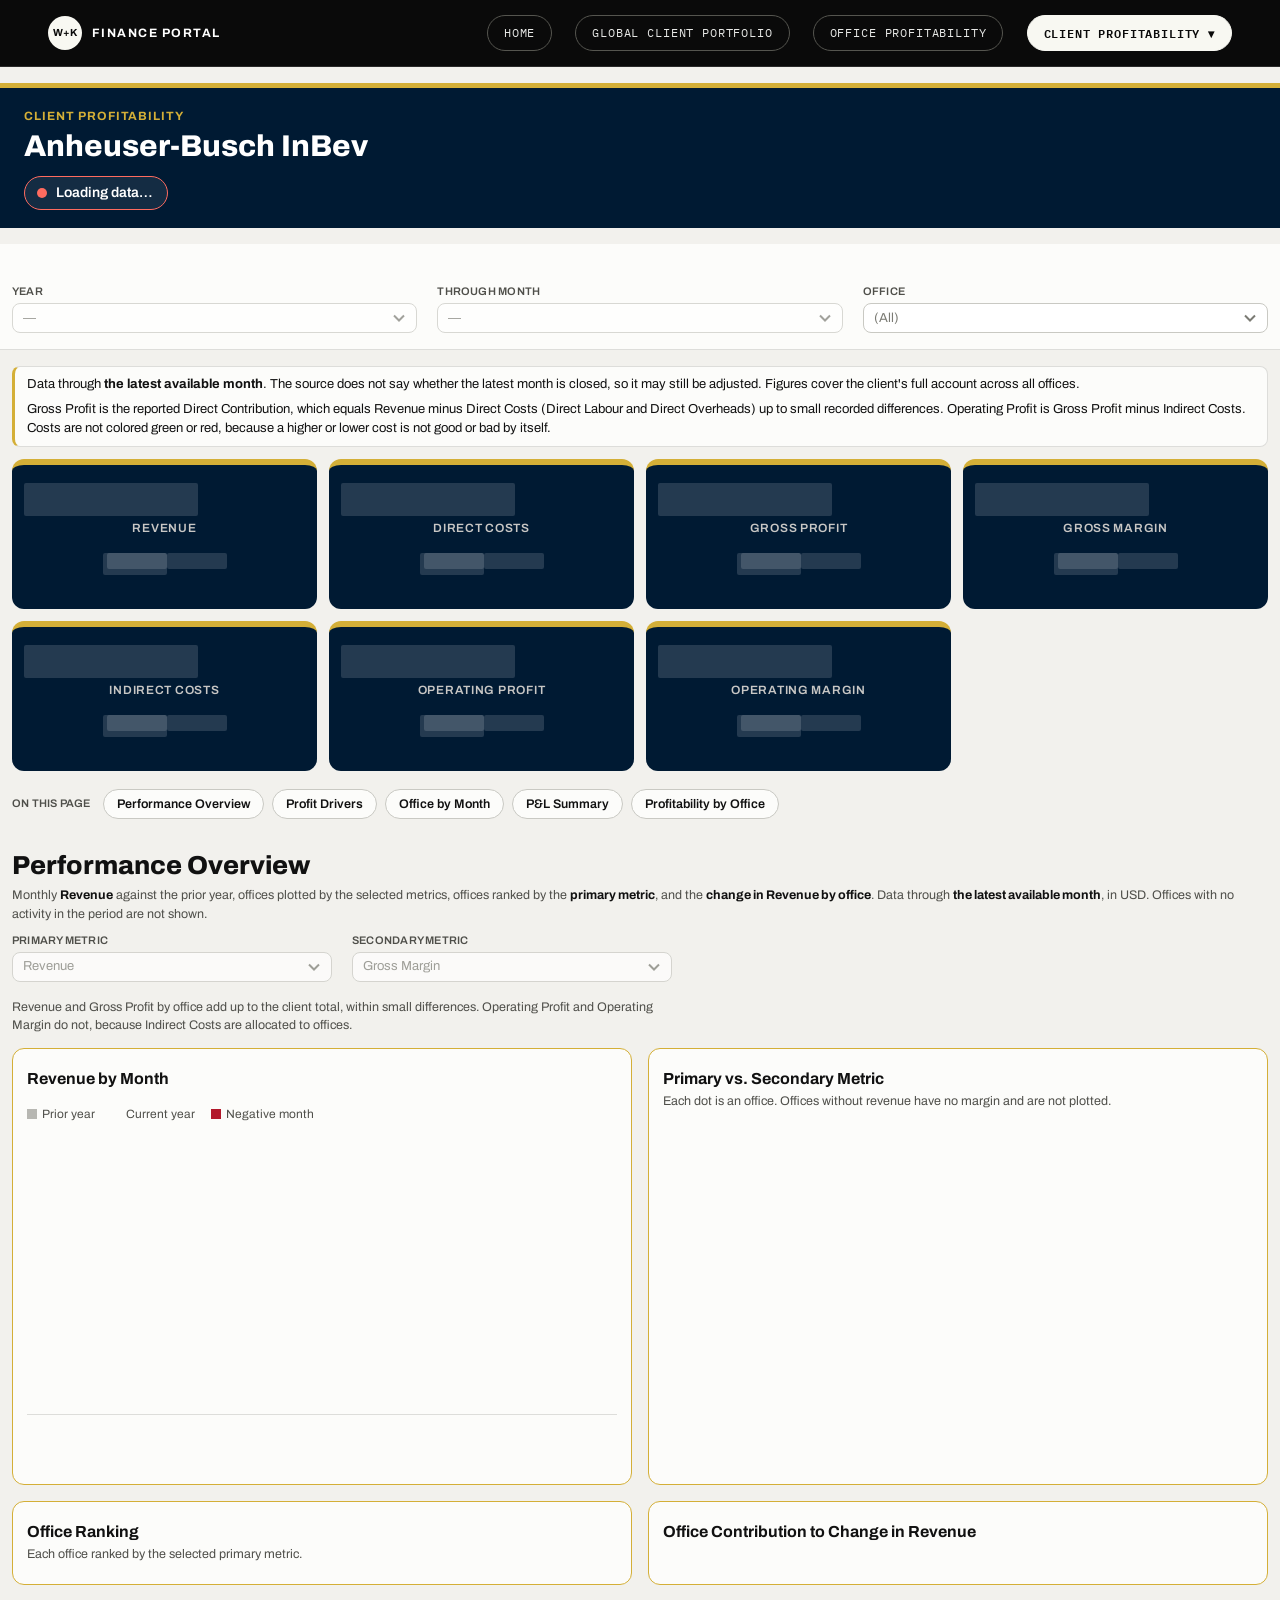
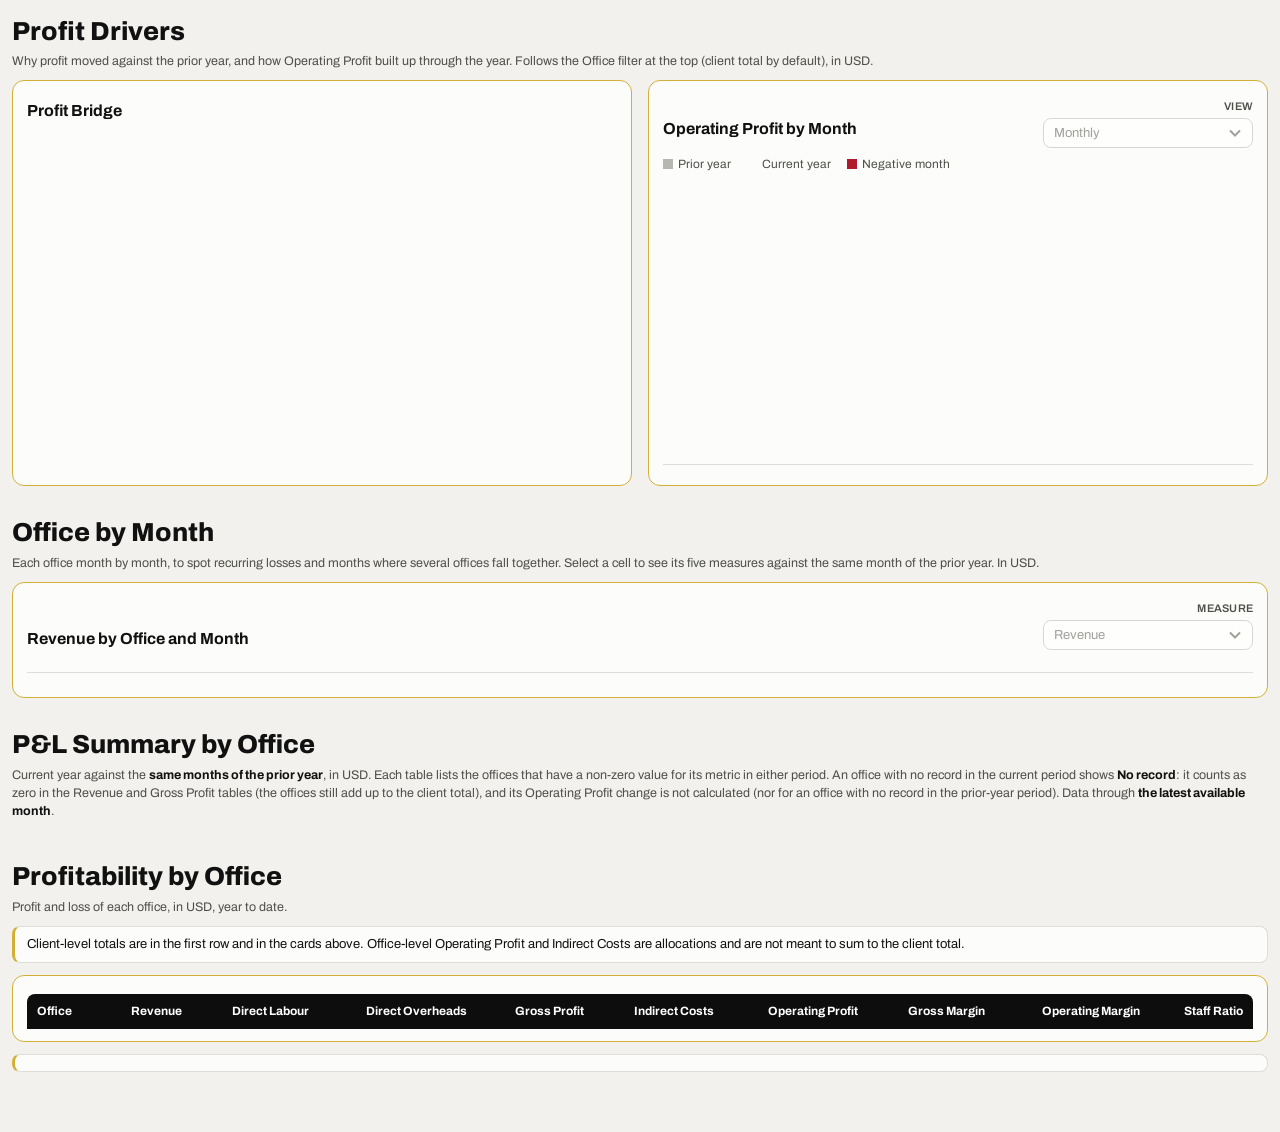
==== anheuser-busch-inbev.html @ baeea705 "Add files via upload" ====
<!DOCTYPE html>
<html lang="en">
<head>
<meta charset="UTF-8">
<meta name="viewport" content="width=device-width, initial-scale=1.0">
<meta name="robots" content="noindex, nofollow">
<title>Anheuser-Busch InBev Profitability</title>
<link rel="icon" href="data:image/svg+xml,%3Csvg xmlns='http://www.w3.org/2000/svg' viewBox='0 0 64 64'%3E%3Crect width='64' height='64' rx='32' fill='%23080808'/%3E%3Ctext x='50%25' y='54%25' text-anchor='middle' font-size='18' font-family='Arial' font-weight='700' fill='white'%3EW%2BK%3C/text%3E%3C/svg%3E">
<link rel="preconnect" href="https://fonts.googleapis.com">
<link href="https://fonts.googleapis.com/css2?family=Archivo:wght@400;500;600;700;800&family=IBM+Plex+Mono:wght@400;500;600&display=swap" rel="stylesheet">
<script>
  // CLIENT CONFIG: the only block to edit when cloning this page for another client.
  //   key    = the client's exact name in the data (ReportingClient)
  //   name   = the name shown on the page
  //   brand  = the client's primary (dark) color, used for the header band and the KPI cards
  //   accent = the client's accent color, used for the header strip, the KPI card strip and the panel borders
  //   mark   = (optional) fill of the ranking bars; defaults to accent
  //   dot    = (optional) fill of the scatter dots; defaults to accent
  //   label  = (optional) color of the small "Client Profitability" label in the header; defaults to accent
  window.CLIENT = { key: "Anheuser-Busch InBev", name: "Anheuser-Busch InBev", brand: "#001A33", accent: "#D4AF37" };
  document.title = window.CLIENT.name + " Profitability";
  document.documentElement.style.setProperty("--brand", window.CLIENT.brand);
  document.documentElement.style.setProperty("--accent", window.CLIENT.accent);
  document.documentElement.style.setProperty("--mark", window.CLIENT.mark || window.CLIENT.accent);
  document.documentElement.style.setProperty("--label", window.CLIENT.label || window.CLIENT.accent);
</script>
<script type="module" src="https://prod-useast-a.online.tableau.com/javascripts/api/tableau.embedding.3.latest.min.js"></script>
<style>
  :root {
    --bg: #F2F1ED; --panel: #FCFCFA; --card: #F4F4F2; --band: #F8F8F5;
    --ink: #111111; --ink2: #4F4F4A; --ink3: #7B7B74; --line: #DDDDDA; --line2: #C9C9C3;
    --good: #146B3A; --bad: #B2182B; --good-dark: #5DAE74; --bad-dark: #F4A6A0;
    --brand: #001A33; --accent: #D4AF37; --mark: #D4AF37; --label: #D4AF37; --head: #0D0D0D;
  }
  * { box-sizing: border-box; }
  body { margin: 0; background: var(--bg); color: var(--ink); font-family: "Archivo", system-ui, sans-serif; font-size: 14px; line-height: 1.45; }
  .pnav { position: sticky; top: 0; z-index: 200; background: #0A0A0A; border-bottom: 1px solid #2A2A2A; display: flex; align-items: center; justify-content: space-between; gap: 28px; padding: 15px clamp(18px, 4vw, 48px); line-height: 1.5; }
  .pnav__brand { display: inline-flex; align-items: center; gap: 10px; min-width: max-content; color: #fff; text-decoration: none; font-size: 0.76rem; font-weight: 700; letter-spacing: .12em; line-height: 1; text-transform: uppercase; white-space: nowrap; }
  .pnav__mark { display: grid; place-items: center; width: 34px; height: 34px; border-radius: 50%; background: #F8F8F2; color: #0A0A0A; font-size: 0.64rem; font-weight: 700; letter-spacing: 0; }
  .pnav__links { display: flex; align-items: center; justify-content: flex-end; flex-wrap: wrap; gap: clamp(10px, 1.8vw, 24px); min-width: 0; }
  .pnav__links a { font-family: "IBM Plex Mono", Consolas, monospace; font-size: 0.75rem; letter-spacing: .07em; text-transform: uppercase; color: #E7E8E6; text-decoration: none; padding: 8px 16px; border: 1px solid #55554F; border-radius: 999px; transition: background .15s, border-color .15s; }
  .pnav__links a:hover { background: #2A2A2A; border-color: #A6A6A0; }
  .pnav__links a[aria-current="page"] { background: #F8F8F2; border-color: #F8F8F2; color: #0A0A0A; font-weight: 600; }
  .pnav__links a:focus-visible, .pnav__brand:focus-visible { outline: 2px solid #fff; outline-offset: 2px; }
  .pnav__menu { position: relative; }
  .pnav__menu summary { list-style: none; cursor: pointer; font-family: "IBM Plex Mono", Consolas, monospace; font-size: 0.75rem; letter-spacing: .07em; text-transform: uppercase; color: #E7E8E6; padding: 8px 16px; border: 1px solid #55554F; border-radius: 999px; transition: background .15s, border-color .15s; white-space: nowrap; }
  .pnav__menu summary::-webkit-details-marker { display: none; }
  .pnav__menu summary::after { content: " \25BE"; }
  .pnav__menu summary:hover { background: #2A2A2A; border-color: #A6A6A0; }
  .pnav__menu summary[aria-current="page"] { background: #F8F8F2; border-color: #F8F8F2; color: #0A0A0A; font-weight: 600; }
  .pnav__menu summary:focus-visible { outline: 2px solid #fff; outline-offset: 2px; }
  .pnav__drop { position: absolute; right: 0; top: calc(100% + 6px); min-width: 230px; display: flex; flex-direction: column; gap: 2px; padding: 6px; background: #0A0A0A; border: 1px solid #55554F; border-radius: 12px; box-shadow: 0 4px 14px rgba(0,0,0,.35); }
  .pnav__drop a { border: 0; border-radius: 8px; padding: 9px 12px; white-space: nowrap; }
  @media (max-width: 640px) { .pnav { padding: 10px 16px; } .pnav__brand span:last-child { display: none; } }
  .pnav + .shell { margin-top: 16px; }
  .shell { background: var(--brand); color: #fff; padding: 20px 24px 18px; border-top: 5px solid var(--accent); }
  .shell .brand-label { font-size: 12px; font-weight: 700; letter-spacing: .08em; text-transform: uppercase; color: var(--label); }
  .shell h1 { font-size: 30px; font-weight: 800; line-height: 1.15; margin: 4px 0 0; }
  .sync { display: inline-flex; align-items: center; gap: 9px; margin-top: 12px; padding: 6px 14px 6px 12px; border: 1px solid rgba(255,255,255,.28); border-radius: 999px; background: rgba(255,255,255,.08); font-weight: 600; font-size: 14px; color: #FFFFFF; cursor: default; }
  .sync .dot { width: 10px; height: 10px; border-radius: 50%; background: #A6A6A0; flex: none; }
  .sync.loading .dot, .sync.updating .dot, .sync.signin .dot, .sync.cached .dot { background: #FF6B5F; animation: pulse .8s ease-in-out infinite; }
  .sync.loading, .sync.updating, .sync.signin, .sync.cached { border-color: #FF6B5F; }
  .signin { display: flex; align-items: center; flex-wrap: wrap; gap: 12px 16px; margin-top: 12px; font-size: 14px; color: #E7E8E6; }
  .signin[hidden] { display: none; }
  .signin button { font: inherit; font-weight: 700; padding: 8px 16px; background: #FFFFFF; color: #111111; border: 0; border-radius: 3px; cursor: pointer; }
  .signin button:focus-visible { outline: 2px solid #FFFFFF; outline-offset: 2px; }
  .sync.ready .dot { background: #4ADE80; }
  .sync.error .dot { background: #FF6B5F; }
  .sync.error { color: #FF6B5F; }
  @keyframes pulse { 0%, 100% { opacity: 1; } 50% { opacity: .25; } }

  body.is-loading .kpi .v, body.is-loading .kpi .row span { color: transparent !important; background: rgba(255,255,255,.14); border-radius: 2px; }
  body.is-loading .kpi .v { width: 62%; }
  body.is-loading .kpi .row span { min-width: 60px; min-height: 16px; display: inline-block; }
  body.is-updating .kpis { opacity: .45; transition: opacity .15s; }
  main { max-width: 1480px; margin: 0 auto; padding: 0 0 48px; }

  .controls { display: grid; grid-template-columns: repeat(2, minmax(0, 320px)); gap: 20px; padding: 0 12px; margin: 0 0 14px; }
  .controls.one { grid-template-columns: minmax(0, 260px); padding: 0; margin: 0; }
  .controls .hint { grid-column: 1 / -1; margin: -4px 0 0; font-size: 12.5px; color: var(--ink2); }
  .controls label { display: block; font-size: 11px; font-weight: 600; text-transform: uppercase; color: var(--ink2); margin-bottom: 3px; letter-spacing: .02em; }
  .controls { --chev: url("data:image/svg+xml,%3Csvg xmlns='http://www.w3.org/2000/svg' viewBox='0 0 12 8'%3E%3Cpath d='M1 1.5l5 5 5-5' fill='none' stroke='%23111111' stroke-width='2'/%3E%3C/svg%3E"); --chev-off: url("data:image/svg+xml,%3Csvg xmlns='http://www.w3.org/2000/svg' viewBox='0 0 12 8'%3E%3Cpath d='M1 1.5l5 5 5-5' fill='none' stroke='%237B7B74' stroke-width='2'/%3E%3C/svg%3E"); }
  .controls select { width: 100%; min-height: 30px; font: inherit; font-size: 13px; padding: 4px 26px 4px 10px; border: 1px solid var(--ink); background: #fff var(--chev) no-repeat right 11px center / 12px 8px; border-radius: 8px; appearance: none; -webkit-appearance: none; }
  .controls select:disabled { color: var(--ink3); border-color: var(--line2); background-image: var(--chev-off); }
  .controls select:focus-visible { outline: 2px solid var(--ink); outline-offset: 2px; }
  .empty-state { margin: 12px 12px 0; padding: 16px; background: var(--panel); border: 1px solid var(--line); border-radius: 10px; color: var(--ink2); }
  .warn { margin: 12px 12px 0; padding: 10px 14px; background: #FFF6E5; border: 1px solid #E8C877; border-radius: 8px; color: #5A4300; font-size: 13px; }
  .warn[hidden], .empty-state[hidden] { display: none; }

  .pl-note { font-size: 13px; color: var(--ink); margin: 0 12px 12px; padding: 8px 12px; border: 1px solid var(--line); border-left: 3px solid var(--accent); border-radius: 8px; background: var(--panel); }
  .pl-note.kpi-intro { margin: 16px 12px 12px; }
  .pl-note p { margin: 0 0 6px; }
  .pl-note p:last-child { margin: 0; }
  .period { display: inline-flex; align-items: center; flex-wrap: wrap; gap: 6px 10px; margin: 0 0 8px; padding: 7px 14px; border: 1px solid var(--line2); border-radius: 999px; background: var(--panel); font-size: 14px; }
  .period[hidden] { display: none; }
  .period .mode { font-weight: 800; letter-spacing: .06em; text-transform: uppercase; font-size: 12px; background: var(--brand); color: #fff; padding: 3px 9px; border-radius: 999px; }
  .period .vs { color: var(--ink3); }

  .kpis { display: grid; grid-template-columns: repeat(7, 1fr); gap: 12px; padding: 0 12px; }
  .kpi { background: var(--brand); color: #fff; padding: 18px 12px 14px; min-height: 150px; border-top: 6px solid var(--accent); border-radius: 12px; text-align: center; }
  .kpi .v { font-size: 30px; font-weight: 800; line-height: 1.1; margin: 0 0 4px; letter-spacing: -.01em; }
  .kpi .k { font-size: 12px; font-weight: 600; letter-spacing: .06em; text-transform: uppercase; color: #C8C7C5; }
  .kpi .row { margin-top: 14px; font-size: 13px; }
  .kpi .py small { font-size: 12px; font-weight: 500; margin-right: 4px; color: #C8C7C5; }
  .kpi .py span { font-weight: 700; }
  .kpi .delta { display: block; margin-top: 2px; font-size: 20px; font-weight: 800; line-height: 1.2; }
  .kpi .delta.word { font-size: 16px; }
  .delta.pos { color: var(--good-dark); } .delta.neg { color: var(--bad-dark); }
  .delta.na, .delta.neu { color: #C8C7C5; }

  h2.sec { font-size: 26px; font-weight: 800; margin: 28px 12px 2px; scroll-margin-top: calc(var(--nav-h, 68px) + var(--filt-h, 100px) + 8px); }
  .jump { display: flex; flex-wrap: wrap; align-items: center; gap: 8px; margin: 18px 12px 0; }
  .jump span { font-size: 11px; font-weight: 600; text-transform: uppercase; letter-spacing: .02em; color: var(--ink2); margin-right: 4px; }
  .jump a { font-size: 12.5px; font-weight: 600; color: var(--ink); text-decoration: none; padding: 5px 13px; border: 1px solid var(--line2); border-radius: 999px; background: var(--panel); }
  .jump a:hover { border-color: var(--ink); }
  .jump a:focus-visible { outline: 2px solid var(--ink); outline-offset: 2px; }
  .h2sub { font-size: 12.5px; color: var(--ink2); margin: 0 12px 10px; }
  .h2sub b { color: var(--ink); }
  .panel { background: var(--panel); border: 1px solid var(--accent); border-radius: 12px; padding: 18px 14px 12px; min-width: 0; }
  .panel h3 { font-size: 16px; margin: 0; font-weight: 700; }
  .panel .sub { font-size: 12.5px; color: var(--ink2); margin: 2px 0 8px; }
  body.is-updating .charts, body.is-updating .trend, body.is-updating .sums, body.is-updating .pl, body.is-updating .contrib, body.is-updating .mxwrap { opacity: .45; transition: opacity .15s; }
  .charts { display: grid; grid-template-columns: repeat(2, 1fr); gap: 16px; padding: 0 12px; }

  .rank-row { display: grid; grid-template-columns: 130px 1fr; align-items: center; gap: 10px; padding: 4px 0; font-size: 13px; }
  .rank-row .nm { white-space: nowrap; overflow: hidden; text-overflow: ellipsis; color: var(--ink); }
  .rank-row .bar-cell { display: grid; grid-template-columns: 1fr 92px; align-items: center; gap: 8px; min-width: 0; }
  .rank-row .track { position: relative; height: 18px; }
  .rank-row .track.has-neg::before { content: ""; position: absolute; left: var(--zero); top: -3px; bottom: -3px; width: 1px; background: var(--line2); }
  .rank-row .bar { position: absolute; top: 0; height: 18px; background: var(--mark); border: 1px solid var(--brand); min-width: 2px; }
  .rank-row .bar.neg { background: var(--bad); border-color: var(--bad); opacity: .6; }
  .rank-row .val { font-size: 12.5px; font-weight: 700; font-variant-numeric: tabular-nums; color: var(--ink); white-space: nowrap; }
  .contrib { margin: 0; }
  .contrib-head { display: flex; align-items: flex-end; justify-content: space-between; flex-wrap: wrap; gap: 8px 20px; margin-bottom: 8px; }
  .contrib .rank-row .bar.pos { background: var(--good); border-color: var(--good); opacity: .55; }
  .contrib .rank-row .bar.neg { background: var(--bad); border-color: var(--bad); opacity: .55; }
  .contrib .rank-row.sep .bar { opacity: 1; }
  .contrib .rank-row.sep { border-top: 1px solid var(--line2); margin-top: 6px; padding-top: 8px; font-weight: 700; }
  .contrib .rank-row .bar-cell { grid-template-columns: 1fr 110px; }
  .legend { display: flex; gap: 16px; font-size: 12px; color: var(--ink2); margin-bottom: 4px; }
  .legend i { display: inline-block; width: 10px; height: 10px; margin-right: 5px; vertical-align: -1px; }
  #trend { width: 100%; height: auto; display: block; }
  #trend .bar { cursor: default; }
  #trend .bar:hover { opacity: .8; }
  .trend-sum { margin-top: 10px; padding-top: 8px; border-top: 1px solid var(--line); font-size: 12.5px; color: var(--ink2); }
  .trend-sum p { margin: 0 0 4px; }
  .trend-sum b { color: var(--ink); }
  .recon { margin: 8px 0 4px; font-size: 12.5px; color: var(--ink2); }
  .chart-box { position: relative; }
  #scatter { width: 100%; height: auto; display: block; }
  #scatter .dot { cursor: default; }
  #scatter .dot:hover { opacity: .8; }
  .chart-tip { position: absolute; pointer-events: none; background: var(--ink); color: #fff; padding: 8px 12px; font-size: 12.5px; line-height: 1.4; white-space: nowrap; box-shadow: 0 2px 8px rgba(0,0,0,.18); z-index: 2; }
  .chart-tip[hidden] { display: none; }
  .chart-tip .t { font-weight: 700; }
  .empty-chart { color: var(--ink3); font-size: 13px; padding: 24px 0; }

  .sums { display: grid; grid-template-columns: repeat(3, 1fr); gap: 16px; padding: 0 12px; }
  .tbl-wrap { overflow-x: auto; }
  .tbl { width: 100%; border-collapse: collapse; font-size: 13px; font-variant-numeric: tabular-nums; }
  .tbl th { background: var(--head); color: #fff; font-size: 12px; font-weight: 700; text-align: right; padding: 9px 10px; white-space: nowrap; }
  .tbl th:first-child, .tbl td:first-child { text-align: left; }
  .tbl th:first-child { border-top-left-radius: 8px; } .tbl th:last-child { border-top-right-radius: 8px; }
  .tbl th button { font: inherit; color: inherit; background: none; border: 0; padding: 0; cursor: pointer; }
  .tbl th button:focus-visible { outline: 2px solid #fff; outline-offset: 2px; }
  .tbl th[aria-sort="ascending"] button::after { content: " \25B4"; }
  .tbl th[aria-sort="descending"] button::after { content: " \25BE"; }
  .tbl td { text-align: right; padding: 7px 10px; border-bottom: 1px solid var(--line); white-space: nowrap; }
  .tbl tbody tr:nth-child(even) td { background: var(--band); }
  .tbl tr.total td { font-weight: 700; background: #ECEBE6; border-bottom: 1px solid var(--line2); }
  .tbl tbody tr.total td { background: #ECEBE6; border-top: 1px solid var(--line2); }
  .tbl .pos { color: var(--good); } .tbl .neg { color: var(--bad); } .tbl .na { color: var(--ink3); }
  .pl-block { padding: 0 12px; }

  .panel .controls.one { grid-template-columns: minmax(0, 210px); flex: none; margin-left: auto; text-align: right; }
  .contrib-head > div:first-child { flex: 1 1 260px; min-width: 0; }
  #bridge, #optrend { width: 100%; height: auto; display: block; }
  #bridge .bar:hover, #optrend .bar:hover, #optrend .dot:hover { opacity: .8; }
  .mxwrap { padding: 0 12px; }
  .mx { border-collapse: separate; border-spacing: 2px; font-size: 12.5px; font-variant-numeric: tabular-nums; width: 100%; }
  .mx th { font-size: 12px; font-weight: 700; color: var(--ink2); text-align: center; padding: 4px 4px 6px; white-space: nowrap; }
  .mx th:first-child, .mx td:first-child { text-align: left; padding-right: 14px; white-space: nowrap; }
  .mx td { padding: 0; text-align: center; }
  .mx td.ytd, .mx th.ytd { border-left: 1px solid var(--line2); padding-left: 4px; }
  .mx td.nm { font-size: 13px; }
  .mx tr.total td.nm, .mx tr.total button.c { font-weight: 700; }
  .mx tr.total td { border-bottom: 1px solid var(--line2); padding-bottom: 4px; }
  .mx button.c { display: block; width: 100%; min-width: 58px; font: inherit; font-size: 12.5px; padding: 8px 4px; color: var(--ink); background: transparent; border: 1px solid transparent; border-radius: 4px; cursor: pointer; }
  .mx button.c:hover { border-color: var(--ink); }
  .mx button.c:focus-visible { outline: 2px solid var(--ink); outline-offset: 1px; }
  .mx button.c.sel { outline: 2px solid var(--ink); outline-offset: -2px; }
  .mx button.c.nr { color: var(--ink3); }
  .mx-notes { margin: 10px 0 0; font-size: 12.5px; color: var(--ink2); }
  .mx-notes p { margin: 0 0 4px; }
  .mx-detail { margin-top: 14px; padding-top: 12px; border-top: 1px solid var(--line); }
  .mx-detail h4 { margin: 0 0 8px; font-size: 14px; }
  .mx-detail .hint { margin: 0; font-size: 12.5px; color: var(--ink3); }
  .mx-detail .tbl-wrap { max-width: 640px; }
  .controls.filters { position: sticky; top: var(--nav-h, 68px); z-index: 190; grid-template-columns: repeat(3, minmax(0, 1fr)); gap: 20px; margin: 16px 0 0; padding: 40px 12px 16px; border-bottom: 1px solid var(--line); background: var(--panel); }
  .fhint { margin: 10px 12px 0; font-size: 12.5px; color: var(--ink2); }
  .sync-mini { position: absolute; left: 12px; top: 10px; line-height: 1.2; display: none; align-items: center; gap: 7px; max-width: calc(100% - 24px); font-size: 12px; font-weight: 600; color: var(--ink2); white-space: nowrap; overflow: hidden; text-overflow: ellipsis; }
  body.sync-hidden .sync-mini { display: flex; }
  .sync-mini .dot { width: 8px; height: 8px; border-radius: 50%; background: #A6A6A0; flex: none; }
  .sync-mini.loading .dot, .sync-mini.updating .dot, .sync-mini.signin .dot, .sync-mini.cached .dot { background: #FF6B5F; animation: pulse .8s ease-in-out infinite; }
  .sync-mini.ready .dot { background: #4ADE80; }
  .sync-mini.error { color: var(--bad); }
  .sync-mini.error .dot { background: var(--bad); }
  .combo { position: relative; }
  .combo-btn { width: 100%; min-height: 30px; font: inherit; font-size: 13px; color: var(--ink); text-align: left; white-space: nowrap; overflow: hidden; text-overflow: ellipsis; padding: 4px 26px 4px 10px; border: 1px solid var(--ink); background: #fff var(--chev) no-repeat right 11px center / 12px 8px; border-radius: 8px; cursor: pointer; }
  .combo-btn:disabled { color: var(--ink3); border-color: var(--line2); background-image: var(--chev-off); cursor: default; }
  .combo-btn:focus-visible, .combo-search:focus-visible { outline: 2px solid var(--ink); outline-offset: 2px; }
  .combo-panel { position: absolute; z-index: 150; left: 0; right: 0; top: 100%; margin-top: 2px; background: #fff; border: 1px solid var(--ink); border-radius: 8px; overflow: hidden; box-shadow: 0 2px 8px rgba(0,0,0,.18); }
  .combo-panel[hidden] { display: none; }
  .combo-search { display: block; width: 100%; padding: 6px 10px; font: inherit; font-size: 13px; background: #fff; border: 0; border-bottom: 1px solid var(--line2); border-radius: 0; }
  .combo-list { list-style: none; margin: 0; padding: 0; max-height: 260px; overflow-y: auto; }
  .combo-list li { padding: 5px 10px; font-size: 13px; cursor: pointer; }
  .combo-list li.active { background: #E7E8E6; }
  .combo-list li[aria-selected="true"] { font-weight: 700; }
  .combo-list li.none { color: var(--ink3); cursor: default; }
  .combo-list li::before { content: ""; display: inline-block; box-sizing: border-box; width: 17px; height: 17px; margin-right: 8px; vertical-align: -3px; border: 1.5px solid var(--ink); background: #fff no-repeat center / 13px 13px; }
  .combo-list li[aria-selected="true"]::before { background-image: url("data:image/svg+xml,%3Csvg xmlns='http://www.w3.org/2000/svg' viewBox='0 0 12 12'%3E%3Cpath d='M2 6.5l3 3 5-7' fill='none' stroke='%23111111' stroke-width='1.2'/%3E%3C/svg%3E"); }
  .combo-list li.none::before { display: none; }
  .rank-row.hl { background: color-mix(in srgb, var(--accent) 22%, transparent); border-radius: 4px; }
  .rank-row.hl .nm { font-weight: 700; }
  .tbl tbody tr.hl td { background: color-mix(in srgb, var(--accent) 22%, #fff); font-weight: 600; }
  .mx tr.hl td.nm { background: color-mix(in srgb, var(--accent) 22%, #fff); font-weight: 700; border-radius: 4px; }

  .status { font-size: 12px; color: var(--ink3); margin: 14px 12px 0; }
  .status.err { color: var(--bad); font-weight: 600; }
  .source { margin: 16px 0 0; }
  /* Kept laid out off-screen (not display:none) so the embed still loads; revealed when sign-in is needed or with ?source in the address. */
  .source.is-hidden { position: absolute; left: -10000px; top: 0; width: 1100px; height: 480px; overflow: hidden; margin: 0; }
  .source h2 { font-size: 18px; font-weight: 800; margin: 0 12px 2px; }
  .source tableau-viz { display: block; }
  .source .note { font-size: 12.5px; color: var(--ink2); margin: 0 12px 8px; }

  @media (max-width: 1280px) { .kpis { grid-template-columns: repeat(4, 1fr); } .sums { grid-template-columns: 1fr; } }
  @media (max-width: 900px) {
    .controls, .controls.filters { grid-template-columns: 1fr 1fr; }
    .kpis { grid-template-columns: 1fr 1fr; }
    .charts { grid-template-columns: 1fr; }
    h2.sec { font-size: 22px; }
  }
</style>
</head>
<body class="is-loading">
<nav class="pnav" aria-label="Portal">
  <a class="pnav__brand" href="index.html"><span class="pnav__mark">W+K</span><span>Finance Portal</span></a>
  <div class="pnav__links">
    <a href="index.html">Home</a>
    <a href="global-client-portfolio.html">Global Client Portfolio</a>
    <a href="office-profitability.html">Office Profitability</a>
    <details class="pnav__menu">
      <summary aria-current="page">Client Profitability</summary>
      <div class="pnav__drop"><a href="anheuser-busch-inbev.html" aria-current="page">Anheuser-Busch InBev</a><a href="eli-lilly.html">Eli Lilly</a><a href="ford.html">Ford</a><a href="kraft-heinz.html">Kraft Heinz</a><a href="mcdonalds.html">McDonald's</a><a href="nike.html">Nike</a></div>
    </details>
  </div>
</nav>
<div class="shell">
  <div class="brand-label">Client Profitability</div>
  <h1 id="client-title">Anheuser-Busch InBev</h1>
  <div class="sync loading" id="sync" role="status" aria-live="polite"><span class="dot"></span><span id="sync-text">Loading data…</span></div>
  <div class="signin" id="signin" hidden>
    <span>Tableau needs you to sign in before the report can load. The sign-in box is just below.</span>
    <button type="button" id="signin-btn">Sign in below ↓</button>
  </div>
</div>
<main>
  <section class="source is-hidden" id="source" aria-hidden="true">
    <h2 id="source-title">Sign in to Tableau</h2>
    <p class="note" id="source-note">Use the box below to sign in and load the report. This box disappears once the data loads.</p>
    <tableau-viz id="viz"
      src="https://prod-useast-a.online.tableau.com/t/wk/views/ProfitabilityPortalData/SRC_CPD_ClientParentOfficeMonth"
      width="100%" height="420" toolbar="hidden" hide-tabs iframe-attr-loading="eager">
    </tableau-viz>
  </section>

  <section class="controls filters" aria-label="Filters">
    <div class="sync-mini loading" id="sync-mini" aria-hidden="true"><span class="dot"></span><span id="sync-mini-text">Loading data…</span></div>
    <div><label for="f-year">Year</label><select id="f-year" disabled><option>—</option></select></div>
    <div><label for="f-month">Through month</label><select id="f-month" disabled><option>—</option></select></div>
    <div><label for="f-office">Office</label><select id="f-office" disabled><option>(All)</option></select></div>
  </section>
  <p class="fhint" id="filter-hint"></p>

  <p class="empty-state" id="empty-state" hidden>No data for this client.</p>
  <p class="warn" id="data-warn" hidden>Some data is missing in the source: a measure for some months, or the whole client total for a month. Figures that depend on it are shown as unavailable (—).</p>
  <div class="pl-note kpi-intro">
    <div class="period" id="period-pill" hidden></div>
    <p>Data through <b class="cutoff">the latest available month</b>. The source does not say whether the latest month is closed, so it may still be adjusted. <span id="scope-sentence">Figures cover the client's full account across all offices.</span></p>
    <p>Gross Profit is the reported Direct Contribution, which equals Revenue minus Direct Costs (Direct Labour and Direct Overheads) up to small recorded differences. Operating Profit is Gross Profit minus Indirect Costs. Costs are not colored green or red, because a higher or lower cost is not good or bad by itself.</p>
  </div>

  <section class="kpis">
    <div class="kpi" id="k-rev"><div class="v">—</div><div class="k">Revenue</div><div class="row"><span class="py"><small></small><span></span></span><span class="delta"></span></div></div>
    <div class="kpi" id="k-dcost"><div class="v">—</div><div class="k">Direct Costs</div><div class="row"><span class="py"><small></small><span></span></span><span class="delta"></span></div></div>
    <div class="kpi" id="k-gp"><div class="v">—</div><div class="k">Gross Profit</div><div class="row"><span class="py"><small></small><span></span></span><span class="delta"></span></div></div>
    <div class="kpi" id="k-gm"><div class="v">—</div><div class="k">Gross Margin</div><div class="row"><span class="py"><small></small><span></span></span><span class="delta"></span></div></div>
    <div class="kpi" id="k-ind"><div class="v">—</div><div class="k">Indirect Costs</div><div class="row"><span class="py"><small></small><span></span></span><span class="delta"></span></div></div>
    <div class="kpi" id="k-op"><div class="v">—</div><div class="k">Operating Profit</div><div class="row"><span class="py"><small></small><span></span></span><span class="delta"></span></div></div>
    <div class="kpi" id="k-om"><div class="v">—</div><div class="k">Operating Margin</div><div class="row"><span class="py"><small></small><span></span></span><span class="delta"></span></div></div>
  </section>

  <nav class="jump" aria-label="On this page">
    <span>On this page</span>
    <a href="#overview">Performance Overview</a><a href="#drivers">Profit Drivers</a><a href="#by-month">Office by Month</a><a href="#pl-summary">P&amp;L Summary</a><a href="#profitability">Profitability by Office</a>
  </nav>

  <h2 class="sec" id="overview">Performance Overview</h2>
  <p class="h2sub">Monthly <b>Revenue</b> against the prior year, offices plotted by the selected metrics, offices ranked by the <b>primary metric</b>, and the <b>change in Revenue by office</b>. Data through <b class="cutoff">the latest available month</b>, in USD. Offices with no activity in the period are not shown.</p>
  <section class="controls">
    <div><label for="f-primary">Primary metric</label>
      <select id="f-primary" disabled>
        <option value="rev" selected>Revenue</option><option value="gp">Gross Profit</option><option value="op">Operating Profit</option>
      </select></div>
    <div><label for="f-secondary">Secondary metric</label>
      <select id="f-secondary" disabled>
        <option value="gm" selected>Gross Margin</option><option value="om">Operating Margin</option>
      </select></div>
    <p class="hint">Revenue and Gross Profit by office add up to the client total, within small differences. Operating Profit and Operating Margin do not, because Indirect Costs are allocated to offices.</p>
  </section>
  <section class="charts trend">
    <article class="panel">
      <div class="contrib-head">
        <div>
          <h3 id="trend-title">Revenue by Month</h3>
          <p class="sub" id="trend-sub"></p>
        </div>
      </div>
      <div class="legend"><span><i id="lg-py" style="background:#B7B7B2"></i><span id="lg-py-t">Prior year</span></span><span><i id="lg-cy"></i><span id="lg-cy-t">Current year</span></span><span><i style="background:#B2182B"></i>Negative month</span></div>
      <div class="chart-box">
        <svg id="trend" viewBox="0 0 640 300" role="img" aria-label="Revenue by month, current year against prior year"></svg>
        <div class="chart-tip" id="trend-tip" hidden></div>
      </div>
      <div class="trend-sum" id="trend-sum"></div>
    </article>
    <article class="panel">
      <h3 id="scatter-title">Primary vs. Secondary Metric</h3>
      <p class="sub">Each dot is an office. Offices without revenue have no margin and are not plotted.</p>
      <div class="chart-box">
        <svg id="scatter" viewBox="0 0 600 360" role="img" aria-label="Offices plotted by primary and secondary metric"></svg>
        <div class="chart-tip" id="scatter-tip" hidden></div>
      </div>
    </article>
    <article class="panel">
      <h3 id="rank-title">Office Ranking</h3>
      <p class="sub">Each office ranked by the selected primary metric.</p>
      <div id="ranking"></div>
    </article>
    <article class="panel contrib">
      <div class="contrib-head">
        <div>
          <h3 id="contrib-title">Office Contribution to Change in Revenue</h3>
          <p class="sub" id="contrib-sub"></p>
        </div>
      </div>
      <div id="contrib"></div>
      <p class="recon" id="contrib-recon"></p>
    </article>
  </section>

  <h2 class="sec" id="drivers">Profit Drivers</h2>
  <p class="h2sub">Why profit moved against the prior year, and how Operating Profit built up through the year. Follows the Office filter at the top (client total by default), in USD.</p>
  <section class="charts drivers">
    <article class="panel">
      <div class="contrib-head">
        <div>
          <h3 id="bridge-title">Profit Bridge</h3>
          <p class="sub" id="bridge-sub"></p>
        </div>
      </div>
      <div class="chart-box">
        <svg id="bridge" viewBox="0 0 640 310" role="img" aria-label="Profit bridge from the prior year to the current year"></svg>
        <div class="chart-tip" id="bridge-tip" hidden></div>
      </div>
      <p class="recon" id="bridge-recon"></p>
    </article>
    <article class="panel">
      <div class="contrib-head">
        <div>
          <h3 id="op-title">Operating Profit by Month</h3>
          <p class="sub" id="op-sub"></p>
        </div>
        <div class="controls one"><div><label for="f-opmode">View</label>
          <select id="f-opmode" disabled><option value="month" selected>Monthly</option><option value="cum">Cumulative</option></select></div></div>
      </div>
      <div class="legend"><span><i id="lg2-py" style="background:#B7B7B2"></i><span id="lg2-py-t">Prior year</span></span><span><i id="lg2-cy"></i><span id="lg2-cy-t">Current year</span></span><span id="lg2-neg"><i style="background:#B2182B"></i>Negative month</span></div>
      <div class="chart-box">
        <svg id="optrend" viewBox="0 0 640 300" role="img" aria-label="Operating Profit by month, current year against prior year"></svg>
        <div class="chart-tip" id="op-tip" hidden></div>
      </div>
      <div class="trend-sum" id="opsum"></div>
    </article>
  </section>

  <h2 class="sec" id="by-month">Office by Month</h2>
  <p class="h2sub">Each office month by month, to spot recurring losses and months where several offices fall together. Select a cell to see its five measures against the same month of the prior year. In USD.</p>
  <section class="mxwrap">
    <div class="panel">
      <div class="contrib-head">
        <div>
          <h3 id="mx-title">Revenue by Office and Month</h3>
        </div>
        <div class="controls one"><div><label for="f-matrix">Measure</label>
          <select id="f-matrix" disabled><option value="rev" selected>Revenue</option><option value="gp">Gross Profit</option><option value="op">Operating Profit (allocated)</option></select></div></div>
      </div>
      <div class="tbl-wrap"><table class="mx" id="mx"></table></div>
      <div class="mx-notes" id="mx-notes"></div>
      <div class="mx-detail" id="mx-detail"></div>
    </div>
  </section>

  <h2 class="sec" id="pl-summary">P&amp;L Summary by Office</h2>
  <p class="h2sub">Current year against the <b>same months of the prior year</b>, in USD. Each table lists the offices that have a non-zero value for its metric in either period. An office with no record in the current period shows <b>No record</b>: it counts as zero in the Revenue and Gross Profit tables (the offices still add up to the client total), and its Operating Profit change is not calculated (nor for an office with no record in the prior-year period). Data through <b class="cutoff">the latest available month</b>.</p>
  <section class="sums" id="sums"></section>

  <h2 class="sec" id="profitability">Profitability by Office</h2>
  <p class="h2sub">Profit and loss of each office, in USD, year to date.</p>
  <p class="pl-note">Client-level totals are in the first row and in the cards above. Office-level Operating Profit and Indirect Costs are allocations and are not meant to sum to the client total.</p>
  <div class="pl-block">
    <div class="panel">
      <div class="tbl-wrap">
        <table class="tbl pl" id="pl">
          <thead><tr><th data-k="label"><button type="button">Office</button></th><th data-k="rev"><button type="button">Revenue</button></th><th data-k="dl"><button type="button">Direct Labour</button></th><th data-k="dov"><button type="button">Direct Overheads</button></th><th data-k="gp"><button type="button">Gross Profit</button></th><th data-k="ind"><button type="button">Indirect Costs</button></th><th data-k="op"><button type="button">Operating Profit</button></th><th data-k="gm"><button type="button">Gross Margin</button></th><th data-k="om"><button type="button">Operating Margin</button></th><th data-k="staff" title="Direct Labour divided by Revenue, as recorded"><button type="button">Staff Ratio</button></th></tr></thead>
          <tbody id="pl-body"></tbody>
        </table>
      </div>
    </div>
  </div>
  <div class="pl-note" id="pl-notes" style="margin-top:12px"></div>

  <p class="status err" id="status" hidden></p>

</main>

<script type="module">
  const CLIENT = window.CLIENT;
  // The client menu in the nav closes when the viewer clicks elsewhere or presses Escape.
  (() => {
    const m = document.querySelector(".pnav__menu");
    if (!m) return;
    document.addEventListener("click", e => { if (m.open && !m.contains(e.target)) m.open = false; });
    document.addEventListener("keydown", e => { if (e.key === "Escape" && m.open) { m.open = false; m.querySelector("summary").focus(); } });
  })();
  // The sticky filter bar sits just below the sticky nav (whose height changes at the mobile breakpoint); anchors clear both.
  (() => {
    const nav = document.querySelector(".pnav"), bar = document.querySelector(".filters");
    const set = () => { const r = document.documentElement.style; if (nav) r.setProperty("--nav-h", nav.offsetHeight + "px"); if (bar) r.setProperty("--filt-h", bar.offsetHeight + "px"); };
    set(); const ro = new ResizeObserver(set); if (nav) ro.observe(nav); if (bar) ro.observe(bar);
  })();
  const ROOT = "WKI";   // the client total comes from the WKI row; office rows are the parent offices
  document.getElementById("client-title").textContent = CLIENT.name;
  const viz = document.getElementById("viz");
  const statusEl = document.getElementById("status");
  const primarySel = document.getElementById("f-primary");
  const secondarySel = document.getElementById("f-secondary");
  const yearSel = document.getElementById("f-year");
  const monthSel = document.getElementById("f-month");
  const officeSel = document.getElementById("f-office");
  const MONTHS = ["January","February","March","April","May","June","July","August","September","October","November","December"];
  const MONTH_WORDS = {
    january:1, jan:1, enero:1, ene:1, february:2, feb:2, febrero:2, march:3, mar:3, marzo:3,
    april:4, apr:4, abril:4, abr:4, may:5, mayo:5, june:6, jun:6, junio:6, july:7, jul:7, julio:7,
    august:8, aug:8, agosto:8, ago:8, september:9, sep:9, sept:9, septiembre:9, setiembre:9,
    october:10, oct:10, octubre:10, november:11, nov:11, noviembre:11, december:12, dec:12, diciembre:12, dic:12
  };
  const MEASURES = ["rev", "dl", "dov", "dc", "ind"];
  const NEAR = 1;   // amounts under $1 count as zero

  // One fact per year x month x office (this client only). The WKI row is the client total.
  // `n` is how many of the five measures the source returned for that row (5 = complete).
  let facts = [];
  let reading = false, rerun = false, timer = null;
  // Filters at the top of the page. selYear and selMonth are null until the viewer chooses: the latest year and month then apply.
  // selOffices holds the picked parent offices; empty means all offices (the client total, from the WKI rows).
  let selYear = null, selMonth = null;
  const selOffices = new Set();
  const focused = () => selOffices.size > 0;
  const isSel = o => selOffices.has(o);
  const inScope = o => focused() ? selOffices.has(o) : o === ROOT;
  const scopeName = () => selOffices.size === 1 ? [...selOffices][0] : selOffices.size + " offices";
  const scopeList = () => [...selOffices].sort((a, b) => a.localeCompare(b)).join(", ");

  const syncEl = document.getElementById("sync");
  const syncText = document.getElementById("sync-text");
  const syncMini = document.getElementById("sync-mini");
  const syncMiniText = document.getElementById("sync-mini-text");
  // The compact status in the sticky bar shows only once the header status has scrolled out of view.
  new IntersectionObserver(([e]) => document.body.classList.toggle("sync-hidden", !e.isIntersecting)).observe(syncEl);
  let loaded = false;
  let lastSync = "";

  function setState(state, text, detail) {
    syncEl.className = "sync " + state;
    syncText.textContent = text;
    syncMini.className = "sync-mini " + state;
    syncMiniText.textContent = text;
    syncEl.title = detail || "";
    if (state === "ready" || state === "error" || state === "cached") document.body.classList.remove("is-loading");
    document.body.classList.toggle("is-updating", state === "updating");
    statusEl.hidden = state !== "error";
    statusEl.textContent = state === "error" ? detail || text : "";
  }
  function busyState() {
    if (fromCache) return ["cached", "Showing saved data from " + lastSync + " · Updating…"];
    return loaded ? ["updating", "Updating…"] : ["loading", "Loading data…"];
  }
  // Full retrieval stamp with the day, so a saved snapshot from a previous day is recognisable.
  // The last known failure (sign-in needed, refresh failed, embed failed). It is shown again whenever the saved snapshot
  // finishes loading, and a later successful read clears it.
  let failure = null;
  function showFailure() {
    if (!failure) return;
    const keeping = fromCache && loaded;
    const text = keeping ? withSaved(failure.text) : failure.fallback;
    setState(failure.state, text, failure.state === "error" ? (keeping ? text + " " : "") + failure.detail : "");
  }
  // Appended to any failure or sign-in message while saved figures are on screen.
  const withSaved = text => text + ". Showing saved data from " + lastSync + ".";
  function stamp(d) { return d.toLocaleString("en-US", { month: "short", day: "numeric", hour: "numeric", minute: "2-digit" }); }

  // ---------- local cache (IndexedDB): paint the last read instantly, refresh from Tableau in the background ----------
  const CACHE_KEY = "client-profitability-" + CLIENT.key.toLowerCase().replace(/[^a-z0-9]+/g, "-") + "-facts-v3";
  let fromCache = false;
  function idb() {
    return new Promise((res, rej) => {
      const r = indexedDB.open("wk-finance-portal", 1);
      r.onupgradeneeded = () => r.result.createObjectStore("cache");
      r.onsuccess = () => res(r.result);
      r.onerror = () => rej(r.error);
    });
  }
  async function cacheGet() {
    try {
      const db = await idb();
      return await new Promise((res, rej) => {
        const q = db.transaction("cache").objectStore("cache").get(CACHE_KEY);
        q.onsuccess = () => res(q.result || null);
        q.onerror = () => rej(q.error);
      });
    } catch (_) { return null; }
  }
  async function cachePut(v) {
    try {
      const db = await idb();
      await new Promise((res, rej) => {
        const t = db.transaction("cache", "readwrite");
        t.objectStore("cache").put(v, CACHE_KEY);
        t.oncomplete = res;
        t.onerror = () => rej(t.error);
      });
    } catch (_) {}
  }
  function errText(e) { return e && e.message ? e.message : String(e); }
  function sheet() {
    const s = viz.workbook.activeSheet;
    return s.sheetType === "worksheet" ? s : (s.worksheets && s.worksheets[0]) || null;
  }

  // ---------- data shape ----------
  function toNum(v) {
    if (typeof v === "number") return v;
    if (typeof v === "string" && v.trim() !== "" && !isNaN(Number(v))) return Number(v);
    return null;
  }
  function monthOf(cell) {
    const n = toNum(cell.value);
    if (n !== null && Number.isInteger(n) && n >= 1 && n <= 12) return n;
    for (const s of [cell.value, cell.formattedValue]) {
      if (typeof s === "string") {
        const m = MONTH_WORDS[s.trim().toLowerCase().replace(/\./g, "")];
        if (m) return m;
      }
    }
    return null;
  }
  // SRC_CPD_ClientParentOfficeMonth carries each measure as _USD; the page is USD-only.
  function kindOf(name) {
    const s = String(name || "").trim().toLowerCase();
    return { revenue_usd: "rev", directlabour_usd: "dl", directoverheads_usd: "dov",
             directcontribution_usd: "dc", indirectcosts_usd: "ind" }[s] || null;
  }

  function parse(table) {
    const cols = table.columns, rows = table.data;
    if (!rows.length) return [];
    const names = cols.map(c => c.fieldName.trim());
    const find = re => names.findIndex(n => re.test(n));
    const mn = find(/^(measure names|nombres de medidas)$/i);
    const mv = find(/^(measure values|valores de medidas)$/i);
    const ci = find(/^reportingclient/i);
    const pi = find(/^parent\s*office/i);
    let yi = -1, mi = -1;
    cols.forEach((c, i) => {
      if (yi >= 0 || i === mn || i === mv) return;
      if (rows.every(r => { const n = toNum(r[i].value); return n !== null && n >= 1900 && n <= 2100; })) yi = i;
    });
    cols.forEach((c, i) => {
      if (mi >= 0 || i === mn || i === mv || i === yi) return;
      if (rows.every(r => monthOf(r[i]) !== null)) mi = i;
    });
    if (mn < 0 || mv < 0 || yi < 0 || mi < 0 || ci < 0 || pi < 0) throw new Error("Unexpected data shape. Columns: " + names.join(" · "));

    const map = new Map();
    for (const r of rows) {
      if (r[ci].formattedValue !== CLIENT.key) continue;
      const k = kindOf(r[mn].value) || kindOf(r[mn].formattedValue);
      const v = toNum(r[mv].value);
      if (!k) continue;
      const y = toNum(r[yi].value), m = monthOf(r[mi]), office = r[pi].formattedValue;
      const key = [y, m, office].join("|");
      if (!map.has(key)) map.set(key, { y, m, office, rev: 0, dl: 0, dov: 0, dc: 0, ind: 0, seen: new Set() });
      const f = map.get(key);
      // A measure counts as present only when the source returned a number for it; a null stays "missing", not zero.
      if (v === null) continue;
      f[k] += v; f.seen.add(k);
    }
    return [...map.values()].map(f => { f.miss = MEASURES.filter(k => !f.seen.has(k)); delete f.seen; return f; });
  }

  // ---------- reading ----------
  function refresh() { clearTimeout(timer); timer = setTimeout(readNow, 120); }

  async function readNow() {
    if (reading) { rerun = true; return; }
    reading = true;
    setState(...busyState());
    let reader;
    try {
      const t0 = performance.now();
      reader = await sheet().getSummaryDataReaderAsync();
      const table = await reader.getAllPagesAsync();
      const ms = Math.round(performance.now() - t0);
      facts = parse(table);
      enableSelectors();
      render();
      loaded = true;
      const now = new Date();
      lastSync = stamp(now);
      fromCache = false; failure = null;
      cachePut({ facts, time: lastSync, ts: now.getTime() });
      setState("ready", "Ready · Read from Tableau on " + lastSync,
        table.data.length + " rows read in " + ms + " ms. Retrieval time is not the accounting period or the time the source was last updated.");
    } catch (e) {
      failure = { state: "error", text: "Could not refresh from Tableau", fallback: "Error", detail: "Could not read data from Tableau: " + errText(e) };
      await cacheReady;
      showFailure();
    } finally {
      if (reader) { try { await reader.releaseAsync(); } catch (_) {} }
      reading = false;
      if (rerun) { rerun = false; refresh(); }
    }
  }

  const opModeSel = document.getElementById("f-opmode");
  const mxSel = document.getElementById("f-matrix");
  function enableSelectors() { for (const s of [primarySel, secondarySel, opModeSel, mxSel, yearSel, monthSel, officeSel]) s.disabled = false; }
  for (const s of [primarySel, secondarySel, opModeSel, mxSel]) s.addEventListener("change", render);
  yearSel.addEventListener("change", () => { selYear = Number(yearSel.value); selMonth = null; render(); });
  monthSel.addEventListener("change", () => { selMonth = Number(monthSel.value); render(); });
  const officeCombo = makeCombo(officeSel, selOffices, () => render());
  // Multi-select: a button and a checkbox list with search over the hidden <select> (kept for its label and disabled state).
  // `picked` is the Set that holds the choice (empty = All). Choosing applies at once: the data is already on the page.
  function makeCombo(sel, picked, onChange) {
    let opts = [];
    const label = document.querySelector('label[for="' + sel.id + '"]');
    const wrap = document.createElement("div"); wrap.className = "combo";
    sel.parentNode.insertBefore(wrap, sel);
    const btn = document.createElement("button");
    btn.type = "button"; btn.className = "combo-btn"; btn.id = sel.id + "-combo";
    btn.setAttribute("aria-haspopup", "listbox"); btn.setAttribute("aria-expanded", "false");
    if (label) label.htmlFor = btn.id;
    const panel = document.createElement("div"); panel.className = "combo-panel"; panel.hidden = true;
    const search = document.createElement("input");
    search.type = "search"; search.className = "combo-search"; search.placeholder = "Search…";
    search.setAttribute("aria-label", "Search " + (label ? label.textContent : "options"));
    const list = document.createElement("ul"); list.className = "combo-list"; list.setAttribute("role", "listbox"); list.setAttribute("aria-multiselectable", "true");
    panel.append(search, list);
    wrap.append(btn, panel, sel);
    sel.hidden = true;
    let items = [], active = -1;
    const sync = () => {
      const n = picked.size;
      btn.textContent = n === 0 ? "(All)" : n === 1 ? [...picked][0] : n + " selected";
      btn.disabled = sel.disabled;
    };
    const close = focusBtn => { panel.hidden = true; btn.setAttribute("aria-expanded", "false"); if (focusBtn) btn.focus(); };
    const setActive = i => { active = i; items.forEach((li, k) => li.classList.toggle("active", k === i)); if (items[i]) items[i].scrollIntoView({ block: "nearest" }); };
    const ALL = "__all__";
    const toggle = v => {
      if (v === ALL) picked.clear(); else if (picked.has(v)) picked.delete(v); else picked.add(v);
      sync(); onChange();
      const keep = active, top = list.scrollTop;
      renderList();
      list.scrollTop = top;
      if (keep >= 0) setActive(Math.min(keep, items.length - 1));
    };
    const renderList = () => {
      const q = search.value.trim().toLowerCase();
      list.replaceChildren(); items = [];
      const add = (value, text) => {
        const li = document.createElement("li");
        li.setAttribute("role", "option"); li.textContent = text; li.dataset.value = value;
        li.setAttribute("aria-selected", String(value === ALL ? picked.size === 0 : picked.has(value)));
        li.addEventListener("mousedown", e => { e.preventDefault(); toggle(value); });
        list.appendChild(li); items.push(li);
      };
      if (!q) add(ALL, "(All)");
      opts.forEach(o => { if (!q || o.toLowerCase().includes(q)) add(o, o); });
      if (!items.length) { const li = document.createElement("li"); li.className = "none"; li.textContent = "No matches"; list.appendChild(li); }
      setActive(items.length && q ? 0 : -1);
    };
    const open = () => { if (btn.disabled) return; panel.hidden = false; btn.setAttribute("aria-expanded", "true"); search.value = ""; renderList(); search.focus(); };
    btn.addEventListener("click", () => panel.hidden ? open() : close(false));
    search.addEventListener("input", renderList);
    search.addEventListener("keydown", e => {
      if (e.key === "ArrowDown") { e.preventDefault(); if (items.length) setActive((active + 1) % items.length); }
      else if (e.key === "ArrowUp") { e.preventDefault(); if (items.length) setActive((active - 1 + items.length) % items.length); }
      else if (e.key === "Enter") { e.preventDefault(); if (items[active]) toggle(items[active].dataset.value); }
      else if (e.key === "Escape") { e.preventDefault(); close(true); }
      else if (e.key === "Tab") close(false);
    });
    // Capture phase: checked before an option click re-renders the list and detaches the clicked <li>.
    document.addEventListener("mousedown", e => { if (!wrap.contains(e.target)) close(false); }, true);
    new MutationObserver(sync).observe(sel, { attributes: true, attributeFilter: ["disabled"] });
    sync();
    return {
      // Offer these options; picks that are no longer offered are dropped.
      setOptions(list2) { opts = list2; [...picked].forEach(v => { if (!list2.includes(v)) picked.delete(v); }); sync(); }
    };
  }
  function fillFilters(years, cyYear, cutoffMax, cutoff) {
    const fill = (sel, opts, value) => {
      sel.replaceChildren(...opts.map(([v, t]) => { const o = document.createElement("option"); o.value = v; o.textContent = t; return o; }));
      sel.value = value;
    };
    fill(yearSel, years.map(y => [y, String(y)]), cyYear);
    fill(monthSel, Array.from({ length: cutoffMax }, (_, i) => [i + 1, MONTHS[i] + (i + 1 === cutoffMax ? " (latest)" : "")]), cutoff);
    const offices = [...new Set(facts.filter(f => f.office !== ROOT && (f.y === cyYear || f.y === cyYear - 1)).map(f => f.office))].sort((a, b) => a.localeCompare(b));
    officeCombo.setOptions(offices);
  }

  // ---------- formatting ----------
  function fmtMoney(v) {
    if (v === null || !isFinite(v)) return "—";
    const a = Math.abs(v), sign = v < 0 ? "-" : "";
    if (a >= 1e9) return sign + "$" + (a / 1e9).toFixed(1) + "B";
    if (a >= 1e6) return sign + "$" + (a / 1e6).toFixed(1) + "M";
    if (a >= 1e3) return sign + "$" + (a / 1e3).toFixed(1) + "K";
    return sign + "$" + a.toFixed(0);
  }
  function fmtUsd(v) {
    if (v === null || !isFinite(v)) return "—";
    return (v < 0 ? "-$" : "$") + Math.round(Math.abs(v)).toLocaleString("en-US");
  }
  function fmtUsdSigned(v) {
    if (v === null || !isFinite(v)) return "—";
    if (Math.abs(v) < 0.5) return "$0";
    return (v < 0 ? "-$" : "+$") + Math.round(Math.abs(v)).toLocaleString("en-US");
  }
  function fmtPct(v) { return v === null || !isFinite(v) ? "—" : (v * 100).toFixed(1) + "%"; }
  function signed(v, digits, suffix) { return (v >= 0 ? "+" : "") + v.toFixed(digits) + suffix; }

  // How a value changed against the prior year. A percentage is used only when both values are non-negative and the
  // base is not zero; when a sign changes or a loss shrinks or grows, the change is described in words, because a
  // percentage of a negative base is easy to misread. kind: "op" (loss/profit words), "rev" or "gp" (negative/positive
  // words), "cost" (same words, shown neutral). Returns { pct } or { word, tone } with tone pos | neg | neu | na.
  function change(kind, cy, py) {
    if (cy === null || py === null || !isFinite(cy) || !isFinite(py)) return { word: "n/a", tone: "na" };
    const z = v => Math.abs(v) < NEAR;
    const loss = kind === "op";
    const tone = t => kind === "cost" ? "neu" : t;
    if (z(py)) return { word: "—", tone: "na" };
    if (py > 0) {
      if (cy <= -NEAR) return { word: loss ? "Profit to loss" : "Positive to negative", tone: tone("neg") };
      return { pct: (cy - py) / py };
    }
    // prior value negative
    if (cy >= NEAR) return { word: loss ? "Loss to profit" : "Negative to positive", tone: tone("pos") };
    if (z(cy)) return { word: loss ? "Loss to zero" : "Negative to zero", tone: tone("pos") };
    const d = cy - py;
    if (d > 0) return { word: loss ? "Loss narrowed" : "Negative, narrower", tone: tone("pos") };
    if (d < 0) return { word: loss ? "Loss widened" : "Negative, wider", tone: tone("neg") };
    return { word: "No change", tone: "na" };
  }

  // ---------- sums and metrics ----------
  // YTD sums for one office (or the WKI row), up to the cutoff month. Null when the office has no rows;
  // `miss` is the set of measures that are missing in any contributing row.
  function sums(office, year, cutoff) {
    const s = { rev: 0, dl: 0, dov: 0, dc: 0, ind: 0, miss: new Set(), gaps: [] };
    let any = false;
    for (const f of facts) {
      if (f.office !== office || f.y !== year || f.m > cutoff) continue;
      for (const k of MEASURES) s[k] += f[k];
      for (const k of f.miss) s.miss.add(k);
      any = true;
    }
    if (!any) return null;
    // The client total (WKI) has a row for every month of the year, so a month without any WKI row inside the period
    // is a gap in the source, not a zero: every metric of that period is unavailable. (Offices are different: an
    // absent office-month counts as zero, which the monthly reconciliation to WKI supports for Revenue and Gross Profit.)
    if (office === ROOT) {
      for (let m = 1; m <= cutoff; m++) if (!facts.some(f => f.office === ROOT && f.y === year && f.m === m)) s.gaps.push(m);
      if (s.gaps.length) for (const k of MEASURES) s.miss.add(k);
    }
    return s;
  }
  // Metrics follow the client dashboard: Direct Costs = Direct Labour + Direct Overheads, Gross Profit = the
  // Direct Contribution column, Operating Profit = Gross Profit - Indirect Costs. Ratios are null when |Revenue| < 1.
  // When a measure is missing from the source, only the metrics that use it are unavailable (null); they are never
  // treated as zero. Revenue, Direct Labour, Direct Overheads, Gross Profit and Indirect Costs each need themselves;
  // Direct Costs need the two direct costs; Operating Profit needs Gross Profit and Indirect Costs; each ratio also needs Revenue.
  function derive(s) {
    if (!s) return null;
    const has = (...ks) => ks.every(k => !s.miss.has(k));
    const ok = has("rev") && Math.abs(s.rev) >= 1;
    const op = has("dc", "ind") ? s.dc - s.ind : null;
    return { miss: s.miss, gaps: s.gaps, rev: has("rev") ? s.rev : null, dl: has("dl") ? s.dl : null, dov: has("dov") ? s.dov : null,
      dcost: has("dl", "dov") ? s.dl + s.dov : null, gp: has("dc") ? s.dc : null, ind: has("ind") ? s.ind : null, op,
      gm: ok && has("dc") ? s.dc / s.rev : null, om: ok && op !== null ? op / s.rev : null, staff: ok && has("dl") ? s.dl / s.rev : null };
  }
  const activeD = d => !!d && (d.miss.size > 0 || ["rev", "dl", "dov", "gp", "ind"].some(k => d[k] !== null && Math.abs(d[k]) >= 0.5));

  const PRIMARY = { rev: { label: "Revenue" }, gp: { label: "Gross Profit" }, op: { label: "Operating Profit" } };
  const SECONDARY = { gm: { label: "Gross Margin" }, om: { label: "Operating Margin" } };

  // ---------- KPI cards ----------
  function setKpi(id, value, pyYear, pyValue, tone, deltaText, word) {
    const el = document.getElementById(id);
    el.querySelector(".v").textContent = value;
    el.querySelector(".py small").textContent = pyYear;
    el.querySelector(".py span").textContent = pyValue;
    const d = el.querySelector(".delta");
    d.textContent = deltaText;
    d.className = "delta " + tone + (word ? " word" : "");
  }
  const KPI_IDS = ["k-rev", "k-dcost", "k-gp", "k-gm", "k-ind", "k-op", "k-om"];

  // The last render's inputs, kept so the contribution chart can redraw when its metric changes.
  let view = null;

  function render() {
    const root = facts.filter(f => f.office === ROOT);
    document.getElementById("empty-state").hidden = root.length > 0;
    document.getElementById("data-warn").hidden = true;
    if (!root.length) {
      KPI_IDS.forEach(id => setKpi(id, "—", "", "", "na", "n/a"));
      document.getElementById("period-pill").hidden = true;
      for (const id of ["ranking", "scatter", "sums", "pl-body", "contrib", "trend", "trend-sum", "bridge", "optrend", "opsum", "mx", "mx-notes", "mx-detail"]) document.getElementById(id).replaceChildren();
      document.getElementById("contrib-recon").textContent = "";
      document.getElementById("bridge-recon").textContent = "";
      document.getElementById("pl-notes").hidden = true;
      view = null;
      return;
    }
    // Cutoff = the latest month in which the client total (WKI) has any non-zero measure, shared by all offices.
    // Not read as proof that the month is closed; the source carries no period-close indicator.
    const live = root.filter(f => MEASURES.some(k => Math.abs(f[k]) >= 0.5));
    const base = live.length ? live : root;
    const liveYears = [...new Set(base.map(f => f.y))].sort((a, b) => b - a);
    if (selYear === null) selYear = liveYears[0];
    else if (!liveYears.includes(selYear)) { selYear = liveYears[0]; selMonth = null; }
    const cyYear = selYear;
    const cutoffMax = Math.max(...base.filter(f => f.y === cyYear).map(f => f.m));
    if (selMonth !== null && selMonth >= cutoffMax) selMonth = null;
    const cutoff = selMonth === null ? cutoffMax : selMonth;
    const pyYear = cyYear - 1;
    fillFilters(liveYears, cyYear, cutoffMax, cutoff);
    const range = y => (cutoff === 1 ? MONTHS[0].slice(0, 3) : MONTHS[0].slice(0, 3) + "–" + MONTHS[cutoff - 1].slice(0, 3)) + " " + y;
    const cy = derive(sums(ROOT, cyYear, cutoff)), py = derive(sums(ROOT, pyYear, cutoff));
    // The cards follow the Office filter; every other client-level figure below keeps using the client total (cy, py).
    const kcy = derive(scopeSums(cyYear, cutoff)), kpy = derive(scopeSums(pyYear, cutoff));

    document.getElementById("data-warn").hidden = !(facts.some(f => f.miss.length) || (cy && cy.gaps.length) || (py && py.gaps.length));
    const pill = document.getElementById("period-pill");
    pill.innerHTML = '<span class="mode">' + (cutoff < 12 ? "YTD" : "Full year") + '</span><b>' + range(cyYear) + '</b>'
      + (py ? '<span class="vs">vs</span><b>' + range(pyYear) + '</b>' : "") + '<span class="vs">· USD</span>';
    if (focused()) { const sp = document.createElement("span"); sp.className = "vs"; sp.textContent = "·"; const b = document.createElement("b"); b.textContent = scopeName(); b.title = scopeList(); pill.append(sp, b); }
    pill.hidden = false;

    const pyL = kpy ? "vs. " + pyYear + ":" : "";
    // [card id, metric key, money or ratio, change kind]; "colored" cards use green/red, cost cards stay neutral
    const CARDS = [["k-rev", "rev", "$", "rev"], ["k-dcost", "dcost", "$", "cost"], ["k-gp", "gp", "$", "gp"], ["k-gm", "gm", "%", "gm"],
                   ["k-ind", "ind", "$", "cost"], ["k-op", "op", "$", "op"], ["k-om", "om", "%", "om"]];
    for (const [id, k, unit, kind] of CARDS) {
      const cv = kcy ? kcy[k] : null, pv = kpy ? kpy[k] : null;
      let tone = "na", text = "n/a", word = false;
      if (cv !== null && pv !== null) {
        if (unit === "%") { const d = (cv - pv) * 100; text = signed(d, 1, " pts"); tone = d >= 0 ? "pos" : "neg"; }
        else {
          const c = change(kind, cv, pv);
          if (c.pct !== undefined) { text = signed(c.pct * 100, 1, "%"); tone = kind === "cost" ? "neu" : c.pct >= 0 ? "pos" : "neg"; }
          else { text = c.word; tone = c.tone; word = true; }
        }
      }
      setKpi(id, unit === "$" ? fmtMoney(cv) : fmtPct(cv), pyL, pv === null ? "" : unit === "$" ? fmtMoney(pv) : fmtPct(pv), tone, text, word);
    }

    const cutoffLabel = MONTHS[cutoff - 1] + " " + cyYear;
    document.querySelectorAll(".cutoff").forEach(n => { n.textContent = cutoffLabel; });
    const officeOn = focused(), who = scopeName();
    document.getElementById("scope-sentence").textContent = officeOn
      ? "The cards show " + who + " only; Indirect Costs, Operating Profit and Operating Margin of an office are allocations and do not add up to the client total."
      : "Figures cover the client's full account across all offices.";
    document.getElementById("filter-hint").textContent = (officeOn
      ? "The cards, the revenue trend, the profit bridge and Operating Profit by Month show " + who + (selOffices.size > 1 ? " (" + scopeList() + ", added together)" : "") + ". The ranking, scatter, contribution, matrix and tables keep every office for comparison, with the selection highlighted."
      : "Pick one or more offices to focus the cards and charts on them; the comparison views keep every office.")
      + (py ? "" : " The source has no " + pyYear + " data, so comparisons show n/a.");

    // Offices: every parent office with activity in either period (for the change views); the current-period
    // subset feeds the rankings and tables. The WKI row is the client total, not an office.
    const all = [...new Set(facts.map(f => f.office).filter(o => o && o !== ROOT))]
      .map(o => ({ office: o, cy: derive(sums(o, cyYear, cutoff)), py: derive(sums(o, pyYear, cutoff)) }))
      .filter(x => activeD(x.cy) || activeD(x.py));
    const cur = all.filter(x => activeD(x.cy));
    view = { all, cur, cy, py, cyYear, pyYear, cutoff, range: range(cyYear) + " against " + range(pyYear) };
    drawRanking(cur, cyYear);
    drawScatter(cur, cyYear);
    drawContribution();
    drawTrend();
    drawBridge();
    drawOpTrend();
    drawMatrix();
    drawMxDetail();
    drawSummaries();
    plArgs = { offices: cur, total: cy };
    drawProfitability();
    drawProfitNotes(cur);
  }

  // ---------- ranking ----------
  function drawRanking(offices, year) {
    const pk = primarySel.value;
    document.getElementById("rank-title").textContent = "Office " + PRIMARY[pk].label + " Ranking (" + year + ")";
    const rows = offices.map(x => ({ office: x.office, v: x.cy[pk] })).filter(x => x.v !== null && isFinite(x.v)).sort((a, b) => b.v - a.v);
    const host = document.getElementById("ranking");
    if (!rows.length) { host.innerHTML = '<p class="empty-chart">No offices to rank.</p>'; return; }
    const maxPos = Math.max(0, ...rows.map(x => x.v));
    const maxNeg = Math.max(0, ...rows.map(x => -x.v));
    const rng = (maxPos + maxNeg) || 1;
    const zero = maxNeg / rng * 100;
    const frag = document.createDocumentFragment();
    rows.forEach(x => {
      const row = document.createElement("div"); row.className = "rank-row" + (isSel(x.office) ? " hl" : "");
      const nm = document.createElement("span"); nm.className = "nm"; nm.textContent = x.office; nm.title = x.office;
      const cell = document.createElement("span"); cell.className = "bar-cell";
      const track = document.createElement("span"); track.className = "track" + (maxNeg > 0 ? " has-neg" : "");
      track.style.setProperty("--zero", zero.toFixed(2) + "%");
      const bar = document.createElement("span"); bar.className = "bar" + (x.v < 0 ? " neg" : "");
      const w = Math.abs(x.v) / rng * 100;
      bar.style.width = w.toFixed(2) + "%";
      bar.style.left = (x.v < 0 ? zero - w : zero).toFixed(2) + "%";
      if (Math.abs(x.v) < 0.5) bar.style.display = "none";   // a zero keeps its row and label but draws no bar
      track.appendChild(bar);
      const val = document.createElement("span"); val.className = "val"; val.textContent = fmtUsd(x.v);
      cell.append(track, val); row.append(nm, cell); frag.appendChild(row);
    });
    host.replaceChildren(frag);
  }

  // ---------- scatter: primary metric (x) against secondary metric (y) ----------
  const NS = "http://www.w3.org/2000/svg";
  function el(tag, attrs, text) {
    const n = document.createElementNS(NS, tag);
    for (const k in attrs) n.setAttribute(k, attrs[k]);
    if (text !== undefined) n.textContent = text;
    return n;
  }
  function niceStep(span) {
    const raw = span / 4, p = Math.pow(10, Math.floor(Math.log10(raw))), f = raw / p;
    return (f <= 1 ? 1 : f <= 2 ? 2 : f <= 5 ? 5 : 10) * p;
  }
  // Axis ticks around [min, max], always including zero. unit = 100 for ratios so that steps land on whole percents.
  function ticks(min, max, unit) {
    let lo = Math.min(0, min) * unit, hi = Math.max(0, max) * unit;
    if (hi - lo <= 0) hi = lo + 1;
    const step = niceStep(hi - lo);
    const out = [];
    for (let t = Math.floor(lo / step) * step; t <= Math.ceil(hi / step) * step + step * 1e-9; t += step) out.push(t / unit);
    return out;
  }
  const tip = document.getElementById("scatter-tip");
  function moveTip(e) {
    const box = tip.parentElement.getBoundingClientRect();
    let x = e.clientX - box.left + 14;
    if (x + tip.offsetWidth > box.width - 8) x = e.clientX - box.left - tip.offsetWidth - 14;
    tip.style.left = x + "px"; tip.style.top = Math.max(0, e.clientY - box.top - 12 - tip.offsetHeight) + "px";
  }

  function drawScatter(offices, year) {
    const pk = primarySel.value, sk = secondarySel.value;
    document.getElementById("scatter-title").textContent = PRIMARY[pk].label + " vs. " + SECONDARY[sk].label + " (" + year + ")";
    const svg = document.getElementById("scatter");
    svg.replaceChildren(); tip.hidden = true;
    const pts = offices.map(x => ({ office: x.office, x: x.cy[pk], y: x.cy[sk] })).filter(p => p.x !== null && p.y !== null && isFinite(p.x) && isFinite(p.y));
    if (!pts.length) { svg.appendChild(el("text", { x: 300, y: 180, "text-anchor": "middle", "font-size": 13, fill: "#7B7B74" }, "No offices to plot.")); return; }
    const W = 600, H = 360, L = 64, R = 24, T = 14, B = 46;
    const pw = W - L - R, ph = H - T - B;
    const xt = ticks(Math.min(...pts.map(p => p.x)), Math.max(...pts.map(p => p.x)), 1);
    const yt = ticks(Math.min(...pts.map(p => p.y)), Math.max(...pts.map(p => p.y)), 100);
    const x0 = xt[0], x1 = xt[xt.length - 1], y0 = yt[0], y1 = yt[yt.length - 1];
    const X = v => L + (v - x0) / (x1 - x0 || 1) * pw;
    const Y = v => T + ph - (v - y0) / (y1 - y0 || 1) * ph;
    // Negative zones: a light red tint left of zero (x) and below zero (y); where both overlap it is slightly stronger.
    const NEG = "#B2182B";
    if (x0 < 0) svg.appendChild(el("rect", { x: X(x0), y: T, width: X(0) - X(x0), height: ph, fill: NEG, "fill-opacity": 0.07 }));
    if (y0 < 0) svg.appendChild(el("rect", { x: L, y: Y(0), width: pw, height: Y(y0) - Y(0), fill: NEG, "fill-opacity": 0.07 }));
    yt.forEach(t => {
      svg.appendChild(el("line", { x1: L, x2: W - R, y1: Y(t), y2: Y(t), stroke: t === 0 ? "#C9C9C3" : "#E6E6E2", "stroke-width": 1 }));
      svg.appendChild(el("text", { x: L - 8, y: Y(t) + 4, "text-anchor": "end", "font-size": 11.5, fill: t < 0 ? NEG : "#7B7B74" }, fmtPct(t).replace(".0%", "%")));
    });
    xt.forEach(t => {
      svg.appendChild(el("line", { x1: X(t), x2: X(t), y1: T, y2: T + ph, stroke: t === 0 ? "#C9C9C3" : "#E6E6E2", "stroke-width": 1 }));
      svg.appendChild(el("text", { x: X(t), y: T + ph + 16, "text-anchor": "middle", "font-size": 11.5, fill: t < 0 ? NEG : "#7B7B74" }, fmtMoney(t)));
    });
    svg.appendChild(el("text", { x: L + pw / 2, y: H - 6, "text-anchor": "middle", "font-size": 12, "font-weight": 600, fill: "#4F4F4A" }, PRIMARY[pk].label));
    svg.appendChild(el("text", { x: 14, y: T + ph / 2, "text-anchor": "middle", "font-size": 12, "font-weight": 600, fill: "#4F4F4A", transform: "rotate(-90 14 " + (T + ph / 2) + ")" }, SECONDARY[sk].label));
    pts.forEach(p => {
      const cx = X(p.x), cyy = Y(p.y);
      const hit = isSel(p.office), dim = focused() && !hit;
      const c = el("circle", { cx, cy: cyy, r: hit ? 8.5 : 6.5, fill: CLIENT.dot || CLIENT.accent, "fill-opacity": dim ? 0.45 : 1, stroke: hit ? "#111111" : CLIENT.brand, "stroke-width": hit ? 2.4 : 1.2, class: "dot" });
      c.addEventListener("mouseenter", () => {
        tip.replaceChildren();
        const t = document.createElement("div"); t.className = "t"; t.textContent = p.office;
        const a = document.createElement("div"); a.textContent = PRIMARY[pk].label + " " + fmtUsd(p.x);
        const b = document.createElement("div"); b.textContent = SECONDARY[sk].label + " " + fmtPct(p.y);
        tip.append(t, a, b); tip.hidden = false;
      });
      c.addEventListener("mousemove", moveTip);
      c.addEventListener("mouseleave", () => { tip.hidden = true; });
      svg.appendChild(c);
      const right = cx > L + pw * 0.78;
      svg.appendChild(el("text", { x: right ? cx - 10 : cx + 10, y: cyy + 4, "text-anchor": right ? "end" : "start", "font-size": 12, "font-weight": isSel(p.office) ? 700 : 400, fill: p.x < 0 || p.y < 0 ? NEG : "#111111" }, p.office));
    });
  }

  // ---------- Office Contribution to Change: dollar change per office, reconciled to the client total ----------
  const CONTRIB_LABEL = { rev: "Revenue", gp: "Gross Profit" };
  function drawContribution() {
    if (!view) return;
    const k = "rev";
    const { all, cy, py, range } = view;
    document.getElementById("contrib-title").textContent = "Office Contribution to Change in " + CONTRIB_LABEL[k];
    document.getElementById("contrib-sub").textContent = "Dollar change in " + CONTRIB_LABEL[k] + ", " + range + ", for every office with activity in either period. An office with no record in a period counts as zero.";
    const host = document.getElementById("contrib"), recon = document.getElementById("contrib-recon");
    const incomplete = all.some(x => (x.cy && x.cy.rev === null) || (x.py && x.py.rev === null)) || !cy || !py || cy.rev === null || py.rev === null;
    if (incomplete) {
      host.innerHTML = '<p class="empty-chart">Not available: Revenue is missing for one of the periods.</p>'; recon.textContent = ""; return;
    }
    const rows = all.map(x => ({ office: x.office, cv: x.cy ? x.cy[k] : 0, pv: x.py ? x.py[k] : 0 }))
      .filter(x => Math.abs(x.cv) >= 0.5 || Math.abs(x.pv) >= 0.5)
      .map(x => ({ ...x, d: x.cv - x.pv })).sort((a, b) => b.d - a.d || a.office.localeCompare(b.office));
    const totalD = cy[k] - py[k];
    const sumD = rows.reduce((s, x) => s + x.d, 0);
    const maxPos = Math.max(0, totalD, ...rows.map(x => x.d)), maxNeg = Math.max(0, -totalD, ...rows.map(x => -x.d));
    const rng = (maxPos + maxNeg) || 1, zero = maxNeg / rng * 100;
    const frag = document.createDocumentFragment();
    const addRow = (label, d, cls, extraClass, title) => {
      const row = document.createElement("div"); row.className = "rank-row" + (extraClass ? " " + extraClass : "");
      const nm = document.createElement("span"); nm.className = "nm"; nm.textContent = label; nm.title = title || label;
      const cell = document.createElement("span"); cell.className = "bar-cell";
      const track = document.createElement("span"); track.className = "track" + (maxNeg > 0 ? " has-neg" : "");
      track.style.setProperty("--zero", zero.toFixed(2) + "%");
      const bar = document.createElement("span"); bar.className = "bar " + cls;
      const w = Math.abs(d) / rng * 100;
      bar.style.width = w.toFixed(2) + "%"; bar.style.left = (d < 0 ? zero - w : zero).toFixed(2) + "%";
      if (Math.abs(d) < 0.5) bar.style.display = "none";
      track.appendChild(bar);
      const val = document.createElement("span"); val.className = "val"; val.textContent = fmtUsdSigned(d);
      cell.append(track, val); row.append(nm, cell); frag.appendChild(row);
    };
    rows.forEach(x => addRow(x.office, x.d, x.d < 0 ? "neg" : "pos", isSel(x.office) ? "hl" : "", x.office + ": " + fmtUsd(x.cv) + " now, " + fmtUsd(x.pv) + " before"));
    addRow("Client total", totalD, totalD < 0 ? "neg" : "pos", "sep", "Client total (WKI): " + fmtUsd(cy[k]) + " now, " + fmtUsd(py[k]) + " before");
    host.replaceChildren(frag);
    const gap = sumD - totalD;
    recon.textContent = Math.abs(gap) < 1
      ? "The offices add up to the client total change of " + fmtUsdSigned(totalD) + "."
      : "The offices add up to " + fmtUsdSigned(sumD) + "; the client total change is " + fmtUsdSigned(totalD) + ". The difference of " + fmtUsd(Math.abs(gap)) + " is not explained by the offices shown.";
  }

  // ---------- Revenue by Month: current year against prior year, for the client total ----------
  const trendTip = document.getElementById("trend-tip");
  function moveTipFor(tipEl) {
    return e => {
      const box = tipEl.parentElement.getBoundingClientRect();
      let x = e.clientX - box.left + 14;
      if (x + tipEl.offsetWidth > box.width - 8) x = e.clientX - box.left - tipEl.offsetWidth - 14;
      tipEl.style.left = x + "px"; tipEl.style.top = Math.max(0, e.clientY - box.top - 12 - tipEl.offsetHeight) + "px";
    };
  }
  const moveTrendTip = moveTipFor(trendTip);
  // Revenue of the chosen scope in one month: { v, bad }. v is null when there is no record; bad is true (and v null)
  // when the row exists but its Revenue value is missing, which is not the same as a month with no record.
  function scopeRev(year, m) {
    let v = null, bad = false;
    for (const f of facts) {
      if (!inScope(f.office) || f.y !== year || f.m !== m) continue;
      if (f.miss.includes("rev")) bad = true; else v = (v || 0) + f.rev;
    }
    return { v: bad ? null : v, bad };
  }
  // Revenue over a month range; unavailable (bad) as soon as one month of the range is missing its Revenue value.
  function scopeRevRange(year, lo, hi) {
    let any = false, t = 0, bad = false;
    for (let m = lo; m <= hi; m++) {
      const r = scopeRev(year, m);
      if (r.bad || (r.v === null && !focused())) bad = true;   // a client-total month with no row is a gap
      else if (r.v !== null) { any = true; t += r.v; }
    }
    return { v: bad ? null : any ? t : null, bad };
  }
  function changeText(cv, pv, kind) {
    const c = change(kind || "rev", cv, pv), d = fmtUsdSigned(cv - pv);
    return c.pct !== undefined ? d + ", " + signed(c.pct * 100, 1, "%") : d + ", " + c.word.toLowerCase();
  }

  function drawTrend() {
    if (!view) return;
    const { cyYear, pyYear, cutoff } = view;
    const svg = document.getElementById("trend");
    svg.replaceChildren(); trendTip.hidden = true;
    document.getElementById("trend-title").textContent = "Revenue by Month" + (focused() ? ", " + scopeName() : "");
    document.getElementById("trend-sub").textContent = cyYear + " runs through " + MONTHS[cutoff - 1] + "; " + pyYear + " shows all months. A month with no record has no bar.";
    document.getElementById("lg-cy").style.background = CLIENT.brand;
    document.getElementById("lg-py-t").textContent = pyYear;
    document.getElementById("lg-cy-t").textContent = cyYear;

    const W = 640, H = 300, L = 58, R = 6, T = 12, B = 28;
    const pw = W - L - R, ph = H - T - B, gw = pw / 12;
    const cyV = [], pyV = [];
    let anyBad = false;
    for (let m = 1; m <= 12; m++) {
      const p = scopeRev(pyYear, m), c = m <= cutoff ? scopeRev(cyYear, m) : { v: null, bad: false };
      pyV[m] = p.v; cyV[m] = c.v;
      if (p.bad || c.bad || (!focused() && (p.v === null || (m <= cutoff && c.v === null)))) anyBad = true;
    }
    if (anyBad) document.getElementById("trend-sub").textContent += " Months where the source has no Revenue value are not drawn.";
    const vals = [...pyV, ...cyV].filter(v => v !== null && v !== undefined);
    if (!vals.length) { svg.appendChild(el("text", { x: W / 2, y: H / 2, "text-anchor": "middle", "font-size": 13, fill: "#7B7B74" }, "No Revenue records for this scope.")); }
    else {
      const NEG = "#B2182B";
      const t = ticks(Math.min(...vals), Math.max(...vals), 1);
      const lo = t[0], hi = t[t.length - 1];
      const Y = v => T + ph - (v - lo) / (hi - lo || 1) * ph;
      t.forEach(v => {
        svg.appendChild(el("line", { x1: L, x2: W - R, y1: Y(v), y2: Y(v), stroke: v === 0 ? "#7B7B74" : "#E6E6E2", "stroke-width": v === 0 ? 1.2 : 1 }));
        svg.appendChild(el("text", { x: L - 8, y: Y(v) + 4, "text-anchor": "end", "font-size": 11.5, fill: v < 0 ? NEG : "#7B7B74" }, fmtMoney(v)));
      });
      for (let m = 1; m <= 12; m++) {
        const gx = L + (m - 1) * gw, bw = gw * 0.32;
        svg.appendChild(el("text", { x: gx + gw / 2, y: T + ph + 18, "text-anchor": "middle", "font-size": 11.5, "font-weight": 600, fill: "#111111" }, MONTHS[m - 1].slice(0, 3)));
        [[pyYear, pyV[m], gx + gw * 0.14, "#B7B7B2", null], [cyYear, cyV[m], gx + gw * 0.54, CLIENT.brand, pyV[m]]].forEach(([yr, v, x, color, cmp]) => {
          if (v === null || v === undefined) return;
          const neg = v < -0.5;
          const y0 = Y(0), y1 = Y(v);
          const r = el("rect", { x, y: Math.min(y0, y1), width: bw, height: Math.max(1, Math.abs(y1 - y0)), fill: neg ? NEG : color, "fill-opacity": neg && yr === pyYear ? 0.5 : 1, class: "bar" });
          r.addEventListener("mouseenter", () => {
            trendTip.replaceChildren();
            const a = document.createElement("div"); a.style.fontWeight = "700"; a.textContent = MONTHS[m - 1] + " " + yr;
            const b = document.createElement("div"); b.textContent = "Revenue " + fmtUsd(v);
            trendTip.append(a, b);
            if (cmp !== null && cmp !== undefined) { const c = document.createElement("div"); c.textContent = "vs " + pyYear + " (" + fmtUsd(cmp) + "): " + changeText(v, cmp); trendTip.appendChild(c); }
            trendTip.hidden = false;
          });
          r.addEventListener("mousemove", moveTrendTip);
          r.addEventListener("mouseleave", () => { trendTip.hidden = true; });
          svg.appendChild(r);
        });
      }
    }

    // Latest month and last three months against the same months of the prior year (Revenue only).
    const lo3 = Math.max(1, cutoff - 2);
    const lines = [
      [MONTHS[cutoff - 1] + " " + cyYear, cutoff, cutoff, MONTHS[cutoff - 1] + " " + pyYear],
      [(lo3 === cutoff ? MONTHS[cutoff - 1] : MONTHS[lo3 - 1].slice(0, 3) + "–" + MONTHS[cutoff - 1].slice(0, 3)) + " " + cyYear, lo3, cutoff,
       (lo3 === cutoff ? MONTHS[cutoff - 1] : MONTHS[lo3 - 1].slice(0, 3) + "–" + MONTHS[cutoff - 1].slice(0, 3)) + " " + pyYear]
    ];
    const host = document.getElementById("trend-sum");
    host.replaceChildren(...lines.map(([label, a, b, plabel]) => {
      const cr = scopeRevRange(cyYear, a, b), pr = scopeRevRange(pyYear, a, b), cv = cr.v, pv = pr.v;
      const p = document.createElement("p");
      const strong = document.createElement("b"); strong.textContent = label + ": ";
      let text;
      if (cr.bad) text = "unavailable, the source has no Revenue value for at least one of these months.";
      else if (cv === null) text = "no record.";
      else if (pr.bad) text = fmtUsd(cv) + " (" + plabel + " is unavailable: the source has no Revenue value for at least one of its months).";
      else if (pv === null) text = fmtUsd(cv) + " (no record in " + plabel + ").";
      else text = fmtUsd(cv) + " against " + fmtUsd(pv) + " in " + plabel + " (" + changeText(cv, pv) + ").";
      p.append(strong, text);
      return p;
    }));
  }

  // ---------- helpers for the Profit Drivers charts and the matrix ----------
  const bridgeTip = document.getElementById("bridge-tip"), opTip = document.getElementById("op-tip");
  function hoverTip(node, tipEl, lines) {
    const move = moveTipFor(tipEl);
    node.addEventListener("mouseenter", () => {
      tipEl.replaceChildren(...lines.map((t, i) => { const d = document.createElement("div"); if (i === 0) d.style.fontWeight = "700"; d.textContent = t; return d; }));
      tipEl.hidden = false;
    });
    node.addEventListener("mousemove", move);
    node.addEventListener("mouseleave", () => { tipEl.hidden = true; });
  }
  const sgnMoney = v => (v >= 0 ? "+" : "") + fmtMoney(v);
  // One office (or the WKI client total) in one month: the derived metrics, or null when the office has no row.
  // A client-total month without a row is a gap in the source, so all its metrics are unavailable.
  function monthD(office, year, m) {
    const f = facts.find(x => x.office === office && x.y === year && x.m === m);
    if (!f) return office === ROOT ? derive({ rev: 0, dl: 0, dov: 0, dc: 0, ind: 0, miss: new Set(MEASURES), gaps: [m] }) : null;
    return derive({ rev: f.rev, dl: f.dl, dov: f.dov, dc: f.dc, ind: f.ind, miss: new Set(f.miss), gaps: [] });
  }
  // The scope of the cards and of the client-level charts: the client total (WKI) or the sum of the picked offices.
  // An office with no row in a period adds nothing (it counts as zero); the scope is null when none of them has a row.
  function scopeSums(year, cutoff) {
    if (!focused()) return sums(ROOT, year, cutoff);
    const s = { rev: 0, dl: 0, dov: 0, dc: 0, ind: 0, miss: new Set(), gaps: [] };
    let any = false;
    for (const o of selOffices) {
      const x = sums(o, year, cutoff);
      if (!x) continue;
      any = true;
      for (const k of MEASURES) s[k] += x[k];
      x.miss.forEach(k => s.miss.add(k));
    }
    return any ? s : null;
  }
  function scopeMonthD(year, m) {
    if (!focused()) return monthD(ROOT, year, m);
    const s = { rev: 0, dl: 0, dov: 0, dc: 0, ind: 0, miss: new Set(), gaps: [] };
    let any = false;
    for (const f of facts) {
      if (f.y !== year || f.m !== m || !selOffices.has(f.office)) continue;
      any = true;
      for (const k of MEASURES) s[k] += f[k];
      f.miss.forEach(k => s.miss.add(k));
    }
    return any ? derive(s) : null;
  }
  function unavailable(svg, w, h, text) {
    svg.appendChild(el("text", { x: w / 2, y: h / 2, "text-anchor": "middle", "font-size": 13, fill: "#7B7B74" }, text));
  }

  // ---------- Profit Bridge: change in profit against the prior year ----------
  // One cascade of changes (current year minus prior year): the Revenue change, then the Direct Labour and Direct Overheads
  // steps down to the Gross Profit change and, for the client total, the Indirect Costs step down to the Operating Profit
  // change. An office stops at Gross Profit because its Operating Profit is an allocation. Each step is its effect on profit,
  // so a cost that fell is a positive step. "Other" is the difference between the reported Gross Profit and Revenue less
  // Direct Labour and Direct Overheads. An office with no record in a period counts as zero in that period.
  function drawBridge() {
    if (!view) return;
    const { cy, py, cyYear, pyYear, cutoff, range } = view;
    const client = !focused();
    const cS = client ? null : derive(scopeSums(cyYear, cutoff)), pS = client ? null : derive(scopeSums(pyYear, cutoff));
    const ZERO = { rev: 0, dl: 0, dov: 0, gp: 0, ind: 0, op: 0 };
    const C = client ? cy : (cS || (pS ? ZERO : null)), P = client ? py : (pS || (cS ? ZERO : null));   // no record in a period counts as zero
    const svg = document.getElementById("bridge"), recon = document.getElementById("bridge-recon");
    svg.replaceChildren(); bridgeTip.hidden = true; recon.textContent = "";
    document.getElementById("bridge-title").textContent = "Profit Bridge" + (client ? "" : ", " + scopeName());
    document.getElementById("bridge-sub").textContent = "Change in Revenue, Gross Profit" + (client ? " and Operating Profit" : "") + ", " + range + ". Cost steps show their effect on profit: a cost that fell adds to it."
      + (client ? "" : " The bridge stops at Gross Profit because office Operating Profit is an allocation.");
    const need = client ? ["rev", "dl", "dov", "gp", "ind"] : ["rev", "dl", "dov", "gp"];
    if (!C || !P || need.some(k => C[k] === null || P[k] === null)) {
      unavailable(svg, 640, 310, !client && !cS && !pS ? "No record for the selection in either period." : "Not available: a measure or a period is missing.");
      return;
    }

    const dRev = C.rev - P.rev, dGp = C.gp - P.gp, dOp = client ? C.op - P.op : null;
    const pair = (k, lab) => lab + " " + fmtUsd(C[k]) + " in " + cyYear + ", " + fmtUsd(P[k]) + " in " + pyYear;
    const other = dGp - (dRev - (C.dl - P.dl) - (C.dov - P.dov));
    const showOther = Math.abs(other) >= 0.5;
    // total bars start at zero; step bars float from the running level
    const bars = [{ l: ["Revenue", "change"], total: true, v: dRev, det: pair("rev", "Revenue") }];
    let run = dRev;
    const step = (l, d, det, isOther) => { bars.push({ l, d, a: run, b: run + d, det, other: isOther }); run += d; };
    step(["Direct", "Labour"], -(C.dl - P.dl), pair("dl", "Direct Labour"));
    step(["Direct", "Overheads"], -(C.dov - P.dov), pair("dov", "Direct Overheads"));
    if (showOther) step(["Other"], other, "Reported Gross Profit differs from Revenue less Direct Labour and Direct Overheads", true);
    bars.push({ l: ["Gross Profit", "change"], total: true, v: dGp, det: pair("gp", "Gross Profit") });
    if (client) {
      run = dGp;
      step(["Indirect", "Costs"], -(C.ind - P.ind), pair("ind", "Indirect Costs"));
      bars.push({ l: ["Operating Profit", "change"], total: true, v: dOp, det: pair("op", "Operating Profit") });
    }

    const W = 640, H = 310, L = 58, R = 6, T = 22, B = 46, pw = W - L - R, ph = H - T - B, gw = pw / bars.length, bw = Math.min(gw * 0.68, 78);
    const NEG = "#B2182B";
    const ends = bars.flatMap(b => b.total ? [0, b.v] : [b.a, b.b]);
    const t = ticks(Math.min(...ends), Math.max(...ends), 1);
    const lo = t[0], hi = t[t.length - 1];
    const Y = v => T + ph - (v - lo) / (hi - lo || 1) * ph;
    t.forEach(v => {
      svg.appendChild(el("line", { x1: L, x2: W - R, y1: Y(v), y2: Y(v), stroke: v === 0 ? "#7B7B74" : "#E6E6E2", "stroke-width": v === 0 ? 1.2 : 1 }));
      svg.appendChild(el("text", { x: L - 8, y: Y(v) + 4, "text-anchor": "end", "font-size": 11.5, fill: v < 0 ? NEG : "#7B7B74" }, fmtMoney(v)));
    });
    bars.forEach((b, i) => {
      const a = b.total ? 0 : b.a, e = b.total ? b.v : b.b, x = L + i * gw + (gw - bw) / 2;
      if (i < bars.length - 1) svg.appendChild(el("line", { x1: x + bw, x2: L + (i + 1) * gw + (gw - bw) / 2, y1: Y(e), y2: Y(e), stroke: "#A6A6A0", "stroke-width": 1 }));
      const fill = b.total ? CLIENT.brand : b.other ? "#7B7B74" : b.d >= 0 ? "#146B3A" : NEG;
      const r = el("rect", { x, y: Math.min(Y(a), Y(e)), width: bw, height: Math.max(1, Math.abs(Y(a) - Y(e))), fill, "fill-opacity": b.total ? 1 : 0.8, class: "bar" });
      hoverTip(r, bridgeTip, b.total ? [b.l.join(" "), fmtUsdSigned(b.v), b.det] : [b.l.join(" "), "Effect on profit " + fmtUsdSigned(b.d), b.det]);
      svg.appendChild(r);
      // the value goes above a bar that rises or sits on zero, and below a bar that ends under zero
      const down = e < a || (b.total && b.v < 0);
      svg.appendChild(el("text", { x: x + bw / 2, y: down ? Math.max(Y(a), Y(e)) + 14 : Math.min(Y(a), Y(e)) - 5, "text-anchor": "middle", "font-size": 11.5, "font-weight": 600, fill: "#111111" }, sgnMoney(b.total ? b.v : b.d)));
      b.l.forEach((line, j) => svg.appendChild(el("text", { x: x + bw / 2, y: T + ph + 16 + j * 13, "text-anchor": "middle", "font-size": 11.5, "font-weight": 600, fill: "#111111" }, line)));
    });
    recon.textContent = "Revenue " + fmtUsdSigned(dRev) + ", Gross Profit " + fmtUsdSigned(dGp) + (client ? ", Operating Profit " + fmtUsdSigned(dOp) : "") + ". The steps add up to each change."
      + (showOther ? " “Other” (" + fmtUsdSigned(other) + ") is the gap between the reported Gross Profit and Revenue less Direct Labour and Direct Overheads." : "")
      + (!client && (!cS || !pS) ? " No record in " + (!cS ? cyYear : pyYear) + ": counted as zero." : "");
  }

  // ---------- Operating Profit by Month: monthly bars or cumulative lines, client total ----------
  function drawOpTrend() {
    if (!view) return;
    const { cyYear, pyYear, cutoff } = view;
    const cum = opModeSel.value === "cum";
    const svg = document.getElementById("optrend");
    svg.replaceChildren(); opTip.hidden = true;
    const monthOp = (y, m) => { const d = scopeMonthD(y, m); return d ? d.op : null; };
    const cyM = [], pyM = [];
    for (let m = 1; m <= 12; m++) { pyM[m] = monthOp(pyYear, m); cyM[m] = m <= cutoff ? monthOp(cyYear, m) : null; }
    // Running total; it stops at the first month without a value rather than carrying the last balance forward.
    const running = a => { const out = []; let t = 0, ok = true; for (let m = 1; m <= 12; m++) { if (a[m] === null) ok = false; if (ok) t += a[m]; out[m] = ok ? t : null; } return out; };
    const cyS = cum ? running(cyM) : cyM, pyS = cum ? running(pyM) : pyM;
    const who = focused() ? ", " + scopeName() : "";
    document.getElementById("op-title").textContent = (cum ? "Cumulative Operating Profit" : "Operating Profit by Month") + who;
    document.getElementById("op-sub").textContent = cum
      ? "Recorded Operating Profit adding up month by month, " + cyYear + " against " + pyYear + ". It is not cash flow or a forecast. A month without a value stops the line."
      : cyYear + " runs through " + MONTHS[cutoff - 1] + "; " + pyYear + " shows all months. A month with no record has no bar.";
    if (focused()) document.getElementById("op-sub").textContent += " Office Operating Profit is allocated and does not add up to the client total.";
    document.getElementById("lg2-cy").style.background = CLIENT.brand;
    document.getElementById("lg2-py-t").textContent = pyYear;
    document.getElementById("lg2-cy-t").textContent = cyYear;
    document.getElementById("lg2-neg").hidden = cum;

    const W = 640, H = 300, L = 58, R = 6, T = 22, B = 28, pw = W - L - R, ph = H - T - B, gw = pw / 12;
    const NEG = "#B2182B";
    const vals = [...pyS, ...cyS].filter(v => v !== null && v !== undefined);
    if (!vals.length) unavailable(svg, W, H, "No Operating Profit values.");
    else {
      const t = ticks(Math.min(...vals), Math.max(...vals), 1);
      const lo = t[0], hi = t[t.length - 1];
      const Y = v => T + ph - (v - lo) / (hi - lo || 1) * ph;
      t.forEach(v => {
        svg.appendChild(el("line", { x1: L, x2: W - R, y1: Y(v), y2: Y(v), stroke: v === 0 ? "#7B7B74" : "#E6E6E2", "stroke-width": v === 0 ? 1.2 : 1 }));
        svg.appendChild(el("text", { x: L - 8, y: Y(v) + 4, "text-anchor": "end", "font-size": 11.5, fill: v < 0 ? NEG : "#7B7B74" }, fmtMoney(v)));
      });
      for (let m = 1; m <= 12; m++) svg.appendChild(el("text", { x: L + (m - 0.5) * gw, y: T + ph + 18, "text-anchor": "middle", "font-size": 11.5, "font-weight": 600, fill: "#111111" }, MONTHS[m - 1].slice(0, 3)));
      const tipLines = (yr, m, v, monthly) => cum ? [MONTHS[m - 1] + " " + yr, "Cumulative Operating Profit " + fmtUsd(v), "Month: " + fmtUsd(monthly)] : [MONTHS[m - 1] + " " + yr, "Operating Profit " + fmtUsd(v)];
      if (!cum) {
        for (let m = 1; m <= 12; m++) {
          const gx = L + (m - 1) * gw, bw = gw * 0.32;
          [[pyYear, pyS[m], gx + gw * 0.14, "#B7B7B2", null], [cyYear, cyS[m], gx + gw * 0.54, CLIENT.brand, pyS[m]]].forEach(([yr, v, x, color, cmp]) => {
            if (v === null || v === undefined) return;
            const neg = v < -0.5, y0 = Y(0), y1 = Y(v);
            const r = el("rect", { x, y: Math.min(y0, y1), width: bw, height: Math.max(1, Math.abs(y1 - y0)), fill: neg ? NEG : color, "fill-opacity": neg && yr === pyYear ? 0.5 : 1, class: "bar" });
            const lines = tipLines(yr, m, v, v);
            if (cmp !== null && cmp !== undefined) lines.push("vs " + pyYear + " (" + fmtUsd(cmp) + "): " + changeText(v, cmp, "op"));
            hoverTip(r, opTip, lines);
            svg.appendChild(r);
          });
        }
      } else {
        const line = (arr, monthly, color, w, yr, label) => {
          let d = "", last = null;
          for (let m = 1; m <= 12; m++) {
            const v = arr[m];
            if (v === null || v === undefined) continue;
            const x = L + (m - 0.5) * gw;
            d += (d ? " L" : "M") + x.toFixed(1) + " " + Y(v).toFixed(1);
            last = { m, x, v };
          }
          if (!d) return;
          svg.appendChild(el("path", { d, fill: "none", stroke: color, "stroke-width": w, "stroke-linejoin": "round" }));
          for (let m = 1; m <= 12; m++) {
            const v = arr[m];
            if (v === null || v === undefined) continue;
            const c = el("circle", { cx: L + (m - 0.5) * gw, cy: Y(v), r: 3.6, fill: color, class: "dot" });
            hoverTip(c, opTip, tipLines(yr, m, v, monthly[m]));
            svg.appendChild(c);
          }
          if (label) svg.appendChild(el("text", { x: last.x, y: Y(last.v) - 9, "text-anchor": last.x > W - 40 ? "end" : "middle", "font-size": 11.5, "font-weight": 700, fill: "#111111" }, fmtMoney(last.v)));
        };
        line(pyS, pyM, "#B7B7B2", 2, pyYear, false);
        line(cyS, cyM, CLIENT.brand, 2.6, cyYear, true);
      }
    }

    // Latest month against the year-to-date result, and year to date against the prior year.
    const sumTo = (a, hi) => { let s = 0; for (let m = 1; m <= hi; m++) { if (a[m] === null) return null; s += a[m]; } return s; };
    const cyYtd = sumTo(cyM, cutoff), pyYtd = sumTo(pyM, cutoff), last = cyM[cutoff];
    const rows = [];
    let text;
    if (last === null) text = !focused() ? "unavailable, the source has no complete value for this month." : "no record for the selection in this month.";
    else if (cyYtd === null) text = fmtUsd(last) + ".";
    else if (last > 0 && cyYtd > 0) text = last <= cyYtd ? fmtUsd(last) + ", " + Math.round(last / cyYtd * 100) + "% of the " + fmtUsd(cyYtd) + " year-to-date Operating Profit."
      : fmtUsd(last) + ", more than the " + fmtUsd(cyYtd) + " year-to-date Operating Profit, because the earlier months add up to a loss.";
    else text = fmtUsd(last) + "; year-to-date Operating Profit is " + fmtUsd(cyYtd) + ".";
    rows.push([MONTHS[cutoff - 1] + " " + cyYear + ": ", text]);
    rows.push(["Year to date: ", cyYtd === null ? "unavailable, the source has no complete value for at least one month."
      : pyYtd === null ? fmtUsd(cyYtd) + " (" + pyYear + " is unavailable for at least one month)."
      : fmtUsd(cyYtd) + " against " + fmtUsd(pyYtd) + " in " + pyYear + " (" + changeText(cyYtd, pyYtd, "op") + ")."]);
    document.getElementById("opsum").replaceChildren(...rows.map(([a, b]) => { const p = document.createElement("p"); const s = document.createElement("b"); s.textContent = a; p.append(s, b); return p; }));
  }

  // ---------- Office by Month matrix ----------
  const fmtCell = v => {
    const a = Math.abs(v), s = v < 0 ? "-" : "";
    return a < 0.5 ? "$0" : a >= 1000 ? s + "$" + Math.round(a / 1000).toLocaleString("en-US") + "K" : s + "$" + Math.round(a);
  };
  let mxCell = null;   // the selected cell { office, m }; m = 0 is the year-to-date column
  function drawMatrix() {
    const host = document.getElementById("mx"), notes = document.getElementById("mx-notes");
    if (!view) { host.replaceChildren(); notes.replaceChildren(); return; }
    const { all, cur, cy, cyYear, cutoff } = view;
    const k = ["rev", "gp", "op"].includes(mxSel.value) ? mxSel.value : "rev";
    const label = { rev: "Revenue", gp: "Gross Profit", op: "Operating Profit (allocated)" }[k];
    document.getElementById("mx-title").textContent = label + " by Office and Month, " + cyYear;
    const offices = [...cur].sort((a, b) => desc(num(a.cy.rev), num(b.cy.rev)) || a.office.localeCompare(b.office));
    const rows = [{ office: ROOT, label: "Client total", total: true }, ...offices.map(x => ({ office: x.office, label: x.office }))];
    if (mxCell && (!rows.some(r => r.office === mxCell.office) || mxCell.m > cutoff)) mxCell = null;
    // undefined = no record for the office-month; null = the measure is missing in the source; otherwise the value
    const val = (office, m) => {
      const d = m === 0 ? (office === ROOT ? cy : derive(sums(office, cyYear, cutoff))) : monthD(office, cyYear, m);
      return d ? d[k] : undefined;
    };
    const grid = rows.map(r => ({ r, v: Array.from({ length: cutoff + 1 }, (_, m) => val(r.office, m)) }));   // index 0 = year to date
    // Month cells share one dollar scale across all offices; the year-to-date column has its own, since it adds up months.
    let maxM = 0, maxY = 0;
    grid.filter(g => !g.r.total).forEach(g => g.v.forEach((v, m) => { if (typeof v === "number" && isFinite(v)) { if (m === 0) maxY = Math.max(maxY, Math.abs(v)); else maxM = Math.max(maxM, Math.abs(v)); } }));
    const head = document.createElement("thead"), hr = document.createElement("tr");
    const th = (t, cls) => { const h = document.createElement("th"); h.textContent = t; if (cls) h.className = cls; hr.appendChild(h); };
    th("Office");
    for (let m = 1; m <= cutoff; m++) th(MONTHS[m - 1].slice(0, 3));
    th("YTD", "ytd");
    head.appendChild(hr);
    const body = document.createElement("tbody");
    grid.forEach(({ r, v }) => {
      const tr = document.createElement("tr"); tr.className = r.total ? "total" : isSel(r.office) ? "hl" : "";
      const nm = document.createElement("td"); nm.className = "nm"; nm.textContent = r.label; tr.appendChild(nm);
      const order = [...Array.from({ length: cutoff }, (_, i) => i + 1), 0];
      order.forEach(m => {
        const x = v[m], td = document.createElement("td"); if (m === 0) td.className = "ytd";
        const b = document.createElement("button"); b.type = "button"; b.className = "c";
        b.dataset.office = r.office; b.dataset.m = m;
        const when = m === 0 ? "year to date" : MONTHS[m - 1] + " " + cyYear;
        if (x === undefined) { b.textContent = "·"; b.classList.add("nr"); b.title = r.label + ", " + when + ": no record"; }
        else if (x === null) { b.textContent = "n/a"; b.classList.add("nr"); b.title = r.label + ", " + when + ": a measure is missing in the source"; }
        else {
          b.textContent = fmtCell(x); b.title = r.label + ", " + when + ": " + fmtUsd(x);
          const scale = m === 0 ? maxY : maxM;
          if (!r.total && scale > 0 && Math.abs(x) >= 0.5) b.style.background = (x < 0 ? "rgba(178,24,43," : "rgba(20,107,58,") + (Math.min(1, Math.abs(x) / scale) * 0.5).toFixed(3) + ")";
        }
        b.setAttribute("aria-label", b.title);
        if (mxCell && mxCell.office === r.office && mxCell.m === m) b.classList.add("sel");
        td.appendChild(b); tr.appendChild(td);
      });
      body.appendChild(tr);
    });
    host.replaceChildren(head, body);

    const lines = [];
    lines.push(k === "op"
      ? "Office Operating Profit is allocated: Indirect Costs are assigned to offices, so the office rows do not add up to the Client total row."
      : "Office " + label + " adds up to the Client total row within small recorded differences.");
    lines.push("Amounts of $1,000 or more are shown in thousands (K); hover a cell for the exact figure. “·” means no record for that office and month, which is not confirmed zero activity. Color intensity uses one dollar scale for all offices in the month columns (strongest at " + fmtUsd(maxM) + ") and its own scale in YTD (" + fmtUsd(maxY) + "). The Client total row is not colored.");
    const gone = all.filter(x => !activeD(x.cy)).map(x => x.office);
    if (gone.length) lines.push((gone.length > 1 ? gone.slice(0, -1).join(", ") + " and " + gone[gone.length - 1] : gone[0]) + (gone.length > 1 ? " have" : " has") + " no record in " + cyYear + " and " + (gone.length > 1 ? "are" : "is") + " not shown.");
    notes.replaceChildren(...lines.map(t => { const p = document.createElement("p"); p.textContent = t; return p; }));
  }
  document.getElementById("mx").addEventListener("click", e => {
    const b = e.target.closest("button.c");
    if (!b) return;
    mxCell = { office: b.dataset.office, m: Number(b.dataset.m) };
    document.querySelectorAll("#mx button.c.sel").forEach(n => n.classList.remove("sel"));
    b.classList.add("sel");
    drawMxDetail();
  });
  // The five measures of the selected cell, against the same period of the prior year.
  function drawMxDetail() {
    const box = document.getElementById("mx-detail");
    if (!view || !mxCell) {
      const p = document.createElement("p"); p.className = "hint"; p.textContent = "Select a cell to see its five measures against the same period of the prior year.";
      box.replaceChildren(p); return;
    }
    const { cyYear, pyYear, cutoff, range } = view;
    const { office, m } = mxCell, isRoot = office === ROOT;
    const pick = y => m === 0 ? derive(sums(office, y, cutoff)) : monthD(office, y, m);
    const c = pick(cyYear), p = pick(pyYear);
    const h = document.createElement("h4");
    h.textContent = (isRoot ? "Client total" : office) + " · " + (m === 0 ? "year to date, " + range.split(" against ")[0] : MONTHS[m - 1] + " " + cyYear);
    const alloc = isRoot ? "" : " (allocated)";
    const ROWS = [["Revenue", "rev", true], ["Direct Labour", "dl", false], ["Direct Overheads", "dov", false], ["Gross Profit", "gp", true], ["Indirect Costs" + alloc, "ind", false], ["Operating Profit" + alloc, "op", true]];
    const show = (d, key) => !d ? "No record" : d[key] === null ? "n/a" : fmtUsd(d[key]);
    const table = document.createElement("table"); table.className = "tbl";
    table.innerHTML = "<thead><tr><th>Measure</th><th>" + cyYear + "</th><th>" + pyYear + (m === 0 ? "" : " (" + MONTHS[m - 1] + ")") + "</th><th>Change $</th></tr></thead>";
    const body = document.createElement("tbody");
    ROWS.forEach(([name, key, tone]) => {
      const tr = document.createElement("tr");
      const dv = c && p && c[key] !== null && p[key] !== null ? c[key] - p[key] : null;
      const cells = [[name, ""], [show(c, key), !c || c[key] === null ? "na" : ""], [show(p, key), !p || p[key] === null ? "na" : ""], [fmtUsdSigned(dv), dv === null ? "na" : tone ? (dv >= 0 ? "pos" : "neg") : ""]];
      cells.forEach(([t, cls]) => { const td = document.createElement("td"); td.textContent = t; if (cls) td.className = cls; tr.appendChild(td); });
      body.appendChild(tr);
    });
    table.appendChild(body);
    const wrap = document.createElement("div"); wrap.className = "tbl-wrap"; wrap.appendChild(table);
    box.replaceChildren(h, wrap);
  }

  // ---------- P&L Summary by Office: three tables over the union of both periods ----------
  const SUMMARIES = [{ title: "Revenue", k: "rev", kind: "rev", share: true }, { title: "Gross Profit", k: "gp", kind: "gp" }, { title: "Operating Profit", k: "op", kind: "op" }];
  function drawSummaries() {
    const host = document.getElementById("sums");
    if (!view) { host.replaceChildren(); return; }
    const { all, cy, py } = view;
    const frag = document.createDocumentFragment();
    for (const sm of SUMMARIES) {
      const panel = document.createElement("article"); panel.className = "panel";
      const h = document.createElement("h3"); h.textContent = sm.title; panel.appendChild(h);
      const wrap = document.createElement("div"); wrap.className = "tbl-wrap";
      const table = document.createElement("table"); table.className = "tbl";
      // Share of client Revenue is shown only when no office has negative Revenue in the period and the client total is positive.
      const showShare = !!sm.share && cy && cy.rev !== null && cy.rev >= NEAR && all.every(x => !x.cy || (x.cy.rev !== null && x.cy.rev >= 0));
      const shareTitle = showShare ? "Office Revenue divided by client Revenue, same period"
        : !cy || cy.rev === null ? "Not shown because client Revenue is unavailable"
        : cy.rev < NEAR ? "Not shown because client Revenue is not positive"
        : "Not shown because an office has negative or unavailable Revenue in the period";
      table.innerHTML = "<thead><tr><th>Office</th><th>Current Year</th>" + (sm.share ? "<th title=\"" + shareTitle + "\">Share</th>" : "") + "<th>Variation $</th><th>Variation %</th></tr></thead>";
      const body = document.createElement("tbody");
      const addRow = (label, has, hasP, cv, pv, share, cls) => {
        const tr = document.createElement("tr"); if (cls) tr.className = cls;
        // An office with no record in a period counts as zero for Revenue and Gross Profit (the offices reconcile to the
        // client total); for allocated Operating Profit nothing supports that, so its change needs a record in both periods.
        const unpaired = !py || ((!has || !hasP) && sm.kind === "op");
        const dv = (unpaired || cv === null || pv === null) ? null : cv - pv;
        const c = unpaired ? { word: "—", tone: "na" } : change(sm.kind, cv, pv);
        let ctext, ccls;
        if (c.pct !== undefined) { ctext = (c.pct >= 0 ? "▲ " : "▼ ") + Math.abs(c.pct * 100).toFixed(1) + "%"; ccls = c.pct >= 0 ? "pos" : "neg"; }
        else { ctext = c.word; ccls = c.tone === "neu" ? "na" : c.tone; }
        const cells = [[label, ""], [has ? fmtUsd(cv) : "No record", has ? "" : "na"]];
        if (sm.share) cells.push([share, share === "—" ? "na" : ""]);
        cells.push([fmtUsdSigned(dv), dv === null ? "na" : dv >= 0 ? "pos" : "neg"], [ctext, ccls]);
        cells.forEach(([t, k]) => { const td = document.createElement("td"); td.textContent = t; if (k) td.className = k; tr.appendChild(td); });
        body.appendChild(tr);
      };
      all.map(x => ({ office: x.office, has: !!x.cy, hasP: !!x.py, cv: x.cy ? x.cy[sm.k] : 0, pv: x.py ? x.py[sm.k] : 0 }))
        .filter(x => x.cv === null || x.pv === null || Math.abs(x.cv) >= 0.5 || Math.abs(x.pv) >= 0.5)
        .sort((a, b) => ((b.cv || 0) - (a.cv || 0)) || a.office.localeCompare(b.office))
        .forEach(x => addRow(x.office, x.has, x.hasP, x.cv, x.pv, showShare && x.has && x.cv !== null ? fmtPct(x.cv / cy.rev) : "—", isSel(x.office) ? "hl" : ""));
      // The client total comes from the WKI row, not from adding the offices (Operating Profit offices do not add up).
      if (cy) addRow("Client total", true, !!py, cy[sm.k], py ? py[sm.k] : null, showShare ? "100.0%" : "—", "total");
      table.appendChild(body); wrap.appendChild(table); panel.appendChild(wrap);
      frag.appendChild(panel);
    }
    host.replaceChildren(frag);
  }

  // ---------- Profitability by Office table ----------
  // Default order: Revenue high to low. Header click: natural order first (Office A-Z, numbers high to low), second click reverses, third resets.
  const desc = (x, y) => x === y ? 0 : x > y ? -1 : 1;
  const num = v => v === null ? -Infinity : v;
  let plSort = null, plArgs = null;
  function plOrder(a, b) {
    if (plSort) {
      const c = plSort.key === "label" ? a.office.localeCompare(b.office) : desc(num(a.cy[plSort.key]), num(b.cy[plSort.key]));
      if (c) return c * plSort.dir;
    }
    return desc(num(a.cy.rev), num(b.cy.rev)) || a.office.localeCompare(b.office);
  }
  document.querySelector("#pl thead").addEventListener("click", e => {
    const th = e.target.closest("th[data-k]");
    if (!th) return;
    const k = th.dataset.k;
    plSort = !plSort || plSort.key !== k ? { key: k, dir: 1 } : plSort.dir === 1 ? { key: k, dir: -1 } : null;
    document.querySelectorAll("#pl thead th").forEach(h => {
      if (plSort && h.dataset.k === plSort.key) h.setAttribute("aria-sort", (plSort.key === "label") === (plSort.dir === 1) ? "ascending" : "descending");
      else h.removeAttribute("aria-sort");
    });
    if (plArgs) drawProfitability();
  });
  function drawProfitability() {
    if (!plArgs) return;
    const { offices, total } = plArgs;
    const cells = d => [fmtUsd(d.rev), fmtUsd(d.dl), fmtUsd(d.dov), fmtUsd(d.gp), fmtUsd(d.ind), fmtUsd(d.op), fmtPct(d.gm), fmtPct(d.om), fmtPct(d.staff)];
    const tr = (cls, label, d) => {
      const row = document.createElement("tr"); row.className = cls;
      const td = document.createElement("td"); td.textContent = label; row.appendChild(td);
      cells(d).forEach(v => { const c = document.createElement("td"); c.textContent = v; row.appendChild(c); });
      return row;
    };
    const frag = document.createDocumentFragment();
    if (total) frag.appendChild(tr("total", "Client total", total));
    [...offices].sort(plOrder).forEach(x => frag.appendChild(tr(isSel(x.office) ? "office hl" : "office", x.office, x.cy)));
    document.getElementById("pl-body").replaceChildren(frag);
  }
  // Notes under the table: the Staff Ratio definition always; the other two only when a visible office needs them.
  function drawProfitNotes(offices) {
    const box = document.getElementById("pl-notes");
    const real = offices.filter(x => x.cy);
    const neg = real.filter(x => x.cy.dov !== null && x.cy.dov <= -NEAR).map(x => x.office);
    const zeroRows = real.filter(x => x.cy.rev !== null && x.cy.dl !== null && x.cy.dov !== null && x.cy.rev >= NEAR && Math.abs(x.cy.dl) < NEAR && Math.abs(x.cy.dov) < NEAR);
    const zeroCost = zeroRows.map(x => x.office);
    const hundred = zeroRows.every(x => x.cy.gm !== null && Math.abs(x.cy.gm - 1) < 0.0005);   // Gross Margin uses the reported Direct Contribution
    const list = a => a.length > 1 ? a.slice(0, -1).join(", ") + " and " + a[a.length - 1] : a[0];
    const lines = ["Staff Ratio is recorded Direct Labour divided by Revenue. It is one component of the Gross Profit change and does not measure staffing capacity or productivity."];
    if (neg.length) lines.push("Direct Overheads are negative for " + list(neg) + " in this period (recorded reversals). That lowers Direct Costs and can raise Gross Profit above Revenue.");
    if (zeroCost.length) lines.push(list(zeroCost) + (zeroCost.length > 1 ? " record" : " records") + " no Direct Labour or Direct Overheads in this period" + (hundred ? ", so " + (zeroCost.length > 1 ? "their" : "its") + " Gross Margin is 100%" : "") + ". This reflects recorded costs, not necessarily efficiency.");
    box.replaceChildren(...lines.map(t => { const p = document.createElement("p"); p.textContent = t; return p; }));
    box.hidden = false;
  }

  // ---------- wiring ----------
  const sourceEl = document.getElementById("source");
  const keepSource = new URLSearchParams(location.search).has("source");   // ?source in the address shows the data source block
  const SOURCE_TEXT = {
    signin: ["Sign in to Tableau", "Use the box below to sign in and load the report. This box disappears once the data loads."],
    error: ["Tableau view", "The Tableau view that feeds the report could not be loaded. Check your access or sign in here."],
    source: ["Data source", "The Tableau view below feeds everything on this page. The page reads its data through the Tableau Embedding API and draws the report itself. No Tableau filter is applied: the page keeps only this client's rows."]
  };
  const revealSource = (reason) => {
    const [t, n] = SOURCE_TEXT[reason || "signin"];
    document.getElementById("source-title").textContent = t;
    document.getElementById("source-note").textContent = n;
    viz.setAttribute("height", reason === "source" ? "420" : "260");   // the sign-in box needs little room; the data view more
    sourceEl.classList.remove("is-hidden"); sourceEl.removeAttribute("aria-hidden");
  };
  if (keepSource) revealSource("source");
  const signinEl = document.getElementById("signin");
  let interactive = false;
  // Tableau shows its sign-in inside the embed; if it hasn't loaded after 5 s, point the viewer to it.
  const signinTimer = setTimeout(() => {
    if (interactive || (failure && failure.state === "error")) return;
    failure = { state: "signin", text: "Sign in to Tableau to refresh the data", fallback: "Sign in to Tableau to load data" };
    showFailure();
    signinEl.hidden = false;
    if (!keepSource) revealSource("signin");   // the sign-in box lives inside the Tableau view, shown at the top of the page
  }, 5000);
  document.getElementById("signin-btn").addEventListener("click", () =>
    document.getElementById("source").scrollIntoView({ behavior: "smooth", block: "start" }));

  viz.addEventListener("firstinteractive", () => {
    interactive = true;
    clearTimeout(signinTimer);
    signinEl.hidden = true;
    if (!keepSource) { sourceEl.classList.add("is-hidden"); sourceEl.setAttribute("aria-hidden", "true"); }
    if (failure && failure.state === "signin") failure = null;
    if (!loaded) setState("loading", "Loading data…");
    refresh();
  });
  // Resolves once the saved snapshot (if any) has been shown, so failure messages can always mention it.
  const cacheReady = (async () => {
    const c = await cacheGet();
    if (loaded || !c || !Array.isArray(c.facts) || !c.facts.length) return;
    try {
      facts = c.facts;
      enableSelectors();
      render();
    } catch (_) { facts = []; return; }
    fromCache = true;
    loaded = true;
    lastSync = c.time;
    document.body.classList.remove("is-loading");   // the saved figures are on screen, whatever the status says
    if (failure) showFailure();
    else setState("cached", "Showing saved data from " + lastSync + " · Updating…", facts.length + " fact rows from the local cache");
  })();
  viz.addEventListener("vizloaderror", async e => {
    clearTimeout(signinTimer);
    signinEl.hidden = true;
    if (!keepSource) revealSource("error");
    failure = { state: "error", text: "Could not load the Tableau view", fallback: "Error", detail: "Could not load the Tableau view: " + (e.detail && e.detail.message ? e.detail.message : "no detail") };
    await cacheReady;
    showFailure();
  });
</script>
</body>
</html>
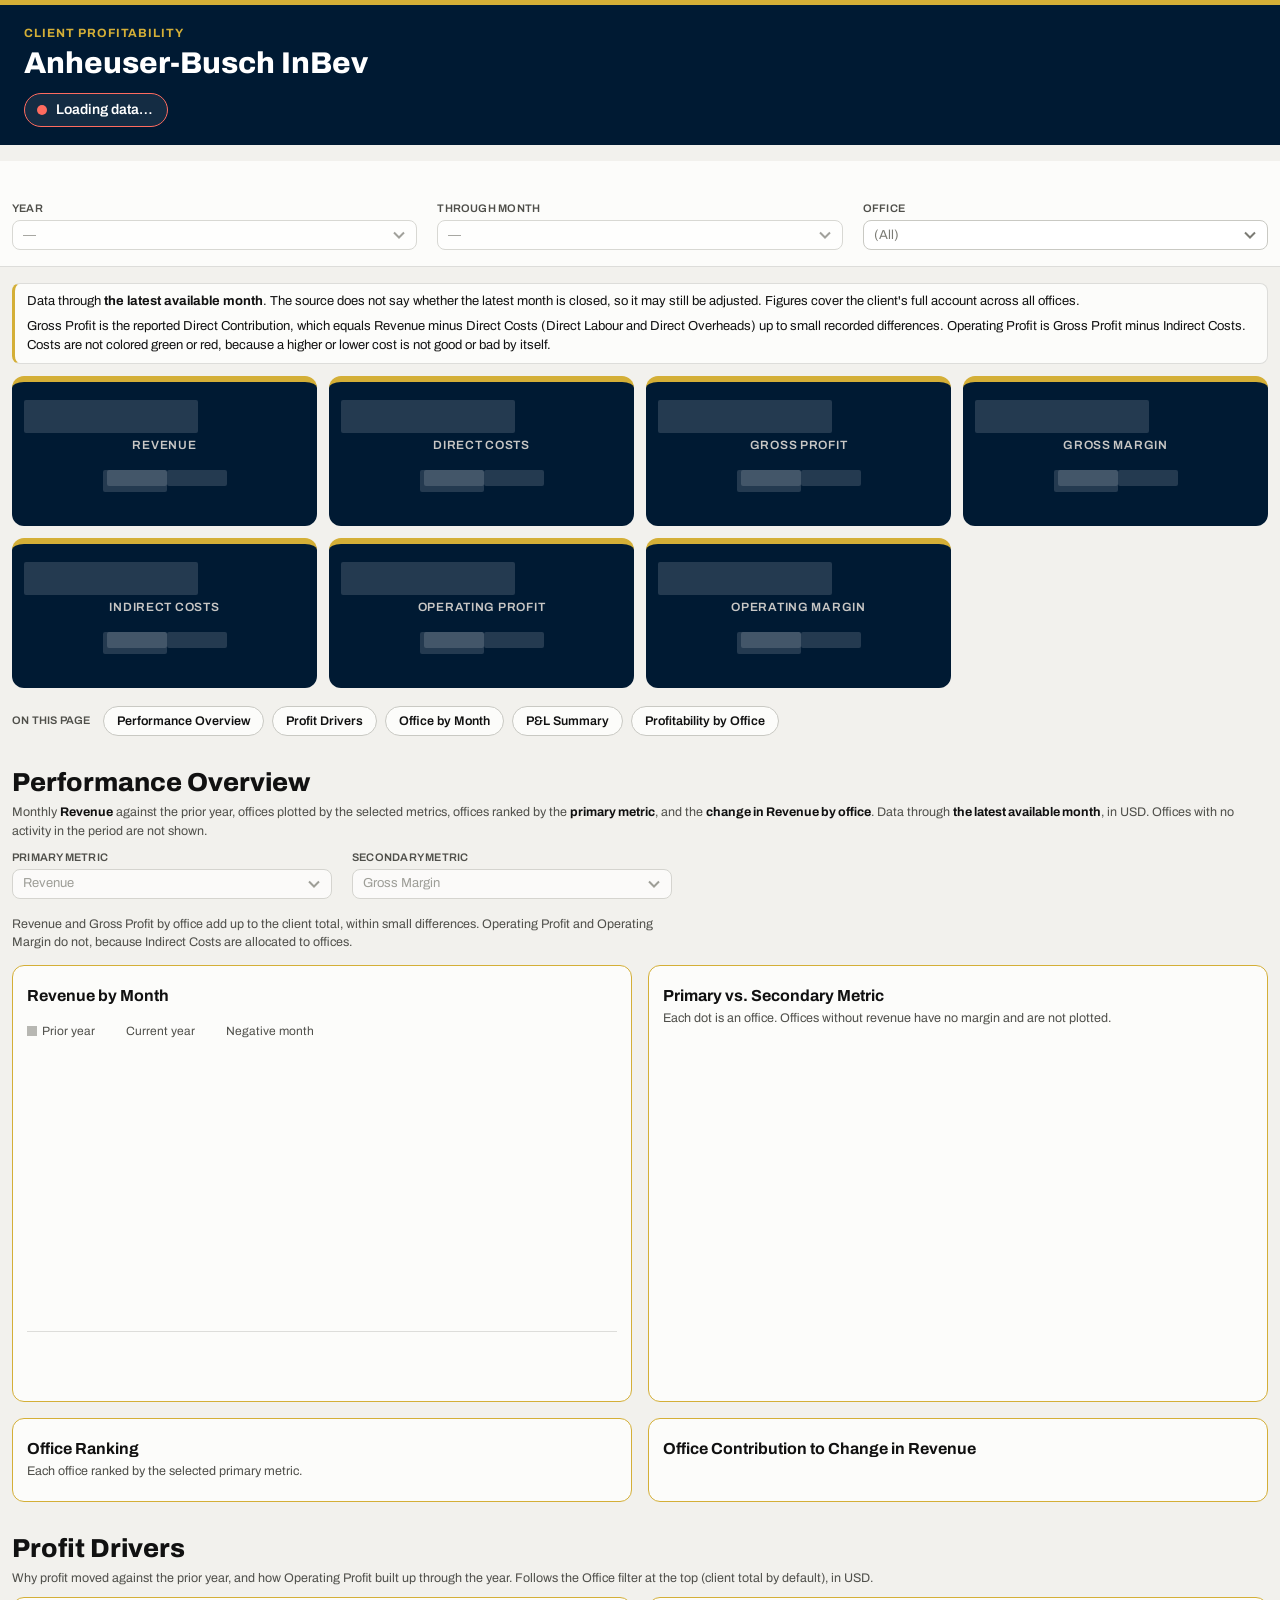
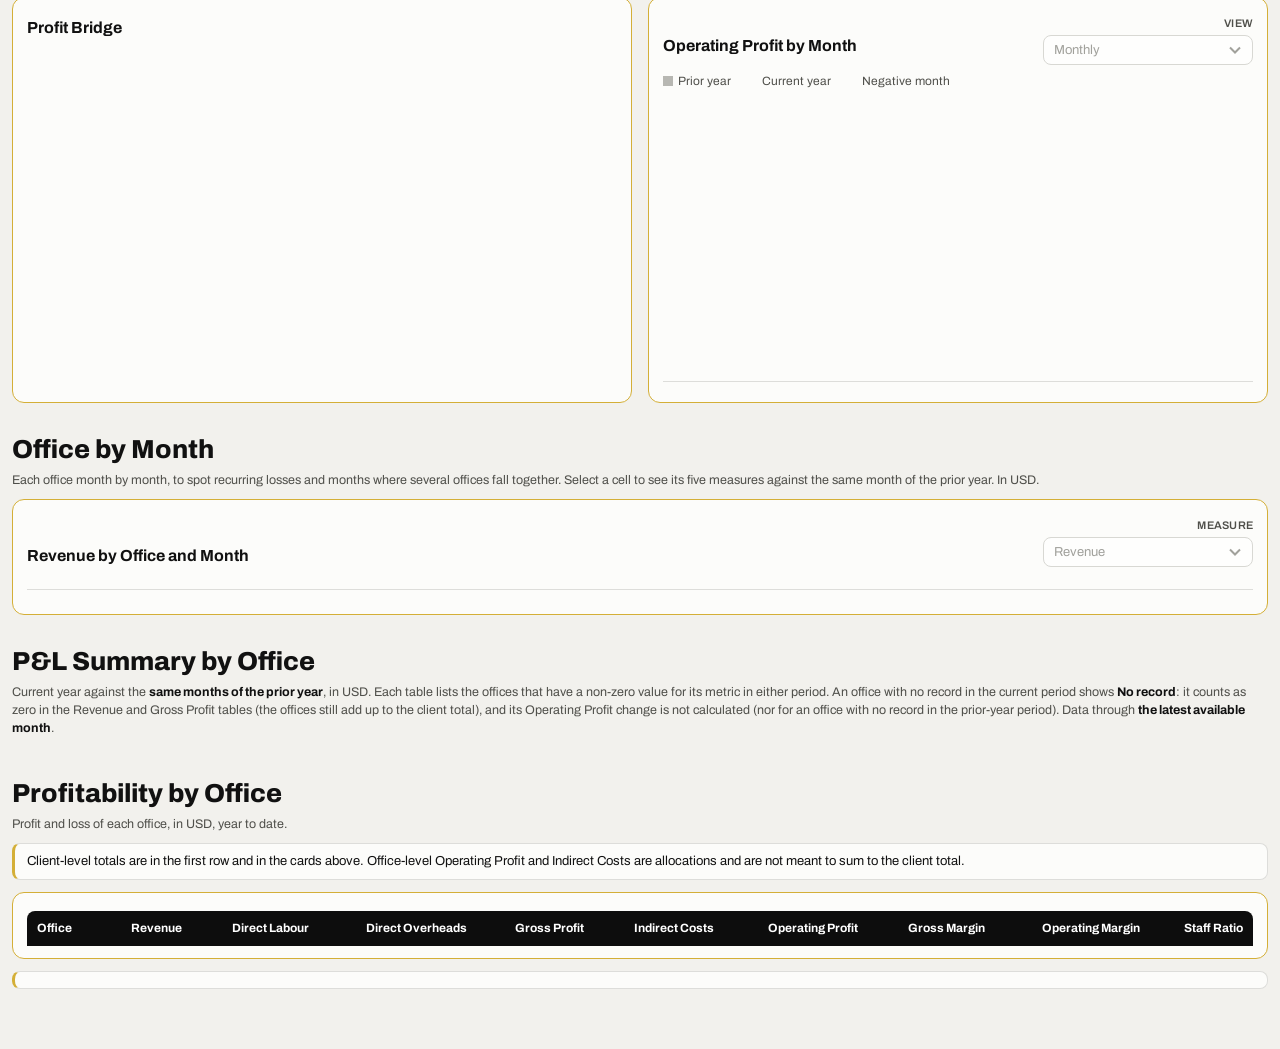
==== commit c1389ed6: "Add files via upload" ====
--- a/anheuser-busch-inbev.html
+++ b/anheuser-busch-inbev.html
@@ -6,6 +6,9 @@
 <meta name="robots" content="noindex, nofollow">
 <title>Anheuser-Busch InBev Profitability</title>
 <link rel="icon" href="data:image/svg+xml,%3Csvg xmlns='http://www.w3.org/2000/svg' viewBox='0 0 64 64'%3E%3Crect width='64' height='64' rx='32' fill='%23080808'/%3E%3Ctext x='50%25' y='54%25' text-anchor='middle' font-size='18' font-family='Arial' font-weight='700' fill='white'%3EW%2BK%3C/text%3E%3C/svg%3E">
+<link rel="stylesheet" href="assets/portal-shell.css">
+<link rel="stylesheet" href="assets/report-theme.css">
+<script src="assets/portal-shell.js"></script>
 <link rel="preconnect" href="https://fonts.googleapis.com">
 <link href="https://fonts.googleapis.com/css2?family=Archivo:wght@400;500;600;700;800&family=IBM+Plex+Mono:wght@400;500;600&display=swap" rel="stylesheet">
 <script>
@@ -21,7 +24,6 @@
   document.title = window.CLIENT.name + " Profitability";
   document.documentElement.style.setProperty("--brand", window.CLIENT.brand);
   document.documentElement.style.setProperty("--accent", window.CLIENT.accent);
-  document.documentElement.style.setProperty("--mark", window.CLIENT.mark || window.CLIENT.accent);
   document.documentElement.style.setProperty("--label", window.CLIENT.label || window.CLIENT.accent);
 </script>
 <script type="module" src="https://prod-useast-a.online.tableau.com/javascripts/api/tableau.embedding.3.latest.min.js"></script>
@@ -30,29 +32,10 @@
     --bg: #F2F1ED; --panel: #FCFCFA; --card: #F4F4F2; --band: #F8F8F5;
     --ink: #111111; --ink2: #4F4F4A; --ink3: #7B7B74; --line: #DDDDDA; --line2: #C9C9C3;
     --good: #146B3A; --bad: #B2182B; --good-dark: #5DAE74; --bad-dark: #F4A6A0;
-    --brand: #001A33; --accent: #D4AF37; --mark: #D4AF37; --label: #D4AF37; --head: #0D0D0D;
+    --brand: #001A33; --accent: #D4AF37; --mark: #D4AF37; --label: #D4AF37; --head: #0D0D0D; --c-py: #B7B7B2;
   }
   * { box-sizing: border-box; }
   body { margin: 0; background: var(--bg); color: var(--ink); font-family: "Archivo", system-ui, sans-serif; font-size: 14px; line-height: 1.45; }
-  .pnav { position: sticky; top: 0; z-index: 200; background: #0A0A0A; border-bottom: 1px solid #2A2A2A; display: flex; align-items: center; justify-content: space-between; gap: 28px; padding: 15px clamp(18px, 4vw, 48px); line-height: 1.5; }
-  .pnav__brand { display: inline-flex; align-items: center; gap: 10px; min-width: max-content; color: #fff; text-decoration: none; font-size: 0.76rem; font-weight: 700; letter-spacing: .12em; line-height: 1; text-transform: uppercase; white-space: nowrap; }
-  .pnav__mark { display: grid; place-items: center; width: 34px; height: 34px; border-radius: 50%; background: #F8F8F2; color: #0A0A0A; font-size: 0.64rem; font-weight: 700; letter-spacing: 0; }
-  .pnav__links { display: flex; align-items: center; justify-content: flex-end; flex-wrap: wrap; gap: clamp(10px, 1.8vw, 24px); min-width: 0; }
-  .pnav__links a { font-family: "IBM Plex Mono", Consolas, monospace; font-size: 0.75rem; letter-spacing: .07em; text-transform: uppercase; color: #E7E8E6; text-decoration: none; padding: 8px 16px; border: 1px solid #55554F; border-radius: 999px; transition: background .15s, border-color .15s; }
-  .pnav__links a:hover { background: #2A2A2A; border-color: #A6A6A0; }
-  .pnav__links a[aria-current="page"] { background: #F8F8F2; border-color: #F8F8F2; color: #0A0A0A; font-weight: 600; }
-  .pnav__links a:focus-visible, .pnav__brand:focus-visible { outline: 2px solid #fff; outline-offset: 2px; }
-  .pnav__menu { position: relative; }
-  .pnav__menu summary { list-style: none; cursor: pointer; font-family: "IBM Plex Mono", Consolas, monospace; font-size: 0.75rem; letter-spacing: .07em; text-transform: uppercase; color: #E7E8E6; padding: 8px 16px; border: 1px solid #55554F; border-radius: 999px; transition: background .15s, border-color .15s; white-space: nowrap; }
-  .pnav__menu summary::-webkit-details-marker { display: none; }
-  .pnav__menu summary::after { content: " \25BE"; }
-  .pnav__menu summary:hover { background: #2A2A2A; border-color: #A6A6A0; }
-  .pnav__menu summary[aria-current="page"] { background: #F8F8F2; border-color: #F8F8F2; color: #0A0A0A; font-weight: 600; }
-  .pnav__menu summary:focus-visible { outline: 2px solid #fff; outline-offset: 2px; }
-  .pnav__drop { position: absolute; right: 0; top: calc(100% + 6px); min-width: 230px; display: flex; flex-direction: column; gap: 2px; padding: 6px; background: #0A0A0A; border: 1px solid #55554F; border-radius: 12px; box-shadow: 0 4px 14px rgba(0,0,0,.35); }
-  .pnav__drop a { border: 0; border-radius: 8px; padding: 9px 12px; white-space: nowrap; }
-  @media (max-width: 640px) { .pnav { padding: 10px 16px; } .pnav__brand span:last-child { display: none; } }
-  .pnav + .shell { margin-top: 16px; }
   .shell { background: var(--brand); color: #fff; padding: 20px 24px 18px; border-top: 5px solid var(--accent); }
   .shell .brand-label { font-size: 12px; font-weight: 700; letter-spacing: .08em; text-transform: uppercase; color: var(--label); }
   .shell h1 { font-size: 30px; font-weight: 800; line-height: 1.15; margin: 4px 0 0; }
@@ -108,7 +91,7 @@
   .delta.pos { color: var(--good-dark); } .delta.neg { color: var(--bad-dark); }
   .delta.na, .delta.neu { color: #C8C7C5; }
 
-  h2.sec { font-size: 26px; font-weight: 800; margin: 28px 12px 2px; scroll-margin-top: calc(var(--nav-h, 68px) + var(--filt-h, 100px) + 8px); }
+  h2.sec { font-size: 26px; font-weight: 800; margin: 28px 12px 2px; scroll-margin-top: calc(var(--nav-h, 0px) + var(--filt-h, 100px) + 8px); }
   .jump { display: flex; flex-wrap: wrap; align-items: center; gap: 8px; margin: 18px 12px 0; }
   .jump span { font-size: 11px; font-weight: 600; text-transform: uppercase; letter-spacing: .02em; color: var(--ink2); margin-right: 4px; }
   .jump a { font-size: 12.5px; font-weight: 600; color: var(--ink); text-decoration: none; padding: 5px 13px; border: 1px solid var(--line2); border-radius: 999px; background: var(--panel); }
@@ -196,7 +179,7 @@
   .mx-detail h4 { margin: 0 0 8px; font-size: 14px; }
   .mx-detail .hint { margin: 0; font-size: 12.5px; color: var(--ink3); }
   .mx-detail .tbl-wrap { max-width: 640px; }
-  .controls.filters { position: sticky; top: var(--nav-h, 68px); z-index: 190; grid-template-columns: repeat(3, minmax(0, 1fr)); gap: 20px; margin: 16px 0 0; padding: 40px 12px 16px; border-bottom: 1px solid var(--line); background: var(--panel); }
+  .controls.filters { position: sticky; top: var(--nav-h, 0px); z-index: 190; grid-template-columns: repeat(3, minmax(0, 1fr)); gap: 20px; margin: 16px 0 0; padding: 40px 12px 16px; border-bottom: 1px solid var(--line); background: var(--panel); }
   .fhint { margin: 10px 12px 0; font-size: 12.5px; color: var(--ink2); }
   .sync-mini { position: absolute; left: 12px; top: 10px; line-height: 1.2; display: none; align-items: center; gap: 7px; max-width: calc(100% - 24px); font-size: 12px; font-weight: 600; color: var(--ink2); white-space: nowrap; overflow: hidden; text-overflow: ellipsis; }
   body.sync-hidden .sync-mini { display: flex; }
@@ -243,19 +226,7 @@
   }
 </style>
 </head>
-<body class="is-loading">
-<nav class="pnav" aria-label="Portal">
-  <a class="pnav__brand" href="index.html"><span class="pnav__mark">W+K</span><span>Finance Portal</span></a>
-  <div class="pnav__links">
-    <a href="index.html">Home</a>
-    <a href="global-client-portfolio.html">Global Client Portfolio</a>
-    <a href="office-profitability.html">Office Profitability</a>
-    <details class="pnav__menu">
-      <summary aria-current="page">Client Profitability</summary>
-      <div class="pnav__drop"><a href="anheuser-busch-inbev.html" aria-current="page">Anheuser-Busch InBev</a><a href="eli-lilly.html">Eli Lilly</a><a href="ford.html">Ford</a><a href="kraft-heinz.html">Kraft Heinz</a><a href="mcdonalds.html">McDonald's</a><a href="nike.html">Nike</a></div>
-    </details>
-  </div>
-</nav>
+<body class="is-loading client-report">
 <div class="shell">
   <div class="brand-label">Client Profitability</div>
   <h1 id="client-title">Anheuser-Busch InBev</h1>
@@ -327,7 +298,7 @@
           <p class="sub" id="trend-sub"></p>
         </div>
       </div>
-      <div class="legend"><span><i id="lg-py" style="background:#B7B7B2"></i><span id="lg-py-t">Prior year</span></span><span><i id="lg-cy"></i><span id="lg-cy-t">Current year</span></span><span><i style="background:#B2182B"></i>Negative month</span></div>
+      <div class="legend"><span><i id="lg-py" style="background:var(--c-py)"></i><span id="lg-py-t">Prior year</span></span><span><i id="lg-cy"></i><span id="lg-cy-t">Current year</span></span><span><i style="background:var(--c-neg)"></i>Negative month</span></div>
       <div class="chart-box">
         <svg id="trend" viewBox="0 0 640 300" role="img" aria-label="Revenue by month, current year against prior year"></svg>
         <div class="chart-tip" id="trend-tip" hidden></div>
@@ -384,7 +355,7 @@
         <div class="controls one"><div><label for="f-opmode">View</label>
           <select id="f-opmode" disabled><option value="month" selected>Monthly</option><option value="cum">Cumulative</option></select></div></div>
       </div>
-      <div class="legend"><span><i id="lg2-py" style="background:#B7B7B2"></i><span id="lg2-py-t">Prior year</span></span><span><i id="lg2-cy"></i><span id="lg2-cy-t">Current year</span></span><span id="lg2-neg"><i style="background:#B2182B"></i>Negative month</span></div>
+      <div class="legend"><span><i id="lg2-py" style="background:var(--c-py)"></i><span id="lg2-py-t">Prior year</span></span><span><i id="lg2-cy"></i><span id="lg2-cy-t">Current year</span></span><span id="lg2-neg"><i style="background:var(--c-neg)"></i>Negative month</span></div>
       <div class="chart-box">
         <svg id="optrend" viewBox="0 0 640 300" role="img" aria-label="Operating Profit by month, current year against prior year"></svg>
         <div class="chart-tip" id="op-tip" hidden></div>
@@ -435,18 +406,35 @@
 
 <script type="module">
   const CLIENT = window.CLIENT;
-  // The client menu in the nav closes when the viewer clicks elsewhere or presses Escape.
+  // Chart colors come from the active theme (--c-* in assets/report-theme.css); the current-year, dot and mark colors
+  // depend on the client, so they are set here and again whenever the theme changes.
+  const cssVar = n => getComputedStyle(document.documentElement).getPropertyValue(n).trim();
+  const TH = new Proxy({}, { get: (_, k) => cssVar("--c-" + k) });
+  const isDark = () => document.documentElement.dataset.theme === "dark";
+  // A brand color that is too dark to read on the dark page is lightened toward white (a near-neutral one becomes the page ink).
+  function onDark(hex) {
+    const n = parseInt(hex.slice(1), 16), c = [n >> 16 & 255, n >> 8 & 255, n & 255];
+    const lum = v => { const q = v.map(x => { x /= 255; return x <= 0.03928 ? x / 12.92 : Math.pow((x + 0.055) / 1.055, 2.4); }); return 0.2126 * q[0] + 0.7152 * q[1] + 0.0722 * q[2]; };
+    if (Math.max(...c) - Math.min(...c) < 24) return lum(c) < 0.25 ? "#E8E8E2" : hex;
+    let k = c, t = 0;
+    while (lum(k) < 0.22 && t < 1) { t += 0.05; k = c.map(x => Math.round(x + (255 - x) * t)); }
+    return "#" + k.map(x => x.toString(16).padStart(2, "0")).join("");
+  }
+  function applyBrand() {
+    const r = document.documentElement.style, d = isDark(), fit = c => d ? onDark(c) : c;
+    r.setProperty("--c-cy", d ? "#F2F2EC" : CLIENT.brand);
+    r.setProperty("--c-dot", fit(CLIENT.dot || CLIENT.accent));
+    r.setProperty("--c-dotstroke", d ? "#0B0B0B" : CLIENT.brand);
+    r.setProperty("--mark", fit(CLIENT.mark || CLIENT.accent));
+  }
+  applyBrand();
+  window.addEventListener("wk-theme", () => { applyBrand(); if (facts.length) render(); });
+  // Anchors clear the sticky filter bar, whose height is measured here.
   (() => {
-    const m = document.querySelector(".pnav__menu");
-    if (!m) return;
-    document.addEventListener("click", e => { if (m.open && !m.contains(e.target)) m.open = false; });
-    document.addEventListener("keydown", e => { if (e.key === "Escape" && m.open) { m.open = false; m.querySelector("summary").focus(); } });
-  })();
-  // The sticky filter bar sits just below the sticky nav (whose height changes at the mobile breakpoint); anchors clear both.
-  (() => {
-    const nav = document.querySelector(".pnav"), bar = document.querySelector(".filters");
-    const set = () => { const r = document.documentElement.style; if (nav) r.setProperty("--nav-h", nav.offsetHeight + "px"); if (bar) r.setProperty("--filt-h", bar.offsetHeight + "px"); };
-    set(); const ro = new ResizeObserver(set); if (nav) ro.observe(nav); if (bar) ro.observe(bar);
+    const bar = document.querySelector(".filters");
+    if (!bar) return;
+    const set = () => document.documentElement.style.setProperty("--filt-h", bar.offsetHeight + "px");
+    set(); new ResizeObserver(set).observe(bar);
   })();
   const ROOT = "WKI";   // the client total comes from the WKI row; office rows are the parent offices
   document.getElementById("client-title").textContent = CLIENT.name;
@@ -994,7 +982,7 @@
     const svg = document.getElementById("scatter");
     svg.replaceChildren(); tip.hidden = true;
     const pts = offices.map(x => ({ office: x.office, x: x.cy[pk], y: x.cy[sk] })).filter(p => p.x !== null && p.y !== null && isFinite(p.x) && isFinite(p.y));
-    if (!pts.length) { svg.appendChild(el("text", { x: 300, y: 180, "text-anchor": "middle", "font-size": 13, fill: "#7B7B74" }, "No offices to plot.")); return; }
+    if (!pts.length) { svg.appendChild(el("text", { x: 300, y: 180, "text-anchor": "middle", "font-size": 13, fill: TH.ink3 }, "No offices to plot.")); return; }
     const W = 600, H = 360, L = 64, R = 24, T = 14, B = 46;
     const pw = W - L - R, ph = H - T - B;
     const xt = ticks(Math.min(...pts.map(p => p.x)), Math.max(...pts.map(p => p.x)), 1);
@@ -1003,23 +991,23 @@
     const X = v => L + (v - x0) / (x1 - x0 || 1) * pw;
     const Y = v => T + ph - (v - y0) / (y1 - y0 || 1) * ph;
     // Negative zones: a light red tint left of zero (x) and below zero (y); where both overlap it is slightly stronger.
-    const NEG = "#B2182B";
+    const NEG = TH.neg;
     if (x0 < 0) svg.appendChild(el("rect", { x: X(x0), y: T, width: X(0) - X(x0), height: ph, fill: NEG, "fill-opacity": 0.07 }));
     if (y0 < 0) svg.appendChild(el("rect", { x: L, y: Y(0), width: pw, height: Y(y0) - Y(0), fill: NEG, "fill-opacity": 0.07 }));
     yt.forEach(t => {
-      svg.appendChild(el("line", { x1: L, x2: W - R, y1: Y(t), y2: Y(t), stroke: t === 0 ? "#C9C9C3" : "#E6E6E2", "stroke-width": 1 }));
-      svg.appendChild(el("text", { x: L - 8, y: Y(t) + 4, "text-anchor": "end", "font-size": 11.5, fill: t < 0 ? NEG : "#7B7B74" }, fmtPct(t).replace(".0%", "%")));
+      svg.appendChild(el("line", { x1: L, x2: W - R, y1: Y(t), y2: Y(t), stroke: t === 0 ? TH.zero : TH.grid, "stroke-width": 1 }));
+      svg.appendChild(el("text", { x: L - 8, y: Y(t) + 4, "text-anchor": "end", "font-size": 11.5, fill: t < 0 ? NEG : TH.ink3 }, fmtPct(t).replace(".0%", "%")));
     });
     xt.forEach(t => {
-      svg.appendChild(el("line", { x1: X(t), x2: X(t), y1: T, y2: T + ph, stroke: t === 0 ? "#C9C9C3" : "#E6E6E2", "stroke-width": 1 }));
-      svg.appendChild(el("text", { x: X(t), y: T + ph + 16, "text-anchor": "middle", "font-size": 11.5, fill: t < 0 ? NEG : "#7B7B74" }, fmtMoney(t)));
+      svg.appendChild(el("line", { x1: X(t), x2: X(t), y1: T, y2: T + ph, stroke: t === 0 ? TH.zero : TH.grid, "stroke-width": 1 }));
+      svg.appendChild(el("text", { x: X(t), y: T + ph + 16, "text-anchor": "middle", "font-size": 11.5, fill: t < 0 ? NEG : TH.ink3 }, fmtMoney(t)));
     });
-    svg.appendChild(el("text", { x: L + pw / 2, y: H - 6, "text-anchor": "middle", "font-size": 12, "font-weight": 600, fill: "#4F4F4A" }, PRIMARY[pk].label));
-    svg.appendChild(el("text", { x: 14, y: T + ph / 2, "text-anchor": "middle", "font-size": 12, "font-weight": 600, fill: "#4F4F4A", transform: "rotate(-90 14 " + (T + ph / 2) + ")" }, SECONDARY[sk].label));
+    svg.appendChild(el("text", { x: L + pw / 2, y: H - 6, "text-anchor": "middle", "font-size": 12, "font-weight": 600, fill: TH.ink2 }, PRIMARY[pk].label));
+    svg.appendChild(el("text", { x: 14, y: T + ph / 2, "text-anchor": "middle", "font-size": 12, "font-weight": 600, fill: TH.ink2, transform: "rotate(-90 14 " + (T + ph / 2) + ")" }, SECONDARY[sk].label));
     pts.forEach(p => {
       const cx = X(p.x), cyy = Y(p.y);
       const hit = isSel(p.office), dim = focused() && !hit;
-      const c = el("circle", { cx, cy: cyy, r: hit ? 8.5 : 6.5, fill: CLIENT.dot || CLIENT.accent, "fill-opacity": dim ? 0.45 : 1, stroke: hit ? "#111111" : CLIENT.brand, "stroke-width": hit ? 2.4 : 1.2, class: "dot" });
+      const c = el("circle", { cx, cy: cyy, r: hit ? 8.5 : 6.5, fill: TH.dot, "fill-opacity": dim ? 0.45 : 1, stroke: hit ? TH.ink : TH.dotstroke, "stroke-width": hit ? 2.4 : 1.2, class: "dot" });
       c.addEventListener("mouseenter", () => {
         tip.replaceChildren();
         const t = document.createElement("div"); t.className = "t"; t.textContent = p.office;
@@ -1031,7 +1019,7 @@
       c.addEventListener("mouseleave", () => { tip.hidden = true; });
       svg.appendChild(c);
       const right = cx > L + pw * 0.78;
-      svg.appendChild(el("text", { x: right ? cx - 10 : cx + 10, y: cyy + 4, "text-anchor": right ? "end" : "start", "font-size": 12, "font-weight": isSel(p.office) ? 700 : 400, fill: p.x < 0 || p.y < 0 ? NEG : "#111111" }, p.office));
+      svg.appendChild(el("text", { x: right ? cx - 10 : cx + 10, y: cyy + 4, "text-anchor": right ? "end" : "start", "font-size": 12, "font-weight": isSel(p.office) ? 700 : 400, fill: p.x < 0 || p.y < 0 ? NEG : TH.ink }, p.office));
     });
   }
 
@@ -1122,7 +1110,7 @@
     svg.replaceChildren(); trendTip.hidden = true;
     document.getElementById("trend-title").textContent = "Revenue by Month" + (focused() ? ", " + scopeName() : "");
     document.getElementById("trend-sub").textContent = cyYear + " runs through " + MONTHS[cutoff - 1] + "; " + pyYear + " shows all months. A month with no record has no bar.";
-    document.getElementById("lg-cy").style.background = CLIENT.brand;
+    document.getElementById("lg-cy").style.background = TH.cy;
     document.getElementById("lg-py-t").textContent = pyYear;
     document.getElementById("lg-cy-t").textContent = cyYear;
 
@@ -1137,20 +1125,20 @@
     }
     if (anyBad) document.getElementById("trend-sub").textContent += " Months where the source has no Revenue value are not drawn.";
     const vals = [...pyV, ...cyV].filter(v => v !== null && v !== undefined);
-    if (!vals.length) { svg.appendChild(el("text", { x: W / 2, y: H / 2, "text-anchor": "middle", "font-size": 13, fill: "#7B7B74" }, "No Revenue records for this scope.")); }
+    if (!vals.length) { svg.appendChild(el("text", { x: W / 2, y: H / 2, "text-anchor": "middle", "font-size": 13, fill: TH.ink3 }, "No Revenue records for this scope.")); }
     else {
-      const NEG = "#B2182B";
+      const NEG = TH.neg;
       const t = ticks(Math.min(...vals), Math.max(...vals), 1);
       const lo = t[0], hi = t[t.length - 1];
       const Y = v => T + ph - (v - lo) / (hi - lo || 1) * ph;
       t.forEach(v => {
-        svg.appendChild(el("line", { x1: L, x2: W - R, y1: Y(v), y2: Y(v), stroke: v === 0 ? "#7B7B74" : "#E6E6E2", "stroke-width": v === 0 ? 1.2 : 1 }));
-        svg.appendChild(el("text", { x: L - 8, y: Y(v) + 4, "text-anchor": "end", "font-size": 11.5, fill: v < 0 ? NEG : "#7B7B74" }, fmtMoney(v)));
+        svg.appendChild(el("line", { x1: L, x2: W - R, y1: Y(v), y2: Y(v), stroke: v === 0 ? TH.ink3 : TH.grid, "stroke-width": v === 0 ? 1.2 : 1 }));
+        svg.appendChild(el("text", { x: L - 8, y: Y(v) + 4, "text-anchor": "end", "font-size": 11.5, fill: v < 0 ? NEG : TH.ink3 }, fmtMoney(v)));
       });
       for (let m = 1; m <= 12; m++) {
         const gx = L + (m - 1) * gw, bw = gw * 0.32;
-        svg.appendChild(el("text", { x: gx + gw / 2, y: T + ph + 18, "text-anchor": "middle", "font-size": 11.5, "font-weight": 600, fill: "#111111" }, MONTHS[m - 1].slice(0, 3)));
-        [[pyYear, pyV[m], gx + gw * 0.14, "#B7B7B2", null], [cyYear, cyV[m], gx + gw * 0.54, CLIENT.brand, pyV[m]]].forEach(([yr, v, x, color, cmp]) => {
+        svg.appendChild(el("text", { x: gx + gw / 2, y: T + ph + 18, "text-anchor": "middle", "font-size": 11.5, "font-weight": 600, fill: TH.ink }, MONTHS[m - 1].slice(0, 3)));
+        [[pyYear, pyV[m], gx + gw * 0.14, TH.py, null], [cyYear, cyV[m], gx + gw * 0.54, TH.cy, pyV[m]]].forEach(([yr, v, x, color, cmp]) => {
           if (v === null || v === undefined) return;
           const neg = v < -0.5;
           const y0 = Y(0), y1 = Y(v);
@@ -1240,7 +1228,7 @@
     return any ? derive(s) : null;
   }
   function unavailable(svg, w, h, text) {
-    svg.appendChild(el("text", { x: w / 2, y: h / 2, "text-anchor": "middle", "font-size": 13, fill: "#7B7B74" }, text));
+    svg.appendChild(el("text", { x: w / 2, y: h / 2, "text-anchor": "middle", "font-size": 13, fill: TH.ink3 }, text));
   }
 
   // ---------- Profit Bridge: change in profit against the prior year ----------
@@ -1286,26 +1274,26 @@
     }
 
     const W = 640, H = 310, L = 58, R = 6, T = 22, B = 46, pw = W - L - R, ph = H - T - B, gw = pw / bars.length, bw = Math.min(gw * 0.68, 78);
-    const NEG = "#B2182B";
+    const NEG = TH.neg;
     const ends = bars.flatMap(b => b.total ? [0, b.v] : [b.a, b.b]);
     const t = ticks(Math.min(...ends), Math.max(...ends), 1);
     const lo = t[0], hi = t[t.length - 1];
     const Y = v => T + ph - (v - lo) / (hi - lo || 1) * ph;
     t.forEach(v => {
-      svg.appendChild(el("line", { x1: L, x2: W - R, y1: Y(v), y2: Y(v), stroke: v === 0 ? "#7B7B74" : "#E6E6E2", "stroke-width": v === 0 ? 1.2 : 1 }));
-      svg.appendChild(el("text", { x: L - 8, y: Y(v) + 4, "text-anchor": "end", "font-size": 11.5, fill: v < 0 ? NEG : "#7B7B74" }, fmtMoney(v)));
+      svg.appendChild(el("line", { x1: L, x2: W - R, y1: Y(v), y2: Y(v), stroke: v === 0 ? TH.ink3 : TH.grid, "stroke-width": v === 0 ? 1.2 : 1 }));
+      svg.appendChild(el("text", { x: L - 8, y: Y(v) + 4, "text-anchor": "end", "font-size": 11.5, fill: v < 0 ? NEG : TH.ink3 }, fmtMoney(v)));
     });
     bars.forEach((b, i) => {
       const a = b.total ? 0 : b.a, e = b.total ? b.v : b.b, x = L + i * gw + (gw - bw) / 2;
-      if (i < bars.length - 1) svg.appendChild(el("line", { x1: x + bw, x2: L + (i + 1) * gw + (gw - bw) / 2, y1: Y(e), y2: Y(e), stroke: "#A6A6A0", "stroke-width": 1 }));
-      const fill = b.total ? CLIENT.brand : b.other ? "#7B7B74" : b.d >= 0 ? "#146B3A" : NEG;
+      if (i < bars.length - 1) svg.appendChild(el("line", { x1: x + bw, x2: L + (i + 1) * gw + (gw - bw) / 2, y1: Y(e), y2: Y(e), stroke: TH.conn, "stroke-width": 1 }));
+      const fill = b.total ? TH.cy : b.other ? TH.ink3 : b.d >= 0 ? TH.good : NEG;
       const r = el("rect", { x, y: Math.min(Y(a), Y(e)), width: bw, height: Math.max(1, Math.abs(Y(a) - Y(e))), fill, "fill-opacity": b.total ? 1 : 0.8, class: "bar" });
       hoverTip(r, bridgeTip, b.total ? [b.l.join(" "), fmtUsdSigned(b.v), b.det] : [b.l.join(" "), "Effect on profit " + fmtUsdSigned(b.d), b.det]);
       svg.appendChild(r);
       // the value goes above a bar that rises or sits on zero, and below a bar that ends under zero
       const down = e < a || (b.total && b.v < 0);
-      svg.appendChild(el("text", { x: x + bw / 2, y: down ? Math.max(Y(a), Y(e)) + 14 : Math.min(Y(a), Y(e)) - 5, "text-anchor": "middle", "font-size": 11.5, "font-weight": 600, fill: "#111111" }, sgnMoney(b.total ? b.v : b.d)));
-      b.l.forEach((line, j) => svg.appendChild(el("text", { x: x + bw / 2, y: T + ph + 16 + j * 13, "text-anchor": "middle", "font-size": 11.5, "font-weight": 600, fill: "#111111" }, line)));
+      svg.appendChild(el("text", { x: x + bw / 2, y: down ? Math.max(Y(a), Y(e)) + 14 : Math.min(Y(a), Y(e)) - 5, "text-anchor": "middle", "font-size": 11.5, "font-weight": 600, fill: TH.ink }, sgnMoney(b.total ? b.v : b.d)));
+      b.l.forEach((line, j) => svg.appendChild(el("text", { x: x + bw / 2, y: T + ph + 16 + j * 13, "text-anchor": "middle", "font-size": 11.5, "font-weight": 600, fill: TH.ink }, line)));
     });
     recon.textContent = "Revenue " + fmtUsdSigned(dRev) + ", Gross Profit " + fmtUsdSigned(dGp) + (client ? ", Operating Profit " + fmtUsdSigned(dOp) : "") + ". The steps add up to each change."
       + (showOther ? " “Other” (" + fmtUsdSigned(other) + ") is the gap between the reported Gross Profit and Revenue less Direct Labour and Direct Overheads." : "")
@@ -1331,13 +1319,13 @@
       ? "Recorded Operating Profit adding up month by month, " + cyYear + " against " + pyYear + ". It is not cash flow or a forecast. A month without a value stops the line."
       : cyYear + " runs through " + MONTHS[cutoff - 1] + "; " + pyYear + " shows all months. A month with no record has no bar.";
     if (focused()) document.getElementById("op-sub").textContent += " Office Operating Profit is allocated and does not add up to the client total.";
-    document.getElementById("lg2-cy").style.background = CLIENT.brand;
+    document.getElementById("lg2-cy").style.background = TH.cy;
     document.getElementById("lg2-py-t").textContent = pyYear;
     document.getElementById("lg2-cy-t").textContent = cyYear;
     document.getElementById("lg2-neg").hidden = cum;
 
     const W = 640, H = 300, L = 58, R = 6, T = 22, B = 28, pw = W - L - R, ph = H - T - B, gw = pw / 12;
-    const NEG = "#B2182B";
+    const NEG = TH.neg;
     const vals = [...pyS, ...cyS].filter(v => v !== null && v !== undefined);
     if (!vals.length) unavailable(svg, W, H, "No Operating Profit values.");
     else {
@@ -1345,15 +1333,15 @@
       const lo = t[0], hi = t[t.length - 1];
       const Y = v => T + ph - (v - lo) / (hi - lo || 1) * ph;
       t.forEach(v => {
-        svg.appendChild(el("line", { x1: L, x2: W - R, y1: Y(v), y2: Y(v), stroke: v === 0 ? "#7B7B74" : "#E6E6E2", "stroke-width": v === 0 ? 1.2 : 1 }));
-        svg.appendChild(el("text", { x: L - 8, y: Y(v) + 4, "text-anchor": "end", "font-size": 11.5, fill: v < 0 ? NEG : "#7B7B74" }, fmtMoney(v)));
+        svg.appendChild(el("line", { x1: L, x2: W - R, y1: Y(v), y2: Y(v), stroke: v === 0 ? TH.ink3 : TH.grid, "stroke-width": v === 0 ? 1.2 : 1 }));
+        svg.appendChild(el("text", { x: L - 8, y: Y(v) + 4, "text-anchor": "end", "font-size": 11.5, fill: v < 0 ? NEG : TH.ink3 }, fmtMoney(v)));
       });
-      for (let m = 1; m <= 12; m++) svg.appendChild(el("text", { x: L + (m - 0.5) * gw, y: T + ph + 18, "text-anchor": "middle", "font-size": 11.5, "font-weight": 600, fill: "#111111" }, MONTHS[m - 1].slice(0, 3)));
+      for (let m = 1; m <= 12; m++) svg.appendChild(el("text", { x: L + (m - 0.5) * gw, y: T + ph + 18, "text-anchor": "middle", "font-size": 11.5, "font-weight": 600, fill: TH.ink }, MONTHS[m - 1].slice(0, 3)));
       const tipLines = (yr, m, v, monthly) => cum ? [MONTHS[m - 1] + " " + yr, "Cumulative Operating Profit " + fmtUsd(v), "Month: " + fmtUsd(monthly)] : [MONTHS[m - 1] + " " + yr, "Operating Profit " + fmtUsd(v)];
       if (!cum) {
         for (let m = 1; m <= 12; m++) {
           const gx = L + (m - 1) * gw, bw = gw * 0.32;
-          [[pyYear, pyS[m], gx + gw * 0.14, "#B7B7B2", null], [cyYear, cyS[m], gx + gw * 0.54, CLIENT.brand, pyS[m]]].forEach(([yr, v, x, color, cmp]) => {
+          [[pyYear, pyS[m], gx + gw * 0.14, TH.py, null], [cyYear, cyS[m], gx + gw * 0.54, TH.cy, pyS[m]]].forEach(([yr, v, x, color, cmp]) => {
             if (v === null || v === undefined) return;
             const neg = v < -0.5, y0 = Y(0), y1 = Y(v);
             const r = el("rect", { x, y: Math.min(y0, y1), width: bw, height: Math.max(1, Math.abs(y1 - y0)), fill: neg ? NEG : color, "fill-opacity": neg && yr === pyYear ? 0.5 : 1, class: "bar" });
@@ -1382,10 +1370,10 @@
             hoverTip(c, opTip, tipLines(yr, m, v, monthly[m]));
             svg.appendChild(c);
           }
-          if (label) svg.appendChild(el("text", { x: last.x, y: Y(last.v) - 9, "text-anchor": last.x > W - 40 ? "end" : "middle", "font-size": 11.5, "font-weight": 700, fill: "#111111" }, fmtMoney(last.v)));
+          if (label) svg.appendChild(el("text", { x: last.x, y: Y(last.v) - 9, "text-anchor": last.x > W - 40 ? "end" : "middle", "font-size": 11.5, "font-weight": 700, fill: TH.ink }, fmtMoney(last.v)));
         };
-        line(pyS, pyM, "#B7B7B2", 2, pyYear, false);
-        line(cyS, cyM, CLIENT.brand, 2.6, cyYear, true);
+        line(pyS, pyM, TH.py, 2, pyYear, false);
+        line(cyS, cyM, TH.cy, 2.6, cyYear, true);
       }
     }
 
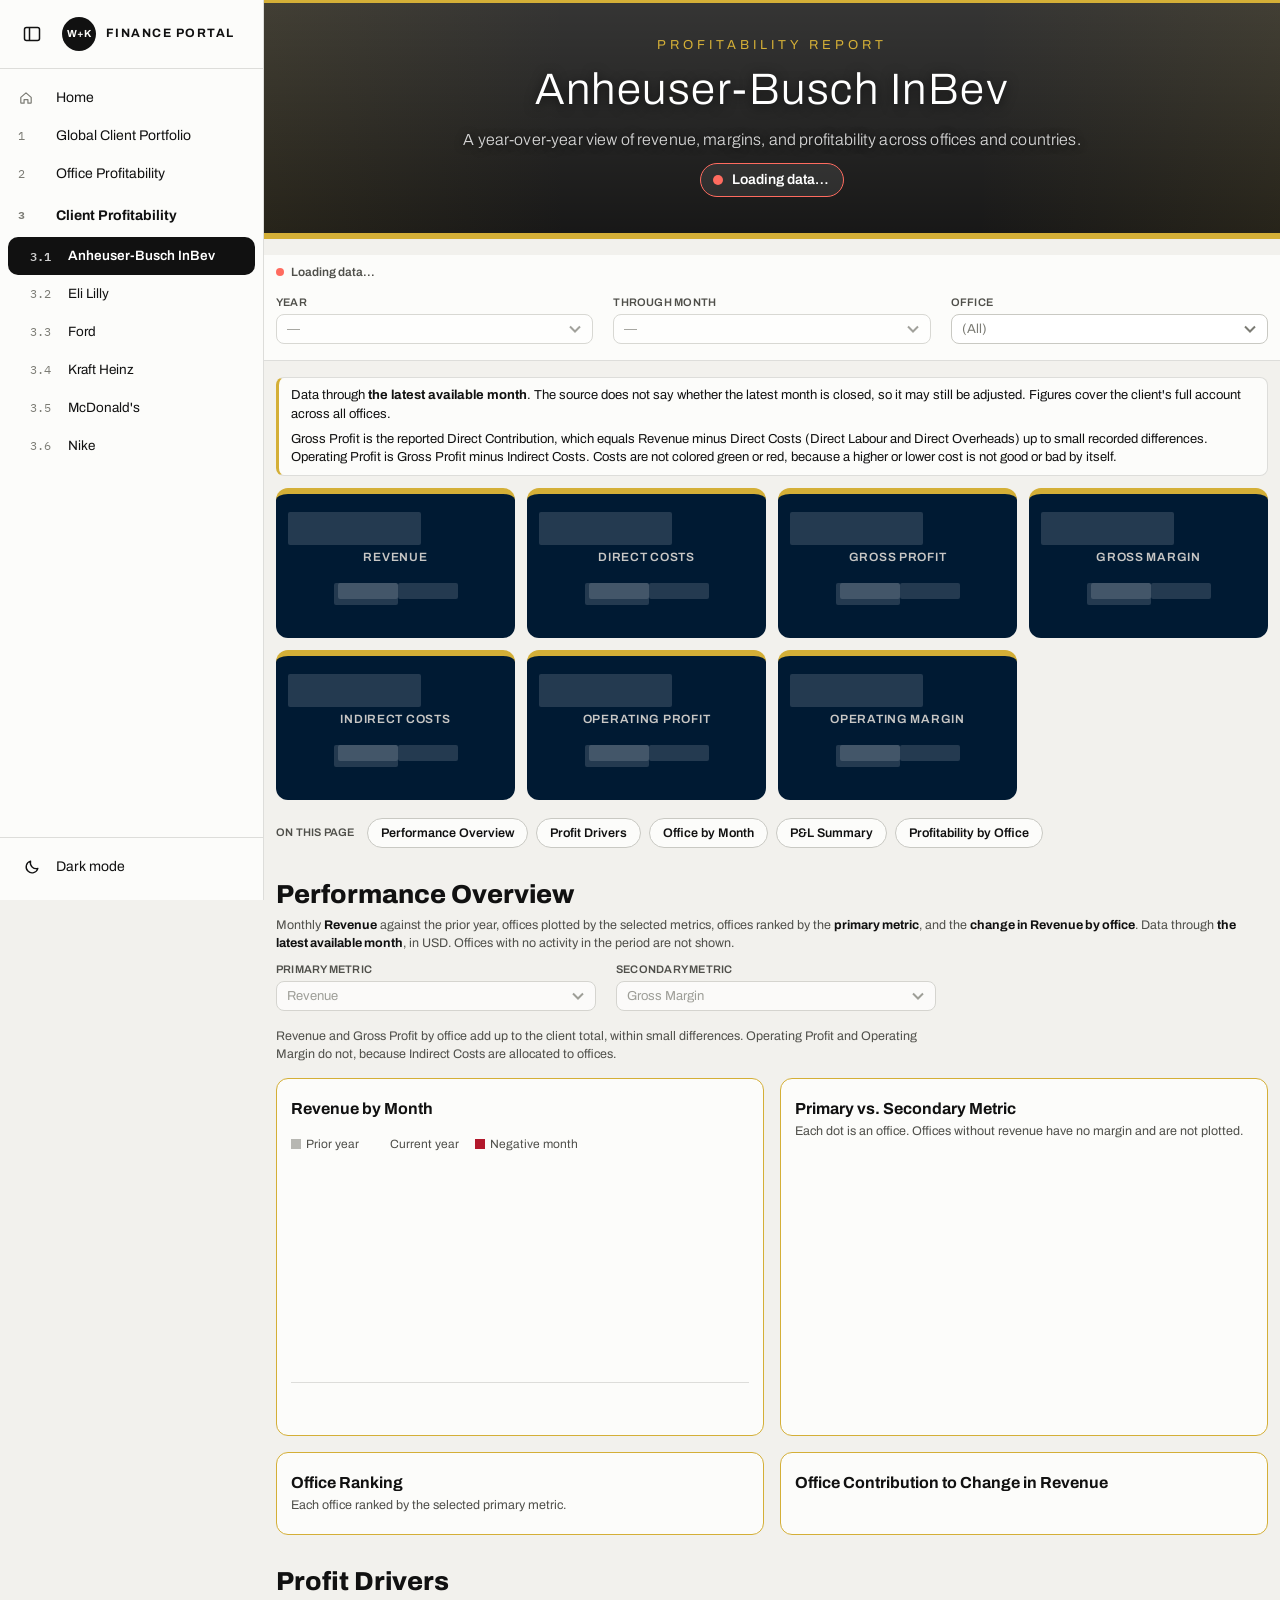
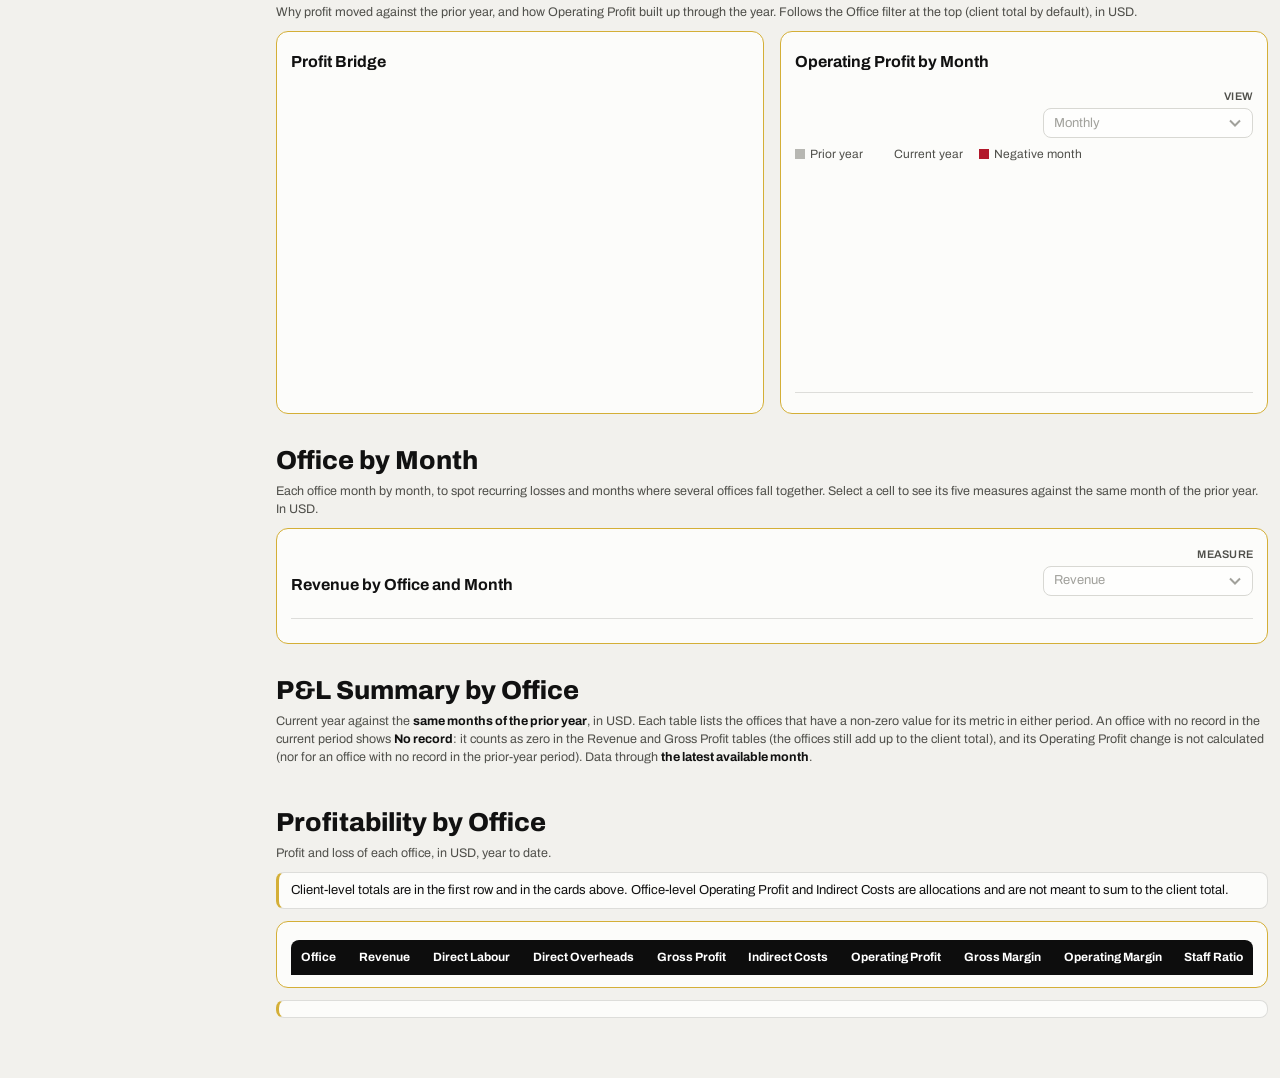
==== commit 64693fbb: "Add files via upload" ====
--- a/anheuser-busch-inbev.html
+++ b/anheuser-busch-inbev.html
@@ -19,12 +19,20 @@
   //   accent = the client's accent color, used for the header strip, the KPI card strip and the panel borders
   //   mark   = (optional) fill of the ranking bars; defaults to accent
   //   dot    = (optional) fill of the scatter dots; defaults to accent
-  //   label  = (optional) color of the small "Client Profitability" label in the header; defaults to accent
-  window.CLIENT = { key: "Anheuser-Busch InBev", name: "Anheuser-Busch InBev", brand: "#001A33", accent: "#D4AF37" };
+  //   label  = (optional) color of the small label in the header; defaults to accent
+  //   image  = (optional) background photo of the top banner; tint = its overlay color as "r, g, b" (default black);
+  //   shade  = the overlay opacity at the top and at the bottom of the banner (default [0.75, 0.92]);
+  //   rule   = (optional) color of the banner's bottom border; defaults to accent
+  window.CLIENT = { key: "Anheuser-Busch InBev", name: "Anheuser-Busch InBev", brand: "#001A33", accent: "#D4AF37", image: "https://images.unsplash.com/photo-1608270586620-248524c67de9?w=1600", tint: "0, 0, 0", shade: [0.78, 0.9] };
   document.title = window.CLIENT.name + " Profitability";
   document.documentElement.style.setProperty("--brand", window.CLIENT.brand);
   document.documentElement.style.setProperty("--accent", window.CLIENT.accent);
   document.documentElement.style.setProperty("--label", window.CLIENT.label || window.CLIENT.accent);
+  (() => {
+    const c = window.CLIENT, r = document.documentElement.style, t = c.tint || "0, 0, 0", sh = c.shade || [0.75, 0.92];
+    if (c.image) r.setProperty("--banner", "linear-gradient(rgba(" + t + ", " + sh[0] + "), rgba(" + t + ", " + sh[1] + ")), url(\"" + c.image + "\") center / cover");
+    if (c.rule) r.setProperty("--rule", c.rule);
+  })();
 </script>
 <script type="module" src="https://prod-useast-a.online.tableau.com/javascripts/api/tableau.embedding.3.latest.min.js"></script>
 <style>
@@ -36,17 +44,21 @@
   }
   * { box-sizing: border-box; }
   body { margin: 0; background: var(--bg); color: var(--ink); font-family: "Archivo", system-ui, sans-serif; font-size: 14px; line-height: 1.45; }
-  .shell { background: var(--brand); color: #fff; padding: 20px 24px 18px; border-top: 5px solid var(--accent); }
-  .shell .brand-label { font-size: 12px; font-weight: 700; letter-spacing: .08em; text-transform: uppercase; color: var(--label); }
-  .shell h1 { font-size: 30px; font-weight: 800; line-height: 1.15; margin: 4px 0 0; }
+  /* Top banner: the client's photo under a dark overlay, with the accent as top and bottom rule. */
+  .shell { position: relative; overflow: hidden; background: var(--banner, var(--brand)); color: #fff; text-align: center; padding: clamp(22px, 3vw, 36px) clamp(24px, 5vw, 64px); border-top: 3px solid var(--accent); border-bottom: 6px solid var(--rule, var(--accent)); }
+  .shell::before { content: ""; position: absolute; inset: 0; pointer-events: none; background: linear-gradient(90deg, color-mix(in srgb, var(--accent) 8%, transparent), transparent 30%, transparent 70%, color-mix(in srgb, var(--accent) 8%, transparent)); }
+  .shell > * { position: relative; }
+  .shell .brand-label { margin: 0 0 clamp(10px, 1.3vw, 14px); font-size: clamp(11px, 1.2vw, 13px); font-weight: 400; line-height: 1; letter-spacing: clamp(2px, 0.35vw, 4px); text-transform: uppercase; color: var(--label); }
+  .shell h1 { margin: 0 0 clamp(10px, 1.4vw, 14px); font-size: clamp(30px, 4vw, 44px); font-weight: 300; line-height: 1.08; letter-spacing: clamp(0.5px, 0.12vw, 1.5px); text-shadow: 0 2px 12px rgba(0, 0, 0, .65); }
+  .shell .shell-desc { max-width: 900px; margin: 0 auto; color: #D5D5D5; font-size: clamp(14px, 1.5vw, 16px); font-weight: 300; line-height: 1.45; letter-spacing: .15px; text-shadow: 0 1px 8px rgba(0, 0, 0, .75); }
   .sync { display: inline-flex; align-items: center; gap: 9px; margin-top: 12px; padding: 6px 14px 6px 12px; border: 1px solid rgba(255,255,255,.28); border-radius: 999px; background: rgba(255,255,255,.08); font-weight: 600; font-size: 14px; color: #FFFFFF; cursor: default; }
   .sync .dot { width: 10px; height: 10px; border-radius: 50%; background: #A6A6A0; flex: none; }
   .sync.loading .dot, .sync.updating .dot, .sync.signin .dot, .sync.cached .dot { background: #FF6B5F; animation: pulse .8s ease-in-out infinite; }
   .sync.loading, .sync.updating, .sync.signin, .sync.cached { border-color: #FF6B5F; }
-  .signin { display: flex; align-items: center; flex-wrap: wrap; gap: 12px 16px; margin-top: 12px; font-size: 14px; color: #E7E8E6; }
-  .signin[hidden] { display: none; }
-  .signin button { font: inherit; font-weight: 700; padding: 8px 16px; background: #FFFFFF; color: #111111; border: 0; border-radius: 3px; cursor: pointer; }
-  .signin button:focus-visible { outline: 2px solid #FFFFFF; outline-offset: 2px; }
+  #signin { display: flex; align-items: center; justify-content: center; flex-wrap: wrap; gap: 12px 16px; margin-top: 12px; font-size: 14px; color: #E7E8E6; }
+  #signin[hidden] { display: none; }
+  #signin button { font: inherit; font-weight: 700; padding: 8px 16px; background: #FFFFFF; color: #111111; border: 0; border-radius: 3px; cursor: pointer; }
+  #signin button:focus-visible { outline: 2px solid #FFFFFF; outline-offset: 2px; }
   .sync.ready .dot { background: #4ADE80; }
   .sync.error .dot { background: #FF6B5F; }
   .sync.error { color: #FF6B5F; }
@@ -228,8 +240,9 @@
 </head>
 <body class="is-loading client-report">
 <div class="shell">
-  <div class="brand-label">Client Profitability</div>
+  <div class="brand-label">Profitability Report</div>
   <h1 id="client-title">Anheuser-Busch InBev</h1>
+  <p class="shell-desc">A year-over-year view of revenue, margins, and profitability across offices and countries.</p>
   <div class="sync loading" id="sync" role="status" aria-live="polite"><span class="dot"></span><span id="sync-text">Loading data…</span></div>
   <div class="signin" id="signin" hidden>
     <span>Tableau needs you to sign in before the report can load. The sign-in box is just below.</span>
--- a/assets/portal-shell.css
+++ b/assets/portal-shell.css
@@ -0,0 +1,67 @@
+/* Portal shell: collapsible sidebar shared by every page. Built by assets/portal-shell.js. */
+:root {
+  --sb-w: 264px;
+  --psb-bg: #FCFCFA; --psb-line: #DDDDDA; --psb-ink: #111111; --psb-muted: #5A5A54;
+  --psb-hover: #EFEEE9; --psb-active-bg: #111111; --psb-active-ink: #FFFFFF; --psb-num: #7B7B74;
+}
+:root[data-theme="dark"] {
+  --psb-bg: #0A0A0A; --psb-line: #2A2A2A; --psb-ink: #F2F2EC; --psb-muted: #B0B0A8;
+  --psb-hover: #1A1A1A; --psb-active-bg: #F8F8F2; --psb-active-ink: #0A0A0A; --psb-num: #8A8A82;
+}
+:root[data-sb="collapsed"] { --sb-w: 68px; }
+@media (max-width: 900px) { :root, :root[data-sb="collapsed"] { --sb-w: 0px; --nav-h: 52px; } }
+
+body { padding-left: var(--sb-w); transition: padding-left .2s ease; }
+@media (max-width: 900px) { body { padding-top: 52px; } }
+
+.psb { position: fixed; z-index: 300; top: 0; bottom: 0; left: 0; width: 264px; display: flex; flex-direction: column; background: var(--psb-bg); border-right: 1px solid var(--psb-line); color: var(--psb-ink); font-family: "Archivo", system-ui, sans-serif; font-size: 14px; line-height: 1.3; transition: width .2s ease, transform .2s ease; }
+:root[data-sb="collapsed"] .psb { width: 68px; }
+.psb a { color: inherit; text-decoration: none; }
+.psb button { font: inherit; color: inherit; background: none; border: 0; cursor: pointer; }
+.psb :focus-visible { outline: 2px solid var(--psb-ink); outline-offset: 2px; }
+
+.psb__top { display: flex; align-items: center; gap: 10px; padding: 14px 12px; border-bottom: 1px solid var(--psb-line); min-height: 64px; }
+.psb__toggle { flex: none; display: grid; place-items: center; width: 40px; height: 40px; border: 1px solid var(--psb-line); border-radius: 10px; }
+.psb__toggle:hover, .psb__theme:hover, .psb__link:hover { background: var(--psb-hover); }
+.psb__toggle svg { width: 20px; height: 20px; }
+.psb__brand { display: inline-flex; align-items: center; gap: 10px; min-width: 0; font-size: 0.76rem; font-weight: 700; letter-spacing: .12em; text-transform: uppercase; white-space: nowrap; }
+.psb__mark { flex: none; display: grid; place-items: center; width: 34px; height: 34px; border-radius: 50%; background: var(--psb-ink); color: var(--psb-bg); font-size: 0.64rem; font-weight: 700; letter-spacing: 0; }
+
+.psb__nav { flex: 1; overflow-y: auto; padding: 10px 8px; }
+.psb__nav ul { list-style: none; margin: 0; padding: 0; }
+.psb__nav ul ul { margin: 2px 0 6px 0; }
+.psb__link { display: flex; align-items: center; gap: 10px; min-height: 38px; padding: 6px 10px; border-radius: 10px; color: var(--psb-ink); white-space: nowrap; }
+.psb__num { flex: none; min-width: 28px; font-family: "IBM Plex Mono", Consolas, monospace; font-size: 0.72rem; letter-spacing: .02em; color: var(--psb-num); text-align: left; }
+.psb__label { overflow: hidden; text-overflow: ellipsis; }
+.psb__link--group { font-weight: 700; margin-top: 4px; }
+.psb__nav ul ul .psb__link { padding-left: 22px; font-size: 13.5px; }
+.psb__link[aria-current="page"] { background: var(--psb-active-bg); color: var(--psb-active-ink); font-weight: 600; }
+.psb__link[aria-current="page"] .psb__num { color: inherit; opacity: .8; }
+
+.psb__foot { padding: 10px 8px 14px; border-top: 1px solid var(--psb-line); }
+.psb__theme { display: flex; align-items: center; gap: 10px; width: 100%; min-height: 38px; padding: 6px 10px; border-radius: 10px; color: var(--psb-ink); white-space: nowrap; text-align: left; }
+.psb__icon { flex: none; display: grid; place-items: center; width: 28px; }
+.psb__icon svg { width: 18px; height: 18px; }
+
+/* Collapsed: only the numbers (and the icons) stay; labels are in the tooltip. */
+@media (min-width: 901px) {
+  :root[data-sb="collapsed"] .psb__brand, :root[data-sb="collapsed"] .psb__label { display: none; }
+  :root[data-sb="collapsed"] .psb__top { justify-content: center; padding: 14px 0; }
+  :root[data-sb="collapsed"] .psb__link, :root[data-sb="collapsed"] .psb__theme { justify-content: center; padding: 6px 0; }
+  :root[data-sb="collapsed"] .psb__nav ul ul .psb__link { padding-left: 0; }
+  :root[data-sb="collapsed"] .psb__num { min-width: 0; }
+}
+
+/* Mobile: a top bar with the toggle; the sidebar slides over the page. */
+.psb__bar { display: none; }
+@media (max-width: 900px) {
+  .psb__bar { position: fixed; z-index: 310; top: 0; left: 0; right: 0; height: 52px; display: flex; align-items: center; gap: 10px; padding: 6px 10px; background: var(--psb-bg); border-bottom: 1px solid var(--psb-line); color: var(--psb-ink); }
+  .psb__bar .psb__toggle { width: 38px; height: 38px; background: none; border: 1px solid var(--psb-line); color: var(--psb-ink); cursor: pointer; }
+  .psb__bar .psb__brand { color: var(--psb-ink); text-decoration: none; }
+  .psb__bar .psb__mark { background: var(--psb-ink); color: var(--psb-bg); }
+  .psb { top: 52px; width: 280px; transform: translateX(-100%); box-shadow: none; }
+  :root[data-sb="collapsed"] .psb { width: 280px; }
+  html.psb-open .psb { transform: translateX(0); box-shadow: 0 0 40px rgba(0,0,0,.4); }
+  .psb__top { display: none; }
+}
+@media print { .psb, .psb__bar { display: none; } body { padding-left: 0; padding-top: 0; } }
--- a/assets/report-theme.css
+++ b/assets/report-theme.css
@@ -0,0 +1,61 @@
+/* Light / Dark theme for the report pages (Global Client Portfolio, Office Profitability and the client pages).
+   Light is each page's own palette; this file adds the values the pages' scripts read for their charts (--c-*)
+   and the Dark palette. The theme is switched by assets/portal-shell.js through html[data-theme]. */
+:root {
+  --c-ink: #111111; --c-ink2: #4F4F4A; --c-ink3: #7B7B74;
+  --c-grid: #E6E6E2; --c-gridv: #DDDDDA; --c-zero: #C9C9C3; --c-conn: #A6A6A0;
+  --c-neg: #B2182B; --c-good: #146B3A;
+}
+
+:root[data-theme="dark"] {
+  color-scheme: dark;
+  --bg: #0B0B0B; --panel: #141414; --card: #1A1A1A; --band: #191919;
+  --ink: #F2F2EC; --ink2: #B8B8B0; --ink3: #8C8C84; --line: #2C2C29; --line2: #3E3E3A;
+  --good: #4ADE80; --bad: #FF6B5F; --good-dark: #4ADE80; --bad-dark: #FF6B5F; --head: #2A2A27;
+  --field: #1B1B1B; --hover: #262623; --totalbg: #222220; --offbg: #171717;
+  --c-ink: #F2F2EC; --c-ink2: #B8B8B0; --c-ink3: #8C8C84;
+  --c-grid: #2C2C29; --c-gridv: #2C2C29; --c-zero: #46463F; --c-conn: #6E6E67;
+  --c-neg: #FF6B5F; --c-good: #4ADE80; --c-py: #6E6E67; --c-cy: #F2F2EC;
+}
+
+/* Form controls: the white fields become dark, and the chevron and the check mark turn light. */
+html[data-theme="dark"] .controls, html[data-theme="dark"] .filters {
+  --chev: url("data:image/svg+xml,%3Csvg xmlns='http://www.w3.org/2000/svg' viewBox='0 0 12 8'%3E%3Cpath d='M1 1.5l5 5 5-5' fill='none' stroke='%23F2F2EC' stroke-width='2'/%3E%3C/svg%3E");
+  --chev-off: url("data:image/svg+xml,%3Csvg xmlns='http://www.w3.org/2000/svg' viewBox='0 0 12 8'%3E%3Cpath d='M1 1.5l5 5 5-5' fill='none' stroke='%238C8C84' stroke-width='2'/%3E%3C/svg%3E");
+}
+html[data-theme="dark"] .controls select, html[data-theme="dark"] .filters select, html[data-theme="dark"] .combo-btn,
+html[data-theme="dark"] .combo-panel, html[data-theme="dark"] .combo-search, html[data-theme="dark"] .combo-foot,
+html[data-theme="dark"] .apply-btn, html[data-theme="dark"] .combo-list li::before { background-color: var(--field); }
+html[data-theme="dark"] .combo-list li.active { background: var(--hover); }
+html[data-theme="dark"] .combo-list li[aria-selected="true"]::before {
+  background-image: url("data:image/svg+xml,%3Csvg xmlns='http://www.w3.org/2000/svg' viewBox='0 0 12 12'%3E%3Cpath d='M2 6.5l3 3 5-7' fill='none' stroke='%23F2F2EC' stroke-width='1.2'/%3E%3C/svg%3E");
+}
+html[data-theme="dark"] .apply-btn.pending { color: var(--bg); }
+
+/* Tables */
+html[data-theme="dark"] .tbl tr.total td, html[data-theme="dark"] .tbl tbody tr.total td, html[data-theme="dark"] .pl tr.total td { background: var(--totalbg); }
+html[data-theme="dark"] .pl tr.office td { background: var(--offbg); }
+html[data-theme="dark"] .tbl tbody tr.hl td, html[data-theme="dark"] .mx tr.hl td.nm, html[data-theme="dark"] .rank-row.hl { background: color-mix(in srgb, var(--accent) 30%, var(--panel)); }
+
+/* Tooltips and pop-ups use the ink color as background, so their text takes the page color. */
+html[data-theme="dark"] .chart-tip, html[data-theme="dark"] .info-pop { color: var(--bg); }
+html[data-theme="dark"] .chart-tip .d.pos { color: #146B3A; } html[data-theme="dark"] .chart-tip .d.neg { color: #B2182B; }
+html[data-theme="dark"] .info-btn:hover, html[data-theme="dark"] .info-btn[aria-expanded="true"] { color: var(--bg); }
+
+/* Global Client Portfolio and Office Profitability */
+html[data-theme="dark"] body:not(.client-report) .period .mode { color: var(--bg); }
+html[data-theme="dark"] body:not(.client-report) .kpi.dark { background: #26261F; color: #fff; border-color: var(--line2); }
+html[data-theme="dark"] body:not(.client-report) .rank-row .bar { background: #5F5F58; }
+html[data-theme="dark"] body:not(.client-report) .rank-row .bar.neg { background: var(--bad); }
+html[data-theme="dark"] body:not(.client-report) .rank-row.sel .bar { background: var(--ink); }
+html[data-theme="dark"] body:not(.client-report) .rank-row.sel .bar.neg { background: var(--bad); }
+html[data-theme="dark"] .pl th { background: var(--panel); }
+
+/* Client pages: the dark cards need an edge on the dark page. */
+html[data-theme="dark"] .client-report .kpi { border: 1px solid var(--line2); border-top: 6px solid var(--accent); }
+html[data-theme="dark"] .client-report .period .mode { box-shadow: 0 0 0 1px var(--line2); }
+html[data-theme="dark"] .warn { background: #2B2410; border-color: #5A4A1A; color: #E8D9A8; }
+
+/* Loading skeletons */
+html[data-theme="dark"] .chart-skel { background: repeating-linear-gradient(90deg, #1F1F1D 0 36px, transparent 36px 58px) bottom / 100% 70% no-repeat; }
+html[data-theme="dark"] body.is-loading .kpi .v, html[data-theme="dark"] body.is-loading .kpi .row span { background: #2A2A27; }
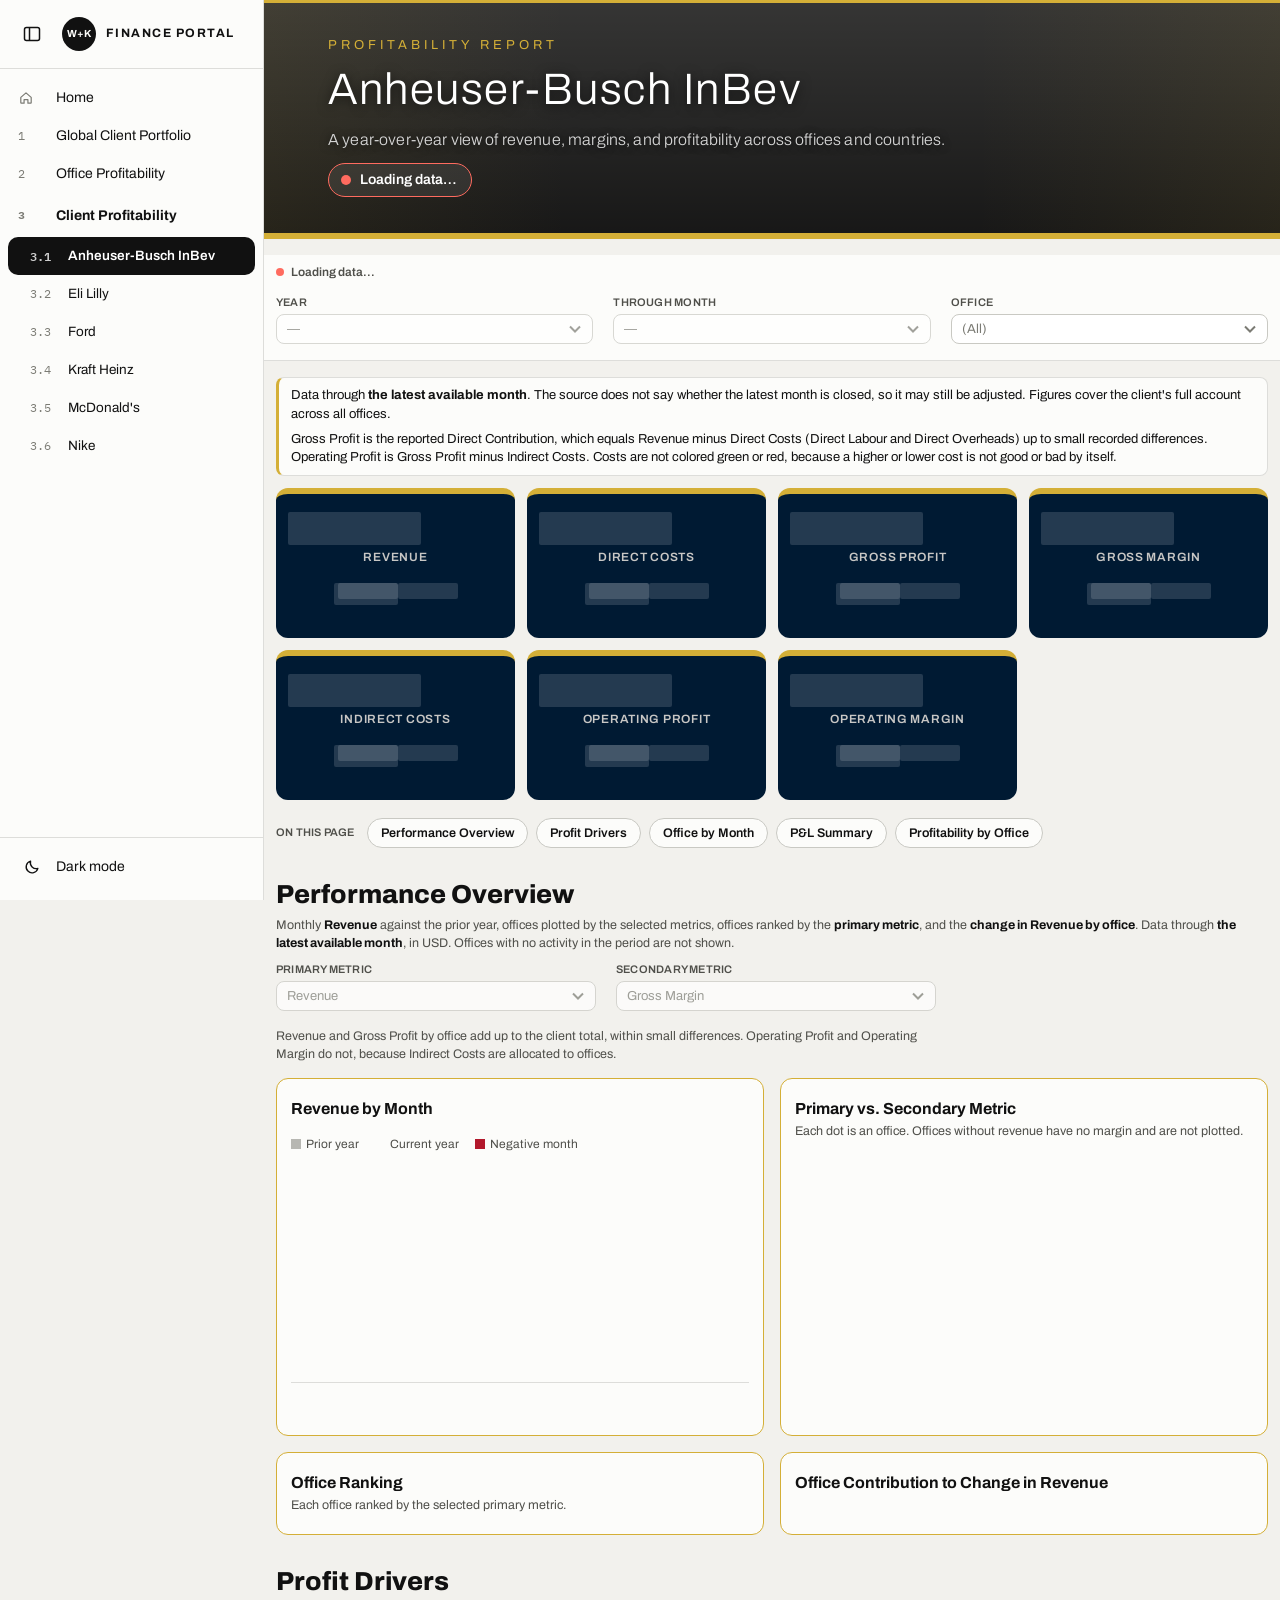
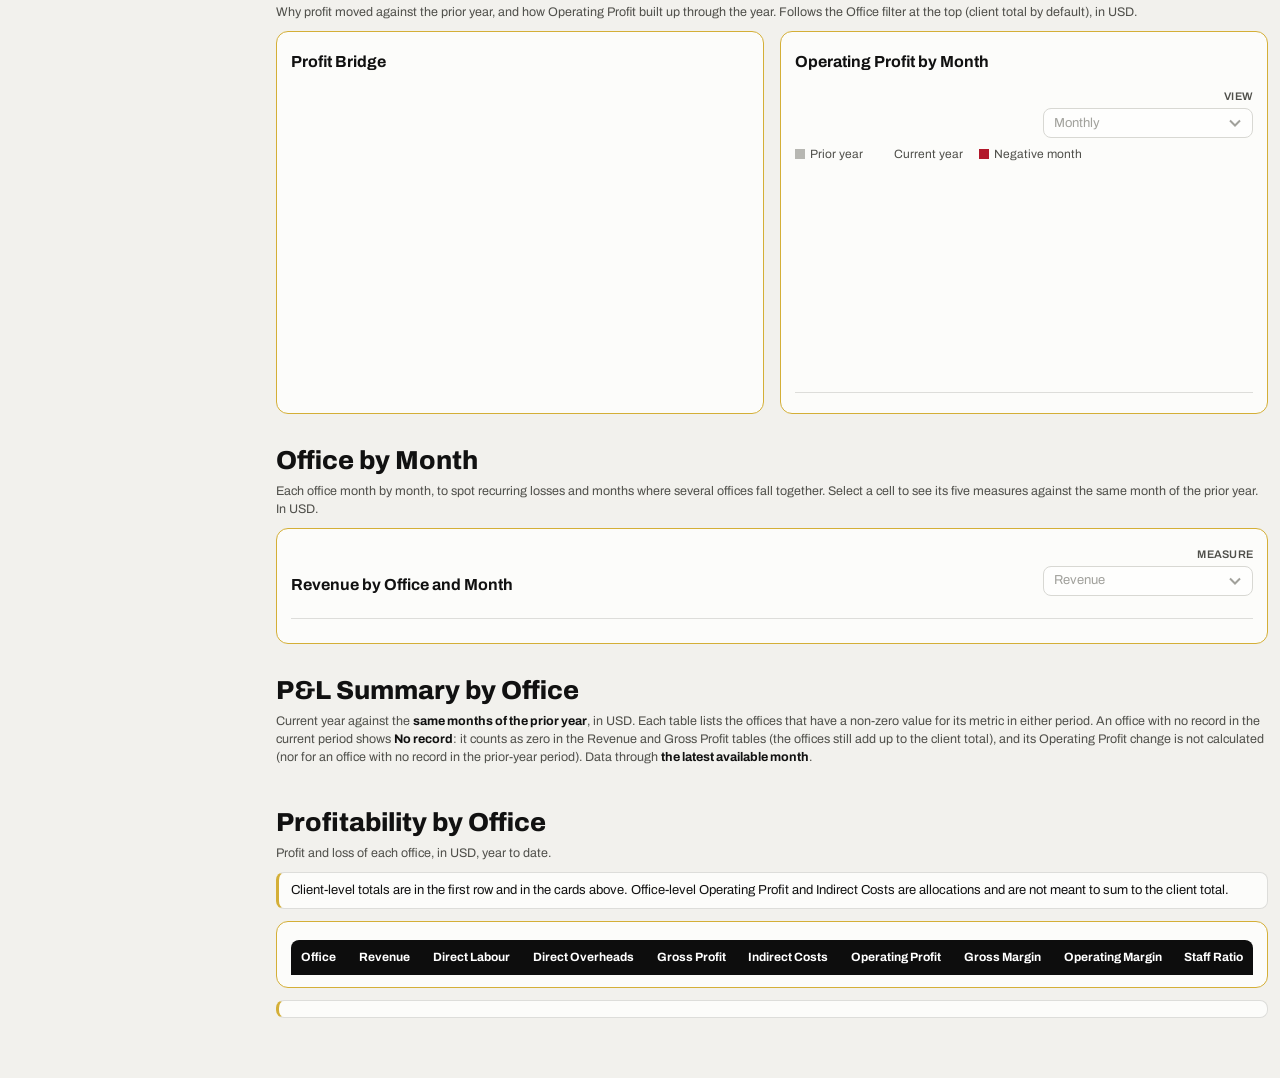
==== commit e1728de2: "Add files via upload" ====
--- a/anheuser-busch-inbev.html
+++ b/anheuser-busch-inbev.html
@@ -45,17 +45,17 @@
   * { box-sizing: border-box; }
   body { margin: 0; background: var(--bg); color: var(--ink); font-family: "Archivo", system-ui, sans-serif; font-size: 14px; line-height: 1.45; }
   /* Top banner: the client's photo under a dark overlay, with the accent as top and bottom rule. */
-  .shell { position: relative; overflow: hidden; background: var(--banner, var(--brand)); color: #fff; text-align: center; padding: clamp(22px, 3vw, 36px) clamp(24px, 5vw, 64px); border-top: 3px solid var(--accent); border-bottom: 6px solid var(--rule, var(--accent)); }
+  .shell { position: relative; overflow: hidden; background: var(--banner, var(--brand)); color: #fff; text-align: left; padding: clamp(22px, 3vw, 36px) clamp(24px, 5vw, 64px); border-top: 3px solid var(--accent); border-bottom: 6px solid var(--rule, var(--accent)); }
   .shell::before { content: ""; position: absolute; inset: 0; pointer-events: none; background: linear-gradient(90deg, color-mix(in srgb, var(--accent) 8%, transparent), transparent 30%, transparent 70%, color-mix(in srgb, var(--accent) 8%, transparent)); }
   .shell > * { position: relative; }
   .shell .brand-label { margin: 0 0 clamp(10px, 1.3vw, 14px); font-size: clamp(11px, 1.2vw, 13px); font-weight: 400; line-height: 1; letter-spacing: clamp(2px, 0.35vw, 4px); text-transform: uppercase; color: var(--label); }
   .shell h1 { margin: 0 0 clamp(10px, 1.4vw, 14px); font-size: clamp(30px, 4vw, 44px); font-weight: 300; line-height: 1.08; letter-spacing: clamp(0.5px, 0.12vw, 1.5px); text-shadow: 0 2px 12px rgba(0, 0, 0, .65); }
-  .shell .shell-desc { max-width: 900px; margin: 0 auto; color: #D5D5D5; font-size: clamp(14px, 1.5vw, 16px); font-weight: 300; line-height: 1.45; letter-spacing: .15px; text-shadow: 0 1px 8px rgba(0, 0, 0, .75); }
+  .shell .shell-desc { max-width: 900px; margin: 0; color: #D5D5D5; font-size: clamp(14px, 1.5vw, 16px); font-weight: 300; line-height: 1.45; letter-spacing: .15px; text-shadow: 0 1px 8px rgba(0, 0, 0, .75); }
   .sync { display: inline-flex; align-items: center; gap: 9px; margin-top: 12px; padding: 6px 14px 6px 12px; border: 1px solid rgba(255,255,255,.28); border-radius: 999px; background: rgba(255,255,255,.08); font-weight: 600; font-size: 14px; color: #FFFFFF; cursor: default; }
   .sync .dot { width: 10px; height: 10px; border-radius: 50%; background: #A6A6A0; flex: none; }
   .sync.loading .dot, .sync.updating .dot, .sync.signin .dot, .sync.cached .dot { background: #FF6B5F; animation: pulse .8s ease-in-out infinite; }
   .sync.loading, .sync.updating, .sync.signin, .sync.cached { border-color: #FF6B5F; }
-  #signin { display: flex; align-items: center; justify-content: center; flex-wrap: wrap; gap: 12px 16px; margin-top: 12px; font-size: 14px; color: #E7E8E6; }
+  #signin { display: flex; align-items: center; flex-wrap: wrap; gap: 12px 16px; margin-top: 12px; font-size: 14px; color: #E7E8E6; }
   #signin[hidden] { display: none; }
   #signin button { font: inherit; font-weight: 700; padding: 8px 16px; background: #FFFFFF; color: #111111; border: 0; border-radius: 3px; cursor: pointer; }
   #signin button:focus-visible { outline: 2px solid #FFFFFF; outline-offset: 2px; }
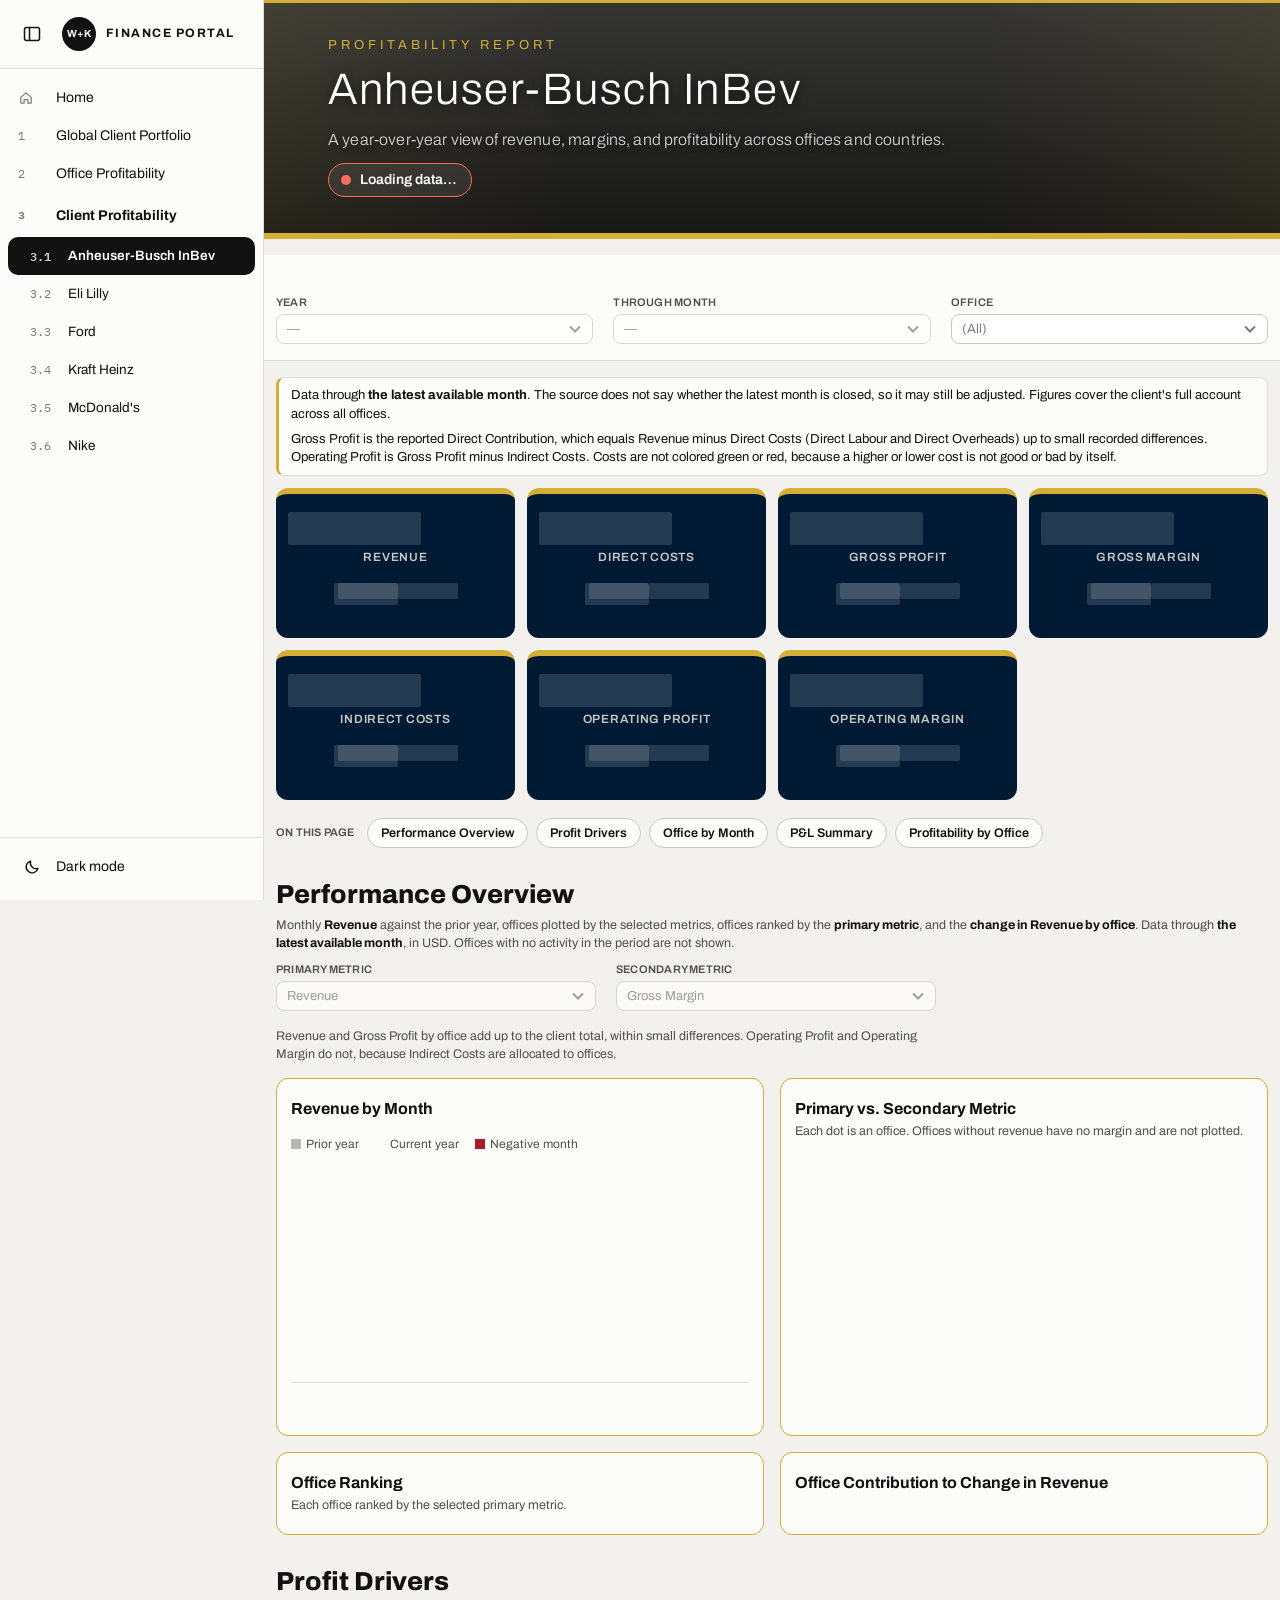
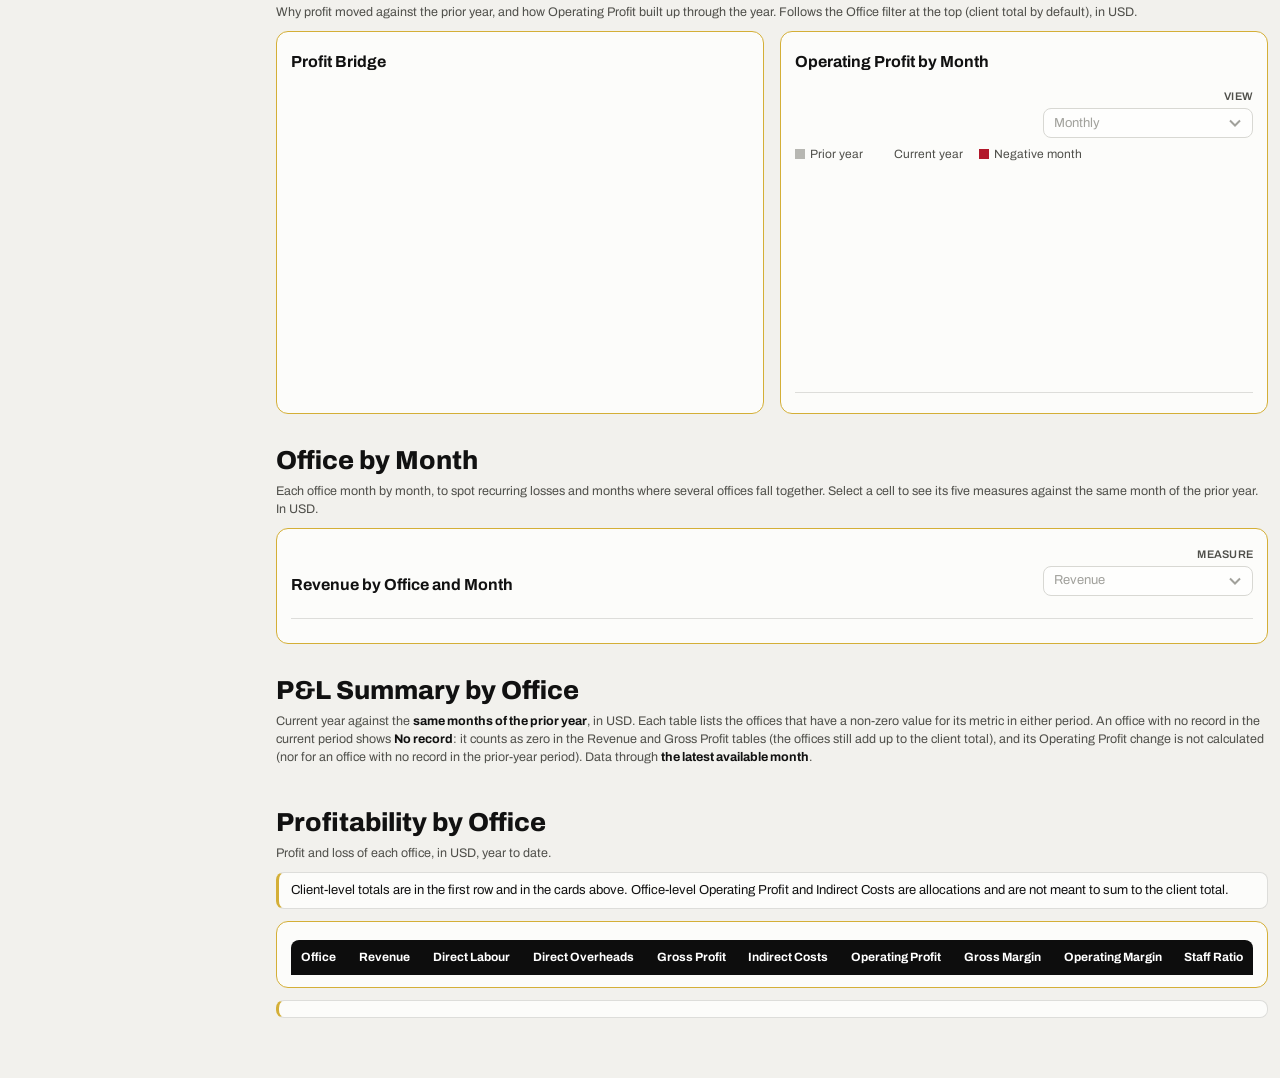
==== commit 920a5e89: "Add files via upload" ====
--- a/anheuser-busch-inbev.html
+++ b/anheuser-busch-inbev.html
@@ -1122,7 +1122,7 @@
     const svg = document.getElementById("trend");
     svg.replaceChildren(); trendTip.hidden = true;
     document.getElementById("trend-title").textContent = "Revenue by Month" + (focused() ? ", " + scopeName() : "");
-    document.getElementById("trend-sub").textContent = cyYear + " runs through " + MONTHS[cutoff - 1] + "; " + pyYear + " shows all months. A month with no record has no bar.";
+    document.getElementById("trend-sub").textContent = cyYear + " runs through " + MONTHS[cutoff - 1] + "; " + pyYear + " shows all months. A month with no record has no point and breaks the line.";
     document.getElementById("lg-cy").style.background = TH.cy;
     document.getElementById("lg-py-t").textContent = pyYear;
     document.getElementById("lg-cy-t").textContent = cyYear;
@@ -1148,27 +1148,37 @@
         svg.appendChild(el("line", { x1: L, x2: W - R, y1: Y(v), y2: Y(v), stroke: v === 0 ? TH.ink3 : TH.grid, "stroke-width": v === 0 ? 1.2 : 1 }));
         svg.appendChild(el("text", { x: L - 8, y: Y(v) + 4, "text-anchor": "end", "font-size": 11.5, fill: v < 0 ? NEG : TH.ink3 }, fmtMoney(v)));
       });
-      for (let m = 1; m <= 12; m++) {
-        const gx = L + (m - 1) * gw, bw = gw * 0.32;
-        svg.appendChild(el("text", { x: gx + gw / 2, y: T + ph + 18, "text-anchor": "middle", "font-size": 11.5, "font-weight": 600, fill: TH.ink }, MONTHS[m - 1].slice(0, 3)));
-        [[pyYear, pyV[m], gx + gw * 0.14, TH.py, null], [cyYear, cyV[m], gx + gw * 0.54, TH.cy, pyV[m]]].forEach(([yr, v, x, color, cmp]) => {
-          if (v === null || v === undefined) return;
-          const neg = v < -0.5;
-          const y0 = Y(0), y1 = Y(v);
-          const r = el("rect", { x, y: Math.min(y0, y1), width: bw, height: Math.max(1, Math.abs(y1 - y0)), fill: neg ? NEG : color, "fill-opacity": neg && yr === pyYear ? 0.5 : 1, class: "bar" });
-          r.addEventListener("mouseenter", () => {
+      // One line per year (a month with no value breaks the line instead of drawing a zero); a dot marks each month.
+      const px = m => L + (m - 0.5) * gw;
+      for (let m = 1; m <= 12; m++) svg.appendChild(el("text", { x: px(m), y: T + ph + 18, "text-anchor": "middle", "font-size": 11.5, "font-weight": 600, fill: TH.ink }, MONTHS[m - 1].slice(0, 3)));
+      const series = (yr, arr, color, width, cmpArr) => {
+        let d = "", pen = false;
+        for (let m = 1; m <= 12; m++) {
+          const v = arr[m];
+          if (v === null || v === undefined) { pen = false; continue; }
+          d += (pen ? " L" : " M") + px(m).toFixed(1) + " " + Y(v).toFixed(1);
+          pen = true;
+        }
+        if (d) svg.appendChild(el("path", { d: d.trim(), fill: "none", stroke: color, "stroke-width": width, "stroke-linejoin": "round", "stroke-linecap": "round" }));
+        for (let m = 1; m <= 12; m++) {
+          const v = arr[m], cmp = cmpArr ? cmpArr[m] : null;
+          if (v === null || v === undefined) continue;
+          const dot = el("circle", { cx: px(m), cy: Y(v), r: 3.8, fill: v < -0.5 ? NEG : color, class: "bar" });
+          dot.addEventListener("mouseenter", () => {
             trendTip.replaceChildren();
-            const a = document.createElement("div"); a.style.fontWeight = "700"; a.textContent = MONTHS[m - 1] + " " + yr;
-            const b = document.createElement("div"); b.textContent = "Revenue " + fmtUsd(v);
-            trendTip.append(a, b);
-            if (cmp !== null && cmp !== undefined) { const c = document.createElement("div"); c.textContent = "vs " + pyYear + " (" + fmtUsd(cmp) + "): " + changeText(v, cmp); trendTip.appendChild(c); }
+            const t1 = document.createElement("div"); t1.style.fontWeight = "700"; t1.textContent = MONTHS[m - 1] + " " + yr;
+            const t2 = document.createElement("div"); t2.textContent = "Revenue " + fmtUsd(v);
+            trendTip.append(t1, t2);
+            if (cmp !== null && cmp !== undefined) { const t3 = document.createElement("div"); t3.textContent = "vs " + pyYear + " (" + fmtUsd(cmp) + "): " + changeText(v, cmp); trendTip.appendChild(t3); }
             trendTip.hidden = false;
           });
-          r.addEventListener("mousemove", moveTrendTip);
-          r.addEventListener("mouseleave", () => { trendTip.hidden = true; });
-          svg.appendChild(r);
-        });
-      }
+          dot.addEventListener("mousemove", moveTrendTip);
+          dot.addEventListener("mouseleave", () => { trendTip.hidden = true; });
+          svg.appendChild(dot);
+        }
+      };
+      series(pyYear, pyV, TH.py, 2, null);
+      series(cyYear, cyV, TH.cy, 2.6, pyV);
     }
 
     // Latest month and last three months against the same months of the prior year (Revenue only).
